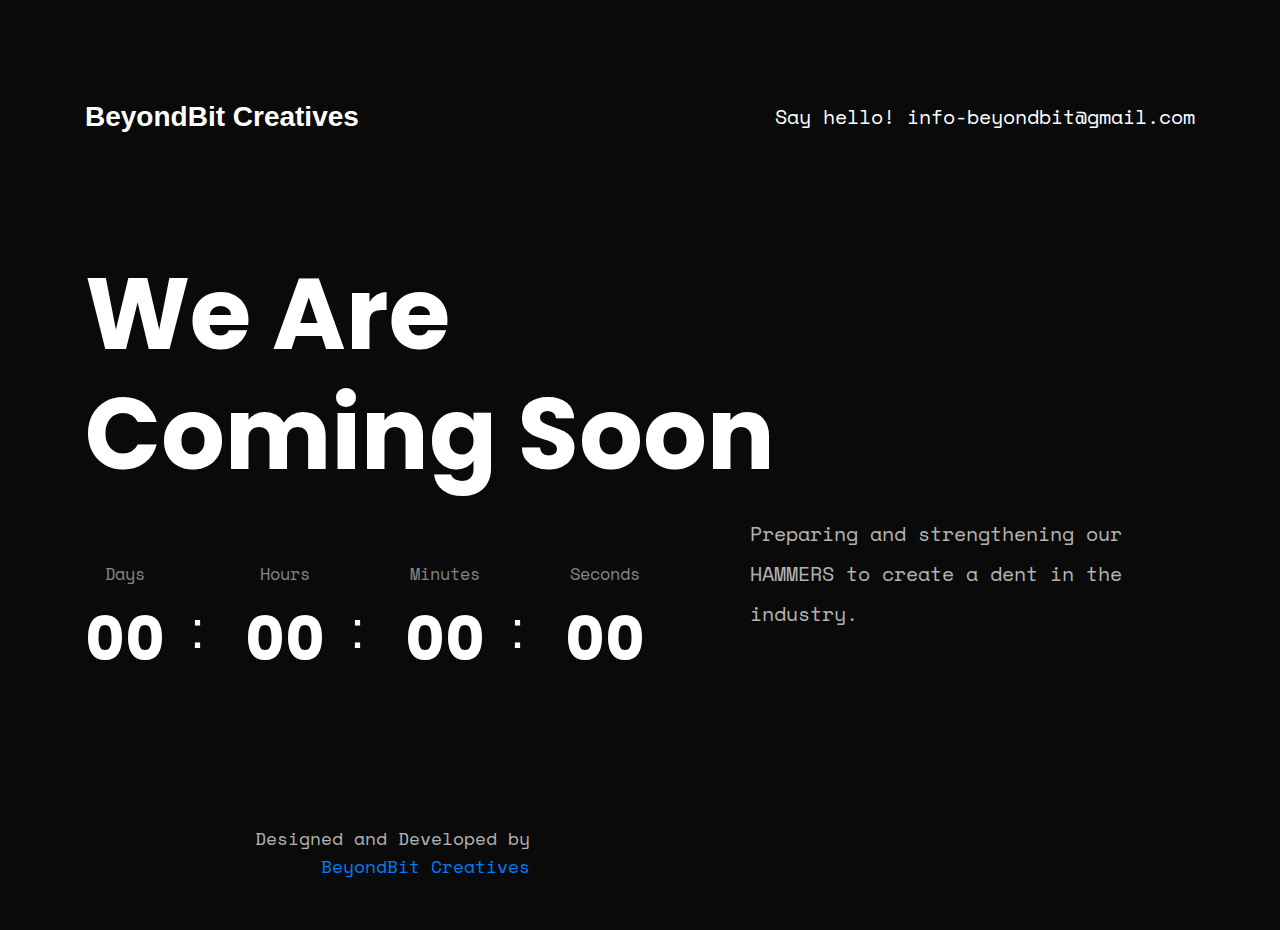
==== index.html @ ef39a060 "initial" ====
<!doctype html>
<html class="no-js" lang="">
    <head>
        <meta charset="utf-8">
        <meta http-equiv="x-ua-compatible" content="ie=edge">
        <title>BeyondBit Creatives</title>
        <meta name="description" content="">
        <meta name="viewport" content="width=device-width, initial-scale=1">

        <!-- Place favicon.ico in the root directory -->

		<!-- ========================= CSS here ========================= -->
		<link rel="stylesheet" href="assets/css/bootstrap-4.5.0.min.css">
        <link rel="stylesheet" href="assets/css/lineicons.css">
		<link rel="stylesheet" href="assets/css/animate.css">
		<link rel="stylesheet" href="assets/css/style.css">
    </head>
    <body>

        <!-- ========================= main start ========================= -->
        <main class="main-06">
            <!-- header start  -->
            <div class="header header-06">
                <div class="container">
                    <div class="row align-items-center">
                        <div class="col-md-4">
                            <a href="#" class="logo"><h3 class="text-white wow fadeInUp" data-wow-delay=".1s">BeyondBit Creatives</h1></a>
                        </div>
                        <div class="col-md-8">
                            <div class="header-right text-right">
                                <a href="#">Say hello! info-beyondbit@gmail.com</a>
                            </div>
                        </div>
                    </div>
                </div>
            </div>
            <!-- header end  -->
            <!-- ========================= main-wrapper start ========================= -->
            <div class="main-wrapper demo-06">
                <!-- hero-area start  -->
                <div class="hero-area">
                    <div class="container">
                        <div class="row">
                            <div class="col-xl-12">
                                <!-- heading start  -->
                                <div class="heading">
                                    <h1 class="text-white wow fadeInUp" data-wow-delay=".2s">We Are <br> Coming Soon</h1>
                                </div>
                                <!-- heading end  -->
                            </div>
                            <div class="col-xl-7 col-lg-7">
                                <!-- countdown start  -->
                                <div class="wow fadeInRight" data-wow-delay=".4s" data-countdown="2021/10/01"></div>
                                <!-- countdown end  -->
                            </div>
                            <div class="col-xl-5 col-lg-5">
                                <!-- desc strat  -->
                                <p class="wow fadeInLeft" data-wow-delay=".4s">Preparing and strengthening our HAMMERS to create a dent in the industry.</p>
                                <!-- desc end  -->
                            </div>
                        </div>
                    </div>
                </div>
                <!-- hero-area end  -->
            </div>
            <!-- ========================= main-wrapper end ========================= -->
            <!-- footer start  -->
            <div class="footer">
                <div class="container">
                    <div class="row">
                        
                        <div class="col-md-5">
                            <div class="credit wow fadeInRight" data-wow-delay=".4s">
                                <p>Designed and Developed by <a rel="nofollow" href="#">BeyondBit Creatives</a></p>
                            </div>
                        </div>
                    </div>
                </div>
            </div>
            <!-- footer end  -->
        </main>
        <!-- ========================= main end ========================= -->
        
		<!-- ========================= JS here ========================= -->
		<script src="assets/js/vendor/modernizr-3.5.0.min.js"></script>
		<script src="assets/js/vendor/jquery-3.5.1.min.js"></script>
		<script src="assets/js/popper.min.js"></script>
		<script src="assets/js/bootstrap-4.5.0.min.js"></script>
        <script src="assets/js/countdown.js"></script>
        <script src="assets/js/wow.min.js"></script>
		<script src="assets/js/main.js"></script>
    </body>
</html>
---- assets/css/style.css ----
/*===========================
    01. Common CSS
===========================*/
@import url("https://fonts.googleapis.com/css?family=Poppins:400,500,600,700|Space+Mono:400,700&display=swap");
body {
  font-weight: normal;
  font-style: normal;
  overflow-x: hidden;
}

* {
  margin: 0;
  padding: 0;
  -webkit-box-sizing: border-box;
  box-sizing: border-box;
}

a:focus,
input:focus,
textarea:focus,
button:focus {
  text-decoration: none;
  outline: none;
  -webkit-box-shadow: none;
  box-shadow: none;
}

a {
  -webkit-transition: all 0.3s;
  transition: all 0.3s;
}

button {
  cursor: pointer;
}

a:focus,
a:hover {
  text-decoration: none;
}

i,
span,
a {
  display: inline-block;
}

audio,
canvas,
iframe,
img,
svg,
video {
  vertical-align: middle;
}

h1,
h2,
h3,
h4,
h5,
h6 {
  font-weight: 600;
  margin: 0px;
}

h1 a,
h2 a,
h3 a,
h4 a,
h5 a,
h6 a {
  color: inherit;
}

h1 {
  font-size: 50px;
  margin-bottom: 20px;
}

h2 {
  font-size: 45px;
}

@media (max-width: 767px) {
  h2 {
    font-size: 36px;
  }
}

@media only screen and (min-width: 480px) and (max-width: 767px) {
  h2 {
    font-size: 40px;
  }
}

h3 {
  font-size: 28px;
}

h4 {
  font-size: 24px;
}

h5 {
  font-size: 20px;
}

h6 {
  font-size: 16px;
}

ul, ol {
  margin: 0px;
  padding: 0px;
  list-style-type: none;
}

p {
  font-size: 18px;
  font-weight: 400;
  line-height: 28px;
  margin: 0px;
}

.img-bg {
  background-position: center center;
  background-size: cover;
  background-repeat: no-repeat;
  width: 100%;
  height: 100%;
}

.shape {
  position: absolute;
  z-index: -1;
}

@media only screen and (min-width: 480px) and (max-width: 767px) {
  .container {
    width: 450px;
  }
}

.logo img {
  width: 50%;
}

@media only screen and (min-width: 768px) and (max-width: 991px) {
  .img-wrapper {
    display: none;
  }
}

@media (max-width: 767px) {
  .img-wrapper {
    display: none;
  }
}

@media (max-width: 767px) {
  .odd-col {
    -webkit-box-ordinal-group: 0;
        -ms-flex-order: -1;
            order: -1;
  }
}

.slick-slide:focus {
  outline: 0;
}

.common-btn {
  position: relative;
  overflow: hidden;
  z-index: 2;
}

.common-btn::after {
  content: '';
  position: absolute;
  width: 100%;
  height: 100%;
  top: 0;
  left: 0;
  background: rgba(255, 255, 255, 0.1);
  border-radius: inherit;
  -webkit-transition: all 0.3s;
  transition: all 0.3s;
}

.common-btn:hover::after {
  -webkit-transform: scale(0.5);
  transform: scale(0.5);
  opacity: 0;
}

.mt-5 {
  margin-top: 5px;
}

.mt-10 {
  margin-top: 10px;
}

.mt-15 {
  margin-top: 15px;
}

.mt-20 {
  margin-top: 20px;
}

.mt-25 {
  margin-top: 25px;
}

.mt-30 {
  margin-top: 30px;
}

.mt-35 {
  margin-top: 35px;
}

.mt-40 {
  margin-top: 40px;
}

.mt-45 {
  margin-top: 45px;
}

.mt-50 {
  margin-top: 50px;
}

.mt-55 {
  margin-top: 55px;
}

.mt-60 {
  margin-top: 60px;
}

.mt-65 {
  margin-top: 65px;
}

.mt-70 {
  margin-top: 70px;
}

.mt-75 {
  margin-top: 75px;
}

.mt-80 {
  margin-top: 80px;
}

.mt-85 {
  margin-top: 85px;
}

.mt-90 {
  margin-top: 90px;
}

.mt-95 {
  margin-top: 95px;
}

.mt-100 {
  margin-top: 100px;
}

.mt-105 {
  margin-top: 105px;
}

.mt-110 {
  margin-top: 110px;
}

.mt-115 {
  margin-top: 115px;
}

.mt-120 {
  margin-top: 120px;
}

.mt-125 {
  margin-top: 125px;
}

.mt-130 {
  margin-top: 130px;
}

.mt-135 {
  margin-top: 135px;
}

.mt-140 {
  margin-top: 140px;
}

.mt-145 {
  margin-top: 145px;
}

.mt-150 {
  margin-top: 150px;
}

.mt-155 {
  margin-top: 155px;
}

.mt-160 {
  margin-top: 160px;
}

.mt-165 {
  margin-top: 165px;
}

.mt-170 {
  margin-top: 170px;
}

.mt-175 {
  margin-top: 175px;
}

.mt-180 {
  margin-top: 180px;
}

.mt-185 {
  margin-top: 185px;
}

.mt-190 {
  margin-top: 190px;
}

.mt-195 {
  margin-top: 195px;
}

.mt-200 {
  margin-top: 200px;
}

.mt-205 {
  margin-top: 205px;
}

.mt-210 {
  margin-top: 210px;
}

.mt-215 {
  margin-top: 215px;
}

.mt-220 {
  margin-top: 220px;
}

.mt-225 {
  margin-top: 225px;
}

.mb-5 {
  margin-bottom: 5px;
}

.mb-10 {
  margin-bottom: 10px;
}

.mb-15 {
  margin-bottom: 15px;
}

.mb-20 {
  margin-bottom: 20px;
}

.mb-25 {
  margin-bottom: 25px;
}

.mb-30 {
  margin-bottom: 30px;
}

.mb-35 {
  margin-bottom: 35px;
}

.mb-40 {
  margin-bottom: 40px;
}

.mb-45 {
  margin-bottom: 45px;
}

.mb-50 {
  margin-bottom: 50px;
}

.mb-55 {
  margin-bottom: 55px;
}

.mb-60 {
  margin-bottom: 60px;
}

.mb-65 {
  margin-bottom: 65px;
}

.mb-70 {
  margin-bottom: 70px;
}

.mb-75 {
  margin-bottom: 75px;
}

.mb-80 {
  margin-bottom: 80px;
}

.mb-85 {
  margin-bottom: 85px;
}

.mb-90 {
  margin-bottom: 90px;
}

.mb-95 {
  margin-bottom: 95px;
}

.mb-100 {
  margin-bottom: 100px;
}

.mb-105 {
  margin-bottom: 105px;
}

.mb-110 {
  margin-bottom: 110px;
}

.mb-115 {
  margin-bottom: 115px;
}

.mb-120 {
  margin-bottom: 120px;
}

.mb-125 {
  margin-bottom: 125px;
}

.mb-130 {
  margin-bottom: 130px;
}

.mb-135 {
  margin-bottom: 135px;
}

.mb-140 {
  margin-bottom: 140px;
}

.mb-145 {
  margin-bottom: 145px;
}

.mb-150 {
  margin-bottom: 150px;
}

.mb-155 {
  margin-bottom: 155px;
}

.mb-160 {
  margin-bottom: 160px;
}

.mb-165 {
  margin-bottom: 165px;
}

.mb-170 {
  margin-bottom: 170px;
}

.mb-175 {
  margin-bottom: 175px;
}

.mb-180 {
  margin-bottom: 180px;
}

.mb-185 {
  margin-bottom: 185px;
}

.mb-190 {
  margin-bottom: 190px;
}

.mb-195 {
  margin-bottom: 195px;
}

.mb-200 {
  margin-bottom: 200px;
}

.mb-205 {
  margin-bottom: 205px;
}

.mb-210 {
  margin-bottom: 210px;
}

.mb-215 {
  margin-bottom: 215px;
}

.mb-220 {
  margin-bottom: 220px;
}

.mb-225 {
  margin-bottom: 225px;
}

.pt-5 {
  padding-top: 5px;
}

.pt-10 {
  padding-top: 10px;
}

.pt-15 {
  padding-top: 15px;
}

.pt-20 {
  padding-top: 20px;
}

.pt-25 {
  padding-top: 25px;
}

.pt-30 {
  padding-top: 30px;
}

.pt-35 {
  padding-top: 35px;
}

.pt-40 {
  padding-top: 40px;
}

.pt-45 {
  padding-top: 45px;
}

.pt-50 {
  padding-top: 50px;
}

.pt-55 {
  padding-top: 55px;
}

.pt-60 {
  padding-top: 60px;
}

.pt-65 {
  padding-top: 65px;
}

.pt-70 {
  padding-top: 70px;
}

.pt-75 {
  padding-top: 75px;
}

.pt-80 {
  padding-top: 80px;
}

.pt-85 {
  padding-top: 85px;
}

.pt-90 {
  padding-top: 90px;
}

.pt-95 {
  padding-top: 95px;
}

.pt-100 {
  padding-top: 100px;
}

.pt-105 {
  padding-top: 105px;
}

.pt-110 {
  padding-top: 110px;
}

.pt-115 {
  padding-top: 115px;
}

.pt-120 {
  padding-top: 120px;
}

.pt-125 {
  padding-top: 125px;
}

.pt-130 {
  padding-top: 130px;
}

.pt-135 {
  padding-top: 135px;
}

.pt-140 {
  padding-top: 140px;
}

.pt-145 {
  padding-top: 145px;
}

.pt-150 {
  padding-top: 150px;
}

.pt-155 {
  padding-top: 155px;
}

.pt-160 {
  padding-top: 160px;
}

.pt-165 {
  padding-top: 165px;
}

.pt-170 {
  padding-top: 170px;
}

.pt-175 {
  padding-top: 175px;
}

.pt-180 {
  padding-top: 180px;
}

.pt-185 {
  padding-top: 185px;
}

.pt-190 {
  padding-top: 190px;
}

.pt-195 {
  padding-top: 195px;
}

.pt-200 {
  padding-top: 200px;
}

.pt-205 {
  padding-top: 205px;
}

.pt-210 {
  padding-top: 210px;
}

.pt-215 {
  padding-top: 215px;
}

.pt-220 {
  padding-top: 220px;
}

.pt-225 {
  padding-top: 225px;
}

.pb-5 {
  padding-bottom: 5px;
}

.pb-10 {
  padding-bottom: 10px;
}

.pb-15 {
  padding-bottom: 15px;
}

.pb-20 {
  padding-bottom: 20px;
}

.pb-25 {
  padding-bottom: 25px;
}

.pb-30 {
  padding-bottom: 30px;
}

.pb-35 {
  padding-bottom: 35px;
}

.pb-40 {
  padding-bottom: 40px;
}

.pb-45 {
  padding-bottom: 45px;
}

.pb-50 {
  padding-bottom: 50px;
}

.pb-55 {
  padding-bottom: 55px;
}

.pb-60 {
  padding-bottom: 60px;
}

.pb-65 {
  padding-bottom: 65px;
}

.pb-70 {
  padding-bottom: 70px;
}

.pb-75 {
  padding-bottom: 75px;
}

.pb-80 {
  padding-bottom: 80px;
}

.pb-85 {
  padding-bottom: 85px;
}

.pb-90 {
  padding-bottom: 90px;
}

.pb-95 {
  padding-bottom: 95px;
}

.pb-100 {
  padding-bottom: 100px;
}

.pb-105 {
  padding-bottom: 105px;
}

.pb-110 {
  padding-bottom: 110px;
}

.pb-115 {
  padding-bottom: 115px;
}

.pb-120 {
  padding-bottom: 120px;
}

.pb-125 {
  padding-bottom: 125px;
}

.pb-130 {
  padding-bottom: 130px;
}

.pb-135 {
  padding-bottom: 135px;
}

.pb-140 {
  padding-bottom: 140px;
}

.pb-145 {
  padding-bottom: 145px;
}

.pb-150 {
  padding-bottom: 150px;
}

.pb-155 {
  padding-bottom: 155px;
}

.pb-160 {
  padding-bottom: 160px;
}

.pb-165 {
  padding-bottom: 165px;
}

.pb-170 {
  padding-bottom: 170px;
}

.pb-175 {
  padding-bottom: 175px;
}

.pb-180 {
  padding-bottom: 180px;
}

.pb-185 {
  padding-bottom: 185px;
}

.pb-190 {
  padding-bottom: 190px;
}

.pb-195 {
  padding-bottom: 195px;
}

.pb-200 {
  padding-bottom: 200px;
}

.pb-205 {
  padding-bottom: 205px;
}

.pb-210 {
  padding-bottom: 210px;
}

.pb-215 {
  padding-bottom: 215px;
}

.pb-220 {
  padding-bottom: 220px;
}

.pb-225 {
  padding-bottom: 225px;
}

.countdown {
  padding-top: 40px;
  padding-bottom: 40px;
}

.countdown .single-count-content {
  position: relative;
  padding: 0 40px;
  text-align: center;
}

@media only screen and (min-width: 992px) and (max-width: 1199px) {
  .countdown .single-count-content {
    padding: 0 30px;
  }
}

@media (max-width: 767px) {
  .countdown .single-count-content {
    padding: 0 10px;
  }
}

@media only screen and (min-width: 480px) and (max-width: 767px) {
  .countdown .single-count-content {
    padding: 0 20px;
  }
}

.countdown .single-count-content::after {
  position: absolute;
  right: 0;
  top: 0;
  font-size: 50px;
}

@media (max-width: 767px) {
  .countdown .single-count-content::after {
    top: -10px;
  }
}

@media only screen and (min-width: 480px) and (max-width: 767px) {
  .countdown .single-count-content::after {
    top: -5px;
  }
}

.countdown .single-count-content:first-child {
  padding-left: 0px;
}

.countdown .single-count-content:last-child {
  padding-right: 0px;
}

.countdown .single-count-content:last-child::after {
  display: none;
}

.countdown .single-count-content .count {
  font-size: 50px;
}

@media (max-width: 767px) {
  .countdown .single-count-content .count {
    font-size: 35px;
  }
}

@media only screen and (min-width: 480px) and (max-width: 767px) {
  .countdown .single-count-content .count {
    font-size: 45px;
  }
}

.countdown .single-count-content .text {
  margin-bottom: 0;
}

@media (max-width: 767px) {
  .countdown .single-count-content .text {
    font-size: 15px;
  }
}

.header {
  position: absolute;
  top: 40px;
  left: 0;
  width: 100%;
  z-index: 2;
}

main.main-06 {
  background: #0A0A0A;
  overflow: hidden;
}

main .header.header-06 {
  position: unset;
  padding-top: 100px;
  padding-bottom: 120px;
}

@media (max-width: 767px) {
  main .header.header-06 {
    padding-top: 50px;
    padding-bottom: 50px;
  }
}

@media (max-width: 767px) {
  main .header.header-06 .header-right {
    display: none;
  }
}

main .header.header-06 .header-right a {
  color: #fff;
  font-size: 20px;
  font-family: "Space Mono", sans-serif;
}

main .main-wrapper.demo-06 {
  -webkit-box-orient: vertical;
  -webkit-box-direction: normal;
      -ms-flex-direction: column;
          flex-direction: column;
  height: auto;
}

main .main-wrapper.demo-06 .hero-area {
  margin-bottom: 100px;
}

main .main-wrapper.demo-06 .hero-area h1 {
  font-size: 100px;
  font-weight: 700;
  color: #fff;
  font-family: "Poppins", sans-serif;
}

@media only screen and (min-width: 992px) and (max-width: 1199px) {
  main .main-wrapper.demo-06 .hero-area h1 {
    font-size: 80px;
  }
}

@media (max-width: 767px) {
  main .main-wrapper.demo-06 .hero-area h1 {
    font-size: 40px;
  }
}

@media only screen and (min-width: 480px) and (max-width: 767px) {
  main .main-wrapper.demo-06 .hero-area h1 {
    font-size: 50px;
  }
}

main .main-wrapper.demo-06 .hero-area p {
  font-family: "Space Mono", sans-serif;
  font-size: 20px;
  color: rgba(255, 255, 255, 0.7);
  line-height: 40px;
}

main .main-wrapper.demo-06 .hero-area .countdown .single-count-content {
  display: -webkit-box;
  display: -ms-flexbox;
  display: flex;
  -webkit-box-orient: vertical;
  -webkit-box-direction: reverse;
      -ms-flex-direction: column-reverse;
          flex-direction: column-reverse;
}

main .main-wrapper.demo-06 .hero-area .countdown .single-count-content::after {
  content: ':';
  font-size: 54px;
  color: #fff;
  top: 35px;
}

@media only screen and (min-width: 992px) and (max-width: 1199px) {
  main .main-wrapper.demo-06 .hero-area .countdown .single-count-content::after {
    top: 30px;
  }
}

@media (max-width: 767px) {
  main .main-wrapper.demo-06 .hero-area .countdown .single-count-content::after {
    top: 30px;
    font-size: 45px;
  }
}

main .main-wrapper.demo-06 .hero-area .countdown .single-count-content .count {
  font-family: "Poppins", sans-serif;
  color: #fff;
  font-size: 60px;
  font-weight: 700;
}

@media only screen and (min-width: 992px) and (max-width: 1199px) {
  main .main-wrapper.demo-06 .hero-area .countdown .single-count-content .count {
    font-size: 50px;
  }
}

@media (max-width: 767px) {
  main .main-wrapper.demo-06 .hero-area .countdown .single-count-content .count {
    font-size: 40px;
  }
}

main .main-wrapper.demo-06 .hero-area .countdown .single-count-content .text {
  font-family: "Space Mono", sans-serif;
  font-size: 17px;
  color: rgba(255, 255, 255, 0.5);
}

main .main-wrapper.demo-06 .team-area {
  margin-bottom: 100px;
}

@media (max-width: 767px) {
  main .main-wrapper.demo-06 .team-area {
    margin-bottom: 30px;
  }
}

main .main-wrapper.demo-06 .team-area .section-title h1 {
  font-size: 26px;
  font-weight: 600;
  font-family: "Poppins", sans-serif;
  color: #fff;
  padding-bottom: 7px;
  margin-bottom: 40px;
  position: relative;
}

@media (max-width: 767px) {
  main .main-wrapper.demo-06 .team-area .section-title h1 {
    font-size: 20px;
  }
}

@media only screen and (min-width: 480px) and (max-width: 767px) {
  main .main-wrapper.demo-06 .team-area .section-title h1 {
    font-size: 22px;
  }
}

main .main-wrapper.demo-06 .team-area .section-title h1::after {
  content: '';
  position: absolute;
  width: 30px;
  height: 1px;
  background: #fff;
  bottom: 0;
  left: 0;
}

main .main-wrapper.demo-06 .team-area .section-title h2 {
  font-family: "Poppins", sans-serif;
  font-size: 45px;
  line-height: 55px;
  font-weight: 45px;
  color: #fff;
  margin-bottom: 50px;
}

@media (max-width: 767px) {
  main .main-wrapper.demo-06 .team-area .section-title h2 {
    font-size: 28px;
    line-height: 40px;
  }
}

@media only screen and (min-width: 480px) and (max-width: 767px) {
  main .main-wrapper.demo-06 .team-area .section-title h2 {
    font-size: 32px;
    line-height: 42px;
  }
}

main .main-wrapper.demo-06 .team-area .team-wrapper {
  display: -webkit-box;
  display: -ms-flexbox;
  display: flex;
  -webkit-box-pack: justify;
      -ms-flex-pack: justify;
          justify-content: space-between;
  -ms-flex-wrap: wrap;
      flex-wrap: wrap;
  margin-left: -25px;
  margin-right: -25px;
}

main .main-wrapper.demo-06 .team-area .team-wrapper .team-item {
  width: calc(33.33% - 50px);
  margin: 0px 25px 50px;
}

@media only screen and (min-width: 992px) and (max-width: 1199px) {
  main .main-wrapper.demo-06 .team-area .team-wrapper .team-item {
    width: calc(33.33% - 30px);
    margin: 0px 15px 50px;
  }
}

@media only screen and (min-width: 768px) and (max-width: 991px) {
  main .main-wrapper.demo-06 .team-area .team-wrapper .team-item {
    width: calc(50% - 30px);
    margin: 0px 15px 50px;
  }
}

@media (max-width: 767px) {
  main .main-wrapper.demo-06 .team-area .team-wrapper .team-item {
    width: calc(100% - 50px);
    margin: 0px 25px 50px;
  }
}

main .main-wrapper.demo-06 .team-area .team-wrapper .team-item .team-img {
  position: relative;
  margin-bottom: 20px;
}

main .main-wrapper.demo-06 .team-area .team-wrapper .team-item .team-img img {
  width: 100%;
}

main .main-wrapper.demo-06 .team-area .team-wrapper .team-item .team-img .social-links {
  position: absolute;
  width: 185px;
  height: 0px;
  background: #fff;
  border-top-right-radius: 57px;
  left: 0;
  bottom: 0;
  display: -webkit-box;
  display: -ms-flexbox;
  display: flex;
  -webkit-box-pack: center;
      -ms-flex-pack: center;
          justify-content: center;
  -webkit-box-align: center;
      -ms-flex-align: center;
          align-items: center;
  opacity: 0;
  visibility: hidden;
  -webkit-transition: all 0.3s;
  transition: all 0.3s;
}

main .main-wrapper.demo-06 .team-area .team-wrapper .team-item .team-img .social-links li {
  display: inline-block;
  margin: 0 8px;
}

main .main-wrapper.demo-06 .team-area .team-wrapper .team-item .team-img .social-links li a {
  font-size: 18px;
  color: #0A0A0A;
}

main .main-wrapper.demo-06 .team-area .team-wrapper .team-item .team-img .social-links li a:hover {
  color: #D5081A;
}

main .main-wrapper.demo-06 .team-area .team-wrapper .team-item:hover .team-img .social-links {
  height: 57px;
  opacity: 1;
  visibility: visible;
}

main .main-wrapper.demo-06 .team-area .team-wrapper .team-item .team-info h4 {
  font-size: 24px;
  font-weight: 700;
  color: #fff;
  font-family: "Poppins", sans-serif;
}

main .main-wrapper.demo-06 .team-area .team-wrapper .team-item .team-info p {
  font-family: "Space Mono", sans-serif;
  font-size: 14px;
  color: rgba(255, 255, 255, 0.7);
}

main .footer {
  width: 100%;
  margin-bottom: 50px;
}

main .footer p {
  font-family: "Space Mono", sans-serif;
  color: rgba(255, 255, 255, 0.7);
}

@media (max-width: 767px) {
  main .footer p {
    text-align: center;
  }
}

main .footer .credit {
  text-align: right;
}

@media (max-width: 767px) {
  main .footer .credit {
    text-align: center;
  }
}
/*# sourceMappingURL=style.css.map */
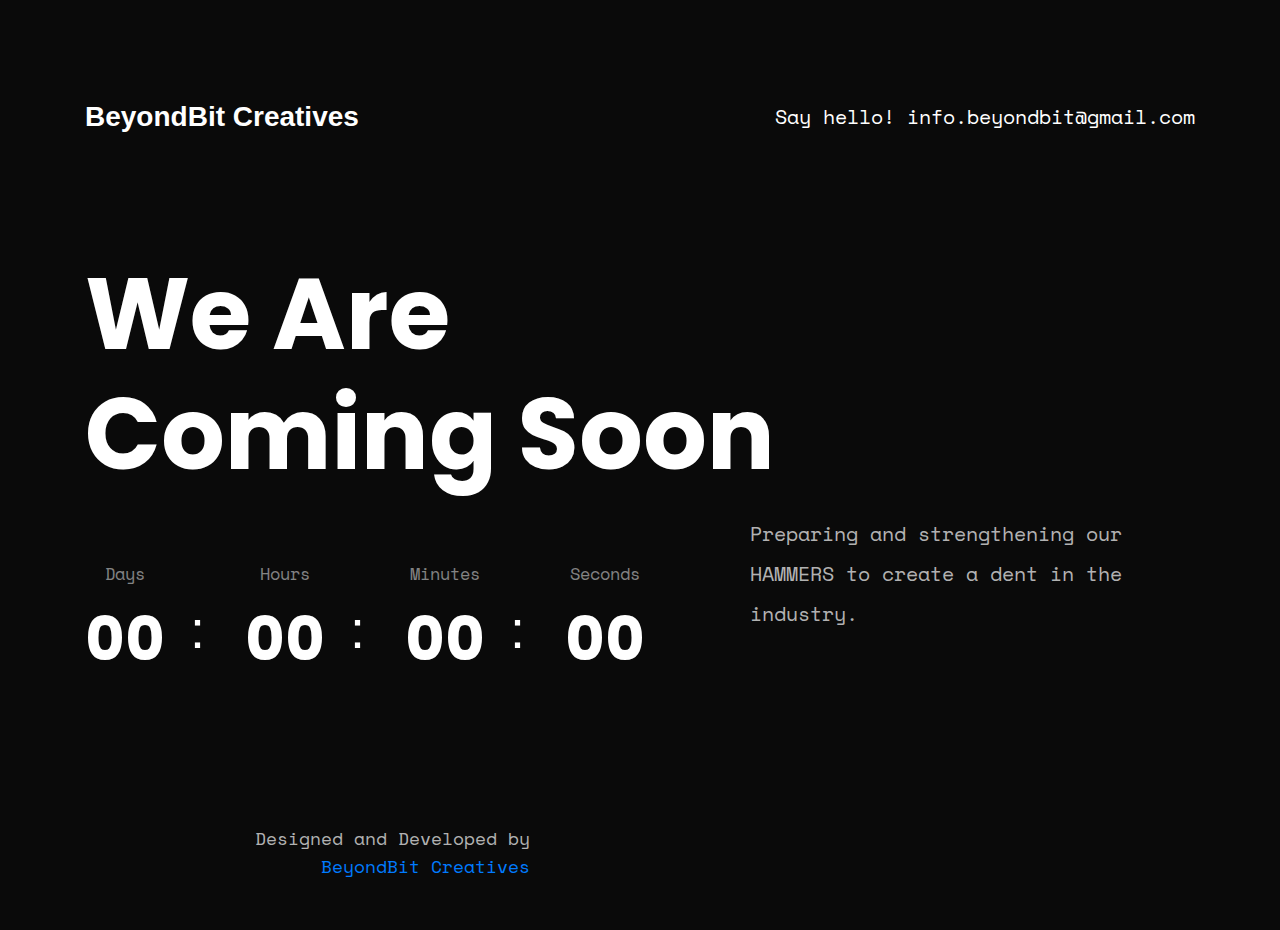
==== commit e8b08668: "Update email" ====
--- a/index.html
+++ b/index.html
@@ -28,7 +28,7 @@
                         </div>
                         <div class="col-md-8">
                             <div class="header-right text-right">
-                                <a href="#">Say hello! info-beyondbit@gmail.com</a>
+                                <a href="#">Say hello! info.beyondbit@gmail.com</a>
                             </div>
                         </div>
                     </div>
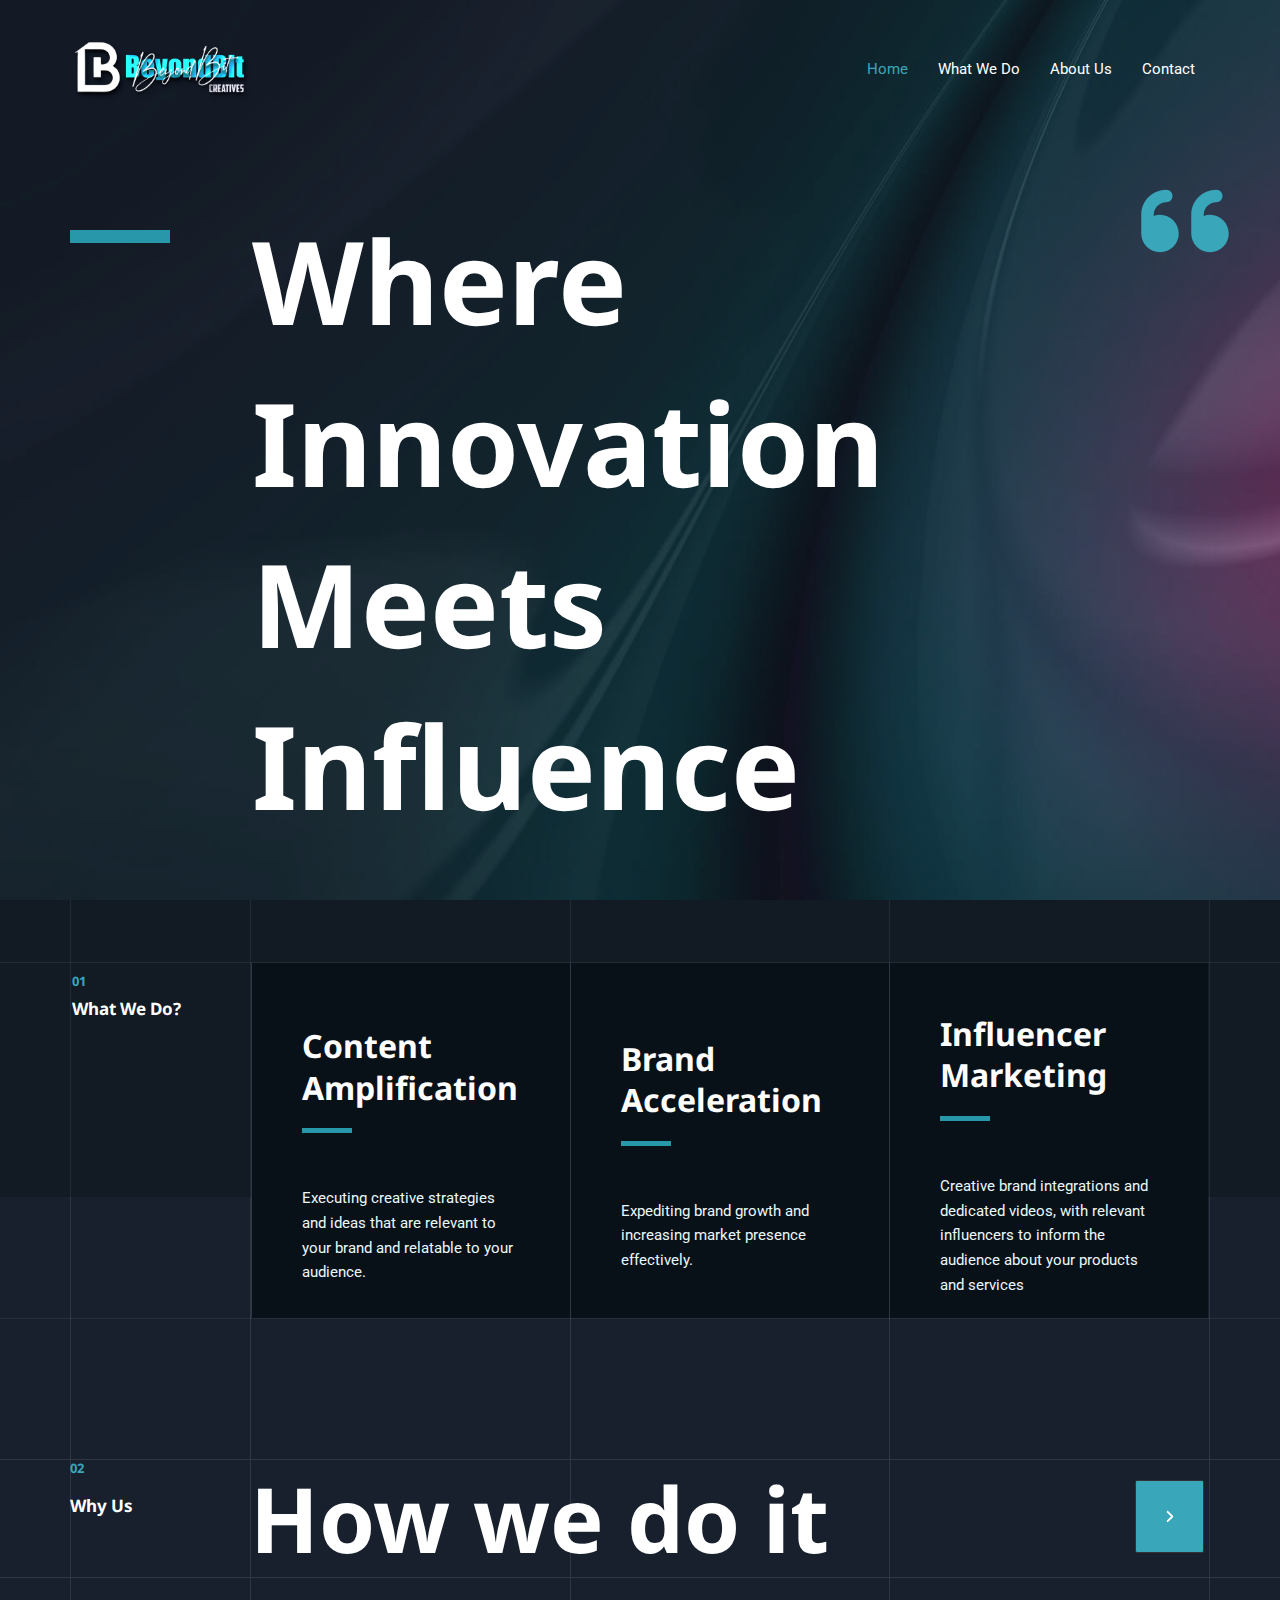
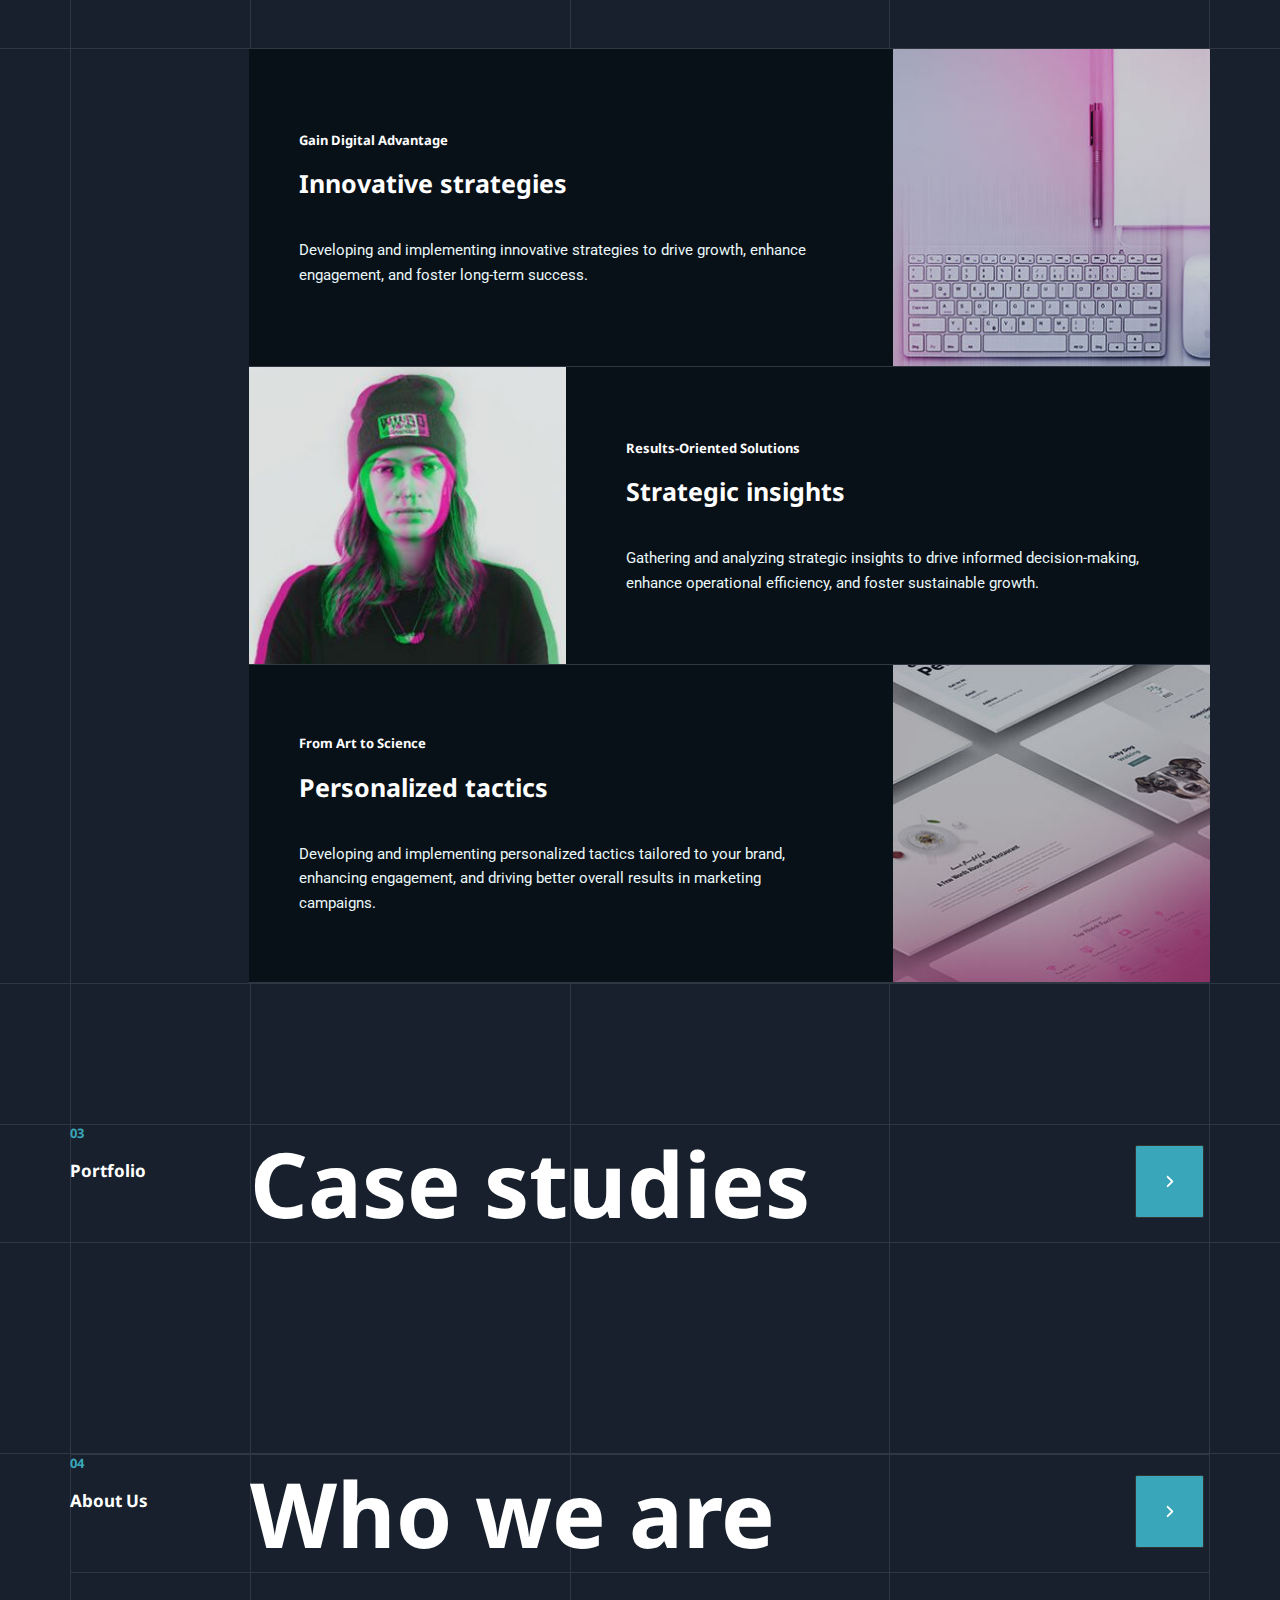
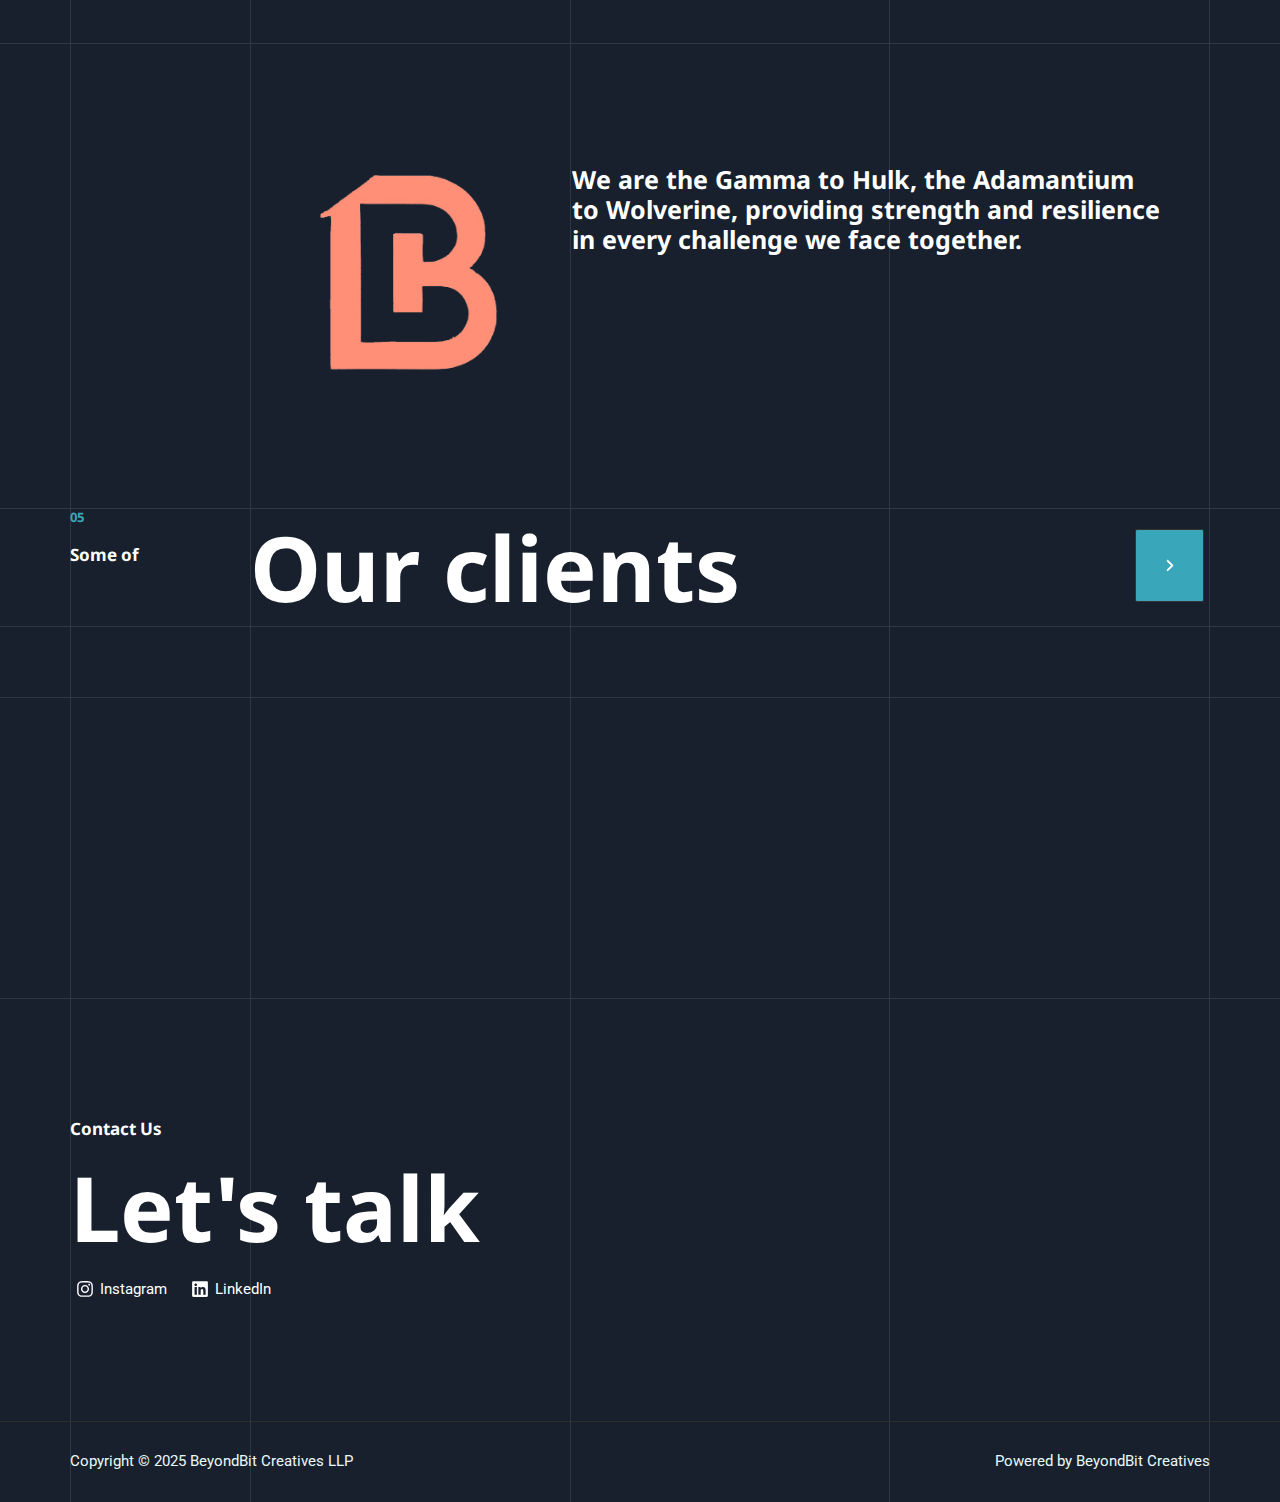
==== commit 6519e8eb: "title changed" ====
--- a/index.html
+++ b/index.html
@@ -1,93 +1,453 @@
-<!doctype html>
-<html class="no-js" lang="">
-    <head>
-        <meta charset="utf-8">
-        <meta http-equiv="x-ua-compatible" content="ie=edge">
-        <title>BeyondBit Creatives</title>
-        <meta name="description" content="">
-        <meta name="viewport" content="width=device-width, initial-scale=1">
-
-        <!-- Place favicon.ico in the root directory -->
-
-		<!-- ========================= CSS here ========================= -->
-		<link rel="stylesheet" href="assets/css/bootstrap-4.5.0.min.css">
-        <link rel="stylesheet" href="assets/css/lineicons.css">
-		<link rel="stylesheet" href="assets/css/animate.css">
-		<link rel="stylesheet" href="assets/css/style.css">
-    </head>
-    <body>
-
-        <!-- ========================= main start ========================= -->
-        <main class="main-06">
-            <!-- header start  -->
-            <div class="header header-06">
-                <div class="container">
-                    <div class="row align-items-center">
-                        <div class="col-md-4">
-                            <a href="#" class="logo"><h3 class="text-white wow fadeInUp" data-wow-delay=".1s">BeyondBit Creatives</h1></a>
-                        </div>
-                        <div class="col-md-8">
-                            <div class="header-right text-right">
-                                <a href="#">Say hello! info.beyondbit@gmail.com</a>
-                            </div>
-                        </div>
-                    </div>
-                </div>
-            </div>
-            <!-- header end  -->
-            <!-- ========================= main-wrapper start ========================= -->
-            <div class="main-wrapper demo-06">
-                <!-- hero-area start  -->
-                <div class="hero-area">
-                    <div class="container">
-                        <div class="row">
-                            <div class="col-xl-12">
-                                <!-- heading start  -->
-                                <div class="heading">
-                                    <h1 class="text-white wow fadeInUp" data-wow-delay=".2s">We Are <br> Coming Soon</h1>
-                                </div>
-                                <!-- heading end  -->
-                            </div>
-                            <div class="col-xl-7 col-lg-7">
-                                <!-- countdown start  -->
-                                <div class="wow fadeInRight" data-wow-delay=".4s" data-countdown="2021/10/01"></div>
-                                <!-- countdown end  -->
-                            </div>
-                            <div class="col-xl-5 col-lg-5">
-                                <!-- desc strat  -->
-                                <p class="wow fadeInLeft" data-wow-delay=".4s">Preparing and strengthening our HAMMERS to create a dent in the industry.</p>
-                                <!-- desc end  -->
-                            </div>
-                        </div>
-                    </div>
-                </div>
-                <!-- hero-area end  -->
-            </div>
-            <!-- ========================= main-wrapper end ========================= -->
-            <!-- footer start  -->
-            <div class="footer">
-                <div class="container">
-                    <div class="row">
-                        
-                        <div class="col-md-5">
-                            <div class="credit wow fadeInRight" data-wow-delay=".4s">
-                                <p>Designed and Developed by <a rel="nofollow" href="#">BeyondBit Creatives</a></p>
-                            </div>
-                        </div>
-                    </div>
-                </div>
-            </div>
-            <!-- footer end  -->
-        </main>
-        <!-- ========================= main end ========================= -->
-        
-		<!-- ========================= JS here ========================= -->
-		<script src="assets/js/vendor/modernizr-3.5.0.min.js"></script>
-		<script src="assets/js/vendor/jquery-3.5.1.min.js"></script>
-		<script src="assets/js/popper.min.js"></script>
-		<script src="assets/js/bootstrap-4.5.0.min.js"></script>
-        <script src="assets/js/countdown.js"></script>
-        <script src="assets/js/wow.min.js"></script>
-		<script src="assets/js/main.js"></script>
-    </body>
-</html>
+<!DOCTYPE html>
+<html lang="en-GB">
+<head>
+<meta charset="UTF-8">
+<meta name="viewport" content="width=device-width, initial-scale=1">
+	<link rel="profile" href="https://gmpg.org/xfn/11"> 
+	<title>BeyondBit Creatives</title>
+<meta name="robots" content="max-image-preview:large">
+	<style>img:is([sizes="auto" i], [sizes^="auto," i]) { contain-intrinsic-size: 3000px 1500px }</style>
+	<link rel="dns-prefetch" href="//fonts.googleapis.com">
+<link rel="alternate" type="application/rss+xml" title="BeyondBit Creatives &raquo; Feed" href="/feed/">
+<link rel="alternate" type="application/rss+xml" title="BeyondBit Creatives &raquo; Comments Feed" href="/comments/feed/">
+<script>
+window._wpemojiSettings = {"baseUrl":"https:\/\/s.w.org\/images\/core\/emoji\/15.0.3\/72x72\/","ext":".png","svgUrl":"https:\/\/s.w.org\/images\/core\/emoji\/15.0.3\/svg\/","svgExt":".svg","source":{"concatemoji":"\/wp-includes\/js\/wp-emoji-release.min.js?ver=6.7.2"}};
+/*! This file is auto-generated */
+!function(i,n){var o,s,e;function c(e){try{var t={supportTests:e,timestamp:(new Date).valueOf()};sessionStorage.setItem(o,JSON.stringify(t))}catch(e){}}function p(e,t,n){e.clearRect(0,0,e.canvas.width,e.canvas.height),e.fillText(t,0,0);var t=new Uint32Array(e.getImageData(0,0,e.canvas.width,e.canvas.height).data),r=(e.clearRect(0,0,e.canvas.width,e.canvas.height),e.fillText(n,0,0),new Uint32Array(e.getImageData(0,0,e.canvas.width,e.canvas.height).data));return t.every(function(e,t){return e===r[t]})}function u(e,t,n){switch(t){case"flag":return n(e,"🏳️‍⚧️","🏳️​⚧️")?!1:!n(e,"🇺🇳","🇺​🇳")&&!n(e,"🏴󠁧󠁢󠁥󠁮󠁧󠁿","🏴​󠁧​󠁢​󠁥​󠁮​󠁧​󠁿");case"emoji":return!n(e,"🐦‍⬛","🐦​⬛")}return!1}function f(e,t,n){var r="undefined"!=typeof WorkerGlobalScope&&self instanceof WorkerGlobalScope?new OffscreenCanvas(300,150):i.createElement("canvas"),a=r.getContext("2d",{willReadFrequently:!0}),o=(a.textBaseline="top",a.font="600 32px Arial",{});return e.forEach(function(e){o[e]=t(a,e,n)}),o}function t(e){var t=i.createElement("script");t.src=e,t.defer=!0,i.head.appendChild(t)}"undefined"!=typeof Promise&&(o="wpEmojiSettingsSupports",s=["flag","emoji"],n.supports={everything:!0,everythingExceptFlag:!0},e=new Promise(function(e){i.addEventListener("DOMContentLoaded",e,{once:!0})}),new Promise(function(t){var n=function(){try{var e=JSON.parse(sessionStorage.getItem(o));if("object"==typeof e&&"number"==typeof e.timestamp&&(new Date).valueOf()<e.timestamp+604800&&"object"==typeof e.supportTests)return e.supportTests}catch(e){}return null}();if(!n){if("undefined"!=typeof Worker&&"undefined"!=typeof OffscreenCanvas&&"undefined"!=typeof URL&&URL.createObjectURL&&"undefined"!=typeof Blob)try{var e="postMessage("+f.toString()+"("+[JSON.stringify(s),u.toString(),p.toString()].join(",")+"));",r=new Blob([e],{type:"text/javascript"}),a=new Worker(URL.createObjectURL(r),{name:"wpTestEmojiSupports"});return void(a.onmessage=function(e){c(n=e.data),a.terminate(),t(n)})}catch(e){}c(n=f(s,u,p))}t(n)}).then(function(e){for(var t in e)n.supports[t]=e[t],n.supports.everything=n.supports.everything&&n.supports[t],"flag"!==t&&(n.supports.everythingExceptFlag=n.supports.everythingExceptFlag&&n.supports[t]);n.supports.everythingExceptFlag=n.supports.everythingExceptFlag&&!n.supports.flag,n.DOMReady=!1,n.readyCallback=function(){n.DOMReady=!0}}).then(function(){return e}).then(function(){var e;n.supports.everything||(n.readyCallback(),(e=n.source||{}).concatemoji?t(e.concatemoji):e.wpemoji&&e.twemoji&&(t(e.twemoji),t(e.wpemoji)))}))}((window,document),window._wpemojiSettings);
+</script>
+<link rel="stylesheet" id="astra-theme-css-css" href="/wp-content/themes/astra/assets/css/minified/main.min.css?ver=4.8.12" media="all">
+<style id="astra-theme-css-inline-css">:root{--ast-post-nav-space:0;--ast-container-default-xlg-padding:3em;--ast-container-default-lg-padding:3em;--ast-container-default-slg-padding:2em;--ast-container-default-md-padding:3em;--ast-container-default-sm-padding:3em;--ast-container-default-xs-padding:2.4em;--ast-container-default-xxs-padding:1.8em;--ast-code-block-background:#EEEEEE;--ast-comment-inputs-background:#FAFAFA;--ast-normal-container-width:1140px;--ast-narrow-container-width:750px;--ast-blog-title-font-weight:normal;--ast-blog-meta-weight:inherit;--ast-global-color-primary:var(--ast-global-color-5);--ast-global-color-secondary:var(--ast-global-color-4);--ast-global-color-alternate-background:var(--ast-global-color-7);--ast-global-color-subtle-background:var(--ast-global-color-6);}html{font-size:93.75%;}a{color:var(--ast-global-color-0);}a:hover,a:focus{color:var(--ast-global-color-2);}body,button,input,select,textarea,.ast-button,.ast-custom-button{font-family:'Roboto',sans-serif;font-weight:400;font-size:15px;font-size:1rem;line-height:var(--ast-body-line-height,1.65em);}blockquote{color:var(--ast-global-color-3);}h1,.entry-content h1,h2,.entry-content h2,h3,.entry-content h3,h4,.entry-content h4,h5,.entry-content h5,h6,.entry-content h6,.site-title,.site-title a{font-family:'Noto Sans',sans-serif;font-weight:700;line-height:1.35em;}.site-title{font-size:35px;font-size:2.3333333333333rem;display:none;}header .custom-logo-link img{max-width:179px;width:179px;}.astra-logo-svg{width:179px;}.site-header .site-description{font-size:15px;font-size:1rem;display:none;}.entry-title{font-size:0px;font-size:0rem;}.archive .ast-article-post .ast-article-inner,.blog .ast-article-post .ast-article-inner,.archive .ast-article-post .ast-article-inner:hover,.blog .ast-article-post .ast-article-inner:hover{overflow:hidden;}h1,.entry-content h1{font-size:7.7em;font-weight:700;font-family:'Noto Sans',sans-serif;line-height:1.4em;}h2,.entry-content h2{font-size:90px;font-size:6rem;font-weight:700;font-family:'Noto Sans',sans-serif;line-height:1.3em;}h3,.entry-content h3{font-size:32px;font-size:2.1333333333333rem;font-weight:700;font-family:'Noto Sans',sans-serif;line-height:1.3em;}h4,.entry-content h4{font-size:25px;font-size:1.6666666666667rem;line-height:1.2em;font-weight:700;font-family:'Noto Sans',sans-serif;}h5,.entry-content h5{font-size:17px;font-size:1.1333333333333rem;line-height:1.2em;font-weight:700;font-family:'Noto Sans',sans-serif;}h6,.entry-content h6{font-size:13px;font-size:0.86666666666667rem;line-height:1.25em;font-weight:700;font-family:'Noto Sans',sans-serif;}::selection{background-color:var(--ast-global-color-0);color:#000000;}body,h1,.entry-title a,.entry-content h1,h2,.entry-content h2,h3,.entry-content h3,h4,.entry-content h4,h5,.entry-content h5,h6,.entry-content h6{color:var(--ast-global-color-3);}.tagcloud a:hover,.tagcloud a:focus,.tagcloud a.current-item{color:#000000;border-color:var(--ast-global-color-0);background-color:var(--ast-global-color-0);}input:focus,input[type="text"]:focus,input[type="email"]:focus,input[type="url"]:focus,input[type="password"]:focus,input[type="reset"]:focus,input[type="search"]:focus,textarea:focus{border-color:var(--ast-global-color-0);}input[type="radio"]:checked,input[type=reset],input[type="checkbox"]:checked,input[type="checkbox"]:hover:checked,input[type="checkbox"]:focus:checked,input[type=range]::-webkit-slider-thumb{border-color:var(--ast-global-color-0);background-color:var(--ast-global-color-0);box-shadow:none;}.site-footer a:hover + .post-count,.site-footer a:focus + .post-count{background:var(--ast-global-color-0);border-color:var(--ast-global-color-0);}.single .nav-links .nav-previous,.single .nav-links .nav-next{color:var(--ast-global-color-0);}.entry-meta,.entry-meta *{line-height:1.45;color:var(--ast-global-color-0);}.entry-meta a:not(.ast-button):hover,.entry-meta a:not(.ast-button):hover *,.entry-meta a:not(.ast-button):focus,.entry-meta a:not(.ast-button):focus *,.page-links > .page-link,.page-links .page-link:hover,.post-navigation a:hover{color:var(--ast-global-color-2);}#cat option,.secondary .calendar_wrap thead a,.secondary .calendar_wrap thead a:visited{color:var(--ast-global-color-0);}.secondary .calendar_wrap #today,.ast-progress-val span{background:var(--ast-global-color-0);}.secondary a:hover + .post-count,.secondary a:focus + .post-count{background:var(--ast-global-color-0);border-color:var(--ast-global-color-0);}.calendar_wrap #today > a{color:#000000;}.page-links .page-link,.single .post-navigation a{color:var(--ast-global-color-0);}.ast-search-menu-icon .search-form button.search-submit{padding:0 4px;}.ast-search-menu-icon form.search-form{padding-right:0;}.ast-search-menu-icon.slide-search input.search-field{width:0;}.ast-header-search .ast-search-menu-icon.ast-dropdown-active .search-form,.ast-header-search .ast-search-menu-icon.ast-dropdown-active .search-field:focus{transition:all 0.2s;}.search-form input.search-field:focus{outline:none;}.ast-archive-title{color:var(--ast-global-color-2);}.widget-title,.widget .wp-block-heading{font-size:21px;font-size:1.4rem;color:var(--ast-global-color-2);}.ast-search-menu-icon.slide-search a:focus-visible:focus-visible,.astra-search-icon:focus-visible,#close:focus-visible,a:focus-visible,.ast-menu-toggle:focus-visible,.site .skip-link:focus-visible,.wp-block-loginout input:focus-visible,.wp-block-search.wp-block-search__button-inside .wp-block-search__inside-wrapper,.ast-header-navigation-arrow:focus-visible,.woocommerce .wc-proceed-to-checkout > .checkout-button:focus-visible,.woocommerce .woocommerce-MyAccount-navigation ul li a:focus-visible,.ast-orders-table__row .ast-orders-table__cell:focus-visible,.woocommerce .woocommerce-order-details .order-again > .button:focus-visible,.woocommerce .woocommerce-message a.button.wc-forward:focus-visible,.woocommerce #minus_qty:focus-visible,.woocommerce #plus_qty:focus-visible,a#ast-apply-coupon:focus-visible,.woocommerce .woocommerce-info a:focus-visible,.woocommerce .astra-shop-summary-wrap a:focus-visible,.woocommerce a.wc-forward:focus-visible,#ast-apply-coupon:focus-visible,.woocommerce-js .woocommerce-mini-cart-item a.remove:focus-visible,#close:focus-visible,.button.search-submit:focus-visible,#search_submit:focus,.normal-search:focus-visible,.ast-header-account-wrap:focus-visible,.woocommerce .ast-on-card-button.ast-quick-view-trigger:focus{outline-style:dotted;outline-color:inherit;outline-width:thin;}input:focus,input[type="text"]:focus,input[type="email"]:focus,input[type="url"]:focus,input[type="password"]:focus,input[type="reset"]:focus,input[type="search"]:focus,input[type="number"]:focus,textarea:focus,.wp-block-search__input:focus,[data-section="section-header-mobile-trigger"] .ast-button-wrap .ast-mobile-menu-trigger-minimal:focus,.ast-mobile-popup-drawer.active .menu-toggle-close:focus,.woocommerce-ordering select.orderby:focus,#ast-scroll-top:focus,#coupon_code:focus,.woocommerce-page #comment:focus,.woocommerce #reviews #respond input#submit:focus,.woocommerce a.add_to_cart_button:focus,.woocommerce .button.single_add_to_cart_button:focus,.woocommerce .woocommerce-cart-form button:focus,.woocommerce .woocommerce-cart-form__cart-item .quantity .qty:focus,.woocommerce .woocommerce-billing-fields .woocommerce-billing-fields__field-wrapper .woocommerce-input-wrapper > .input-text:focus,.woocommerce #order_comments:focus,.woocommerce #place_order:focus,.woocommerce .woocommerce-address-fields .woocommerce-address-fields__field-wrapper .woocommerce-input-wrapper > .input-text:focus,.woocommerce .woocommerce-MyAccount-content form button:focus,.woocommerce .woocommerce-MyAccount-content .woocommerce-EditAccountForm .woocommerce-form-row .woocommerce-Input.input-text:focus,.woocommerce .ast-woocommerce-container .woocommerce-pagination ul.page-numbers li a:focus,body #content .woocommerce form .form-row .select2-container--default .select2-selection--single:focus,#ast-coupon-code:focus,.woocommerce.woocommerce-js .quantity input[type=number]:focus,.woocommerce-js .woocommerce-mini-cart-item .quantity input[type=number]:focus,.woocommerce p#ast-coupon-trigger:focus{border-style:dotted;border-color:inherit;border-width:thin;}input{outline:none;}.ast-logo-title-inline .site-logo-img{padding-right:1em;}.site-logo-img img{ transition:all 0.2s linear;}body .ast-oembed-container *{position:absolute;top:0;width:100%;height:100%;left:0;}body .wp-block-embed-pocket-casts .ast-oembed-container *{position:unset;}.ast-single-post-featured-section + article {margin-top: 2em;}.site-content .ast-single-post-featured-section img {width: 100%;overflow: hidden;object-fit: cover;}.site > .ast-single-related-posts-container {margin-top: 0;}@media (min-width: 922px) {.ast-desktop .ast-container--narrow {max-width: var(--ast-narrow-container-width);margin: 0 auto;}}@media (max-width:921.9px){#ast-desktop-header{display:none;}}@media (min-width:922px){#ast-mobile-header{display:none;}}.wp-block-buttons.aligncenter{justify-content:center;}@media (max-width:921px){.ast-theme-transparent-header #primary,.ast-theme-transparent-header #secondary{padding:0;}}@media (max-width:921px){.ast-plain-container.ast-no-sidebar #primary{padding:0;}}.ast-plain-container.ast-no-sidebar #primary{margin-top:0;margin-bottom:0;}.ast-separate-container.ast-single-post.ast-right-sidebar #primary,.ast-separate-container.ast-single-post.ast-left-sidebar #primary,.ast-separate-container.ast-single-post #primary,.ast-plain-container.ast-single-post #primary,.ast-narrow-container.ast-single-post #primary{margin-top:0px;margin-bottom:0px;}.ast-left-sidebar.ast-single-post #primary,.ast-right-sidebar.ast-single-post #primary,.ast-separate-container.ast-single-post.ast-right-sidebar #primary,.ast-separate-container.ast-single-post.ast-left-sidebar #primary,.ast-separate-container.ast-single-post #primary,.ast-narrow-container.ast-single-post #primary{padding-left:0px;padding-right:0px;}.ast-separate-container #primary,.ast-narrow-container #primary{padding-top:0px;}.ast-separate-container #primary,.ast-narrow-container #primary{padding-bottom:0px;}.wp-block-button.is-style-outline .wp-block-button__link{border-color:var(--ast-global-color-0);}div.wp-block-button.is-style-outline > .wp-block-button__link:not(.has-text-color),div.wp-block-button.wp-block-button__link.is-style-outline:not(.has-text-color){color:var(--ast-global-color-0);}.wp-block-button.is-style-outline .wp-block-button__link:hover,.wp-block-buttons .wp-block-button.is-style-outline .wp-block-button__link:focus,.wp-block-buttons .wp-block-button.is-style-outline > .wp-block-button__link:not(.has-text-color):hover,.wp-block-buttons .wp-block-button.wp-block-button__link.is-style-outline:not(.has-text-color):hover{color:var(--ast-global-color-5);background-color:var(--ast-global-color-3);border-color:var(--ast-global-color-3);}.post-page-numbers.current .page-link,.ast-pagination .page-numbers.current{color:#000000;border-color:var(--ast-global-color-0);background-color:var(--ast-global-color-0);}.wp-block-buttons .wp-block-button.is-style-outline .wp-block-button__link.wp-element-button,.ast-outline-button,.wp-block-uagb-buttons-child .uagb-buttons-repeater.ast-outline-button{border-color:var(--ast-global-color-0);border-top-width:1px;border-right-width:1px;border-bottom-width:1px;border-left-width:1px;font-family:inherit;font-weight:inherit;line-height:1em;padding-top:17px;padding-right:40px;padding-bottom:17px;padding-left:40px;border-top-left-radius:0px;border-top-right-radius:0px;border-bottom-right-radius:0px;border-bottom-left-radius:0px;}.wp-block-buttons .wp-block-button.is-style-outline > .wp-block-button__link:not(.has-text-color),.wp-block-buttons .wp-block-button.wp-block-button__link.is-style-outline:not(.has-text-color),.ast-outline-button{color:var(--ast-global-color-0);}.wp-block-button.is-style-outline .wp-block-button__link:hover,.wp-block-buttons .wp-block-button.is-style-outline .wp-block-button__link:focus,.wp-block-buttons .wp-block-button.is-style-outline > .wp-block-button__link:not(.has-text-color):hover,.wp-block-buttons .wp-block-button.wp-block-button__link.is-style-outline:not(.has-text-color):hover,.ast-outline-button:hover,.ast-outline-button:focus,.wp-block-uagb-buttons-child .uagb-buttons-repeater.ast-outline-button:hover,.wp-block-uagb-buttons-child .uagb-buttons-repeater.ast-outline-button:focus{color:var(--ast-global-color-4);background-color:var(--ast-global-color-1);border-color:var(--ast-global-color-1);}.wp-block-button .wp-block-button__link.wp-element-button.is-style-outline:not(.has-background),.wp-block-button.is-style-outline>.wp-block-button__link.wp-element-button:not(.has-background),.ast-outline-button{background-color:transparent;}@media (max-width:921px){.wp-block-buttons .wp-block-button.is-style-outline .wp-block-button__link.wp-element-button,.ast-outline-button,.wp-block-uagb-buttons-child .uagb-buttons-repeater.ast-outline-button{padding-top:17px;padding-right:40px;padding-bottom:17px;padding-left:40px;border-top-left-radius:0px;border-top-right-radius:0px;border-bottom-right-radius:0px;border-bottom-left-radius:0px;}}@media (max-width:544px){.wp-block-buttons .wp-block-button.is-style-outline .wp-block-button__link.wp-element-button,.ast-outline-button,.wp-block-uagb-buttons-child .uagb-buttons-repeater.ast-outline-button{padding-top:17px;padding-right:40px;padding-bottom:17px;padding-left:40px;border-top-left-radius:0px;border-top-right-radius:0px;border-bottom-right-radius:0px;border-bottom-left-radius:0px;}}.entry-content[data-ast-blocks-layout] > figure{margin-bottom:1em;}h1.widget-title{font-weight:700;}h2.widget-title{font-weight:700;}h3.widget-title{font-weight:700;}#page{display:flex;flex-direction:column;min-height:100vh;}.ast-404-layout-1 h1.page-title{color:var(--ast-global-color-2);}.single .post-navigation a{line-height:1em;height:inherit;}.error-404 .page-sub-title{font-size:1.5rem;font-weight:inherit;}.search .site-content .content-area .search-form{margin-bottom:0;}#page .site-content{flex-grow:1;}.widget{margin-bottom:1.25em;}#secondary li{line-height:1.5em;}#secondary .wp-block-group h2{margin-bottom:0.7em;}#secondary h2{font-size:1.7rem;}.ast-separate-container .ast-article-post,.ast-separate-container .ast-article-single,.ast-separate-container .comment-respond{padding:3em;}.ast-separate-container .ast-article-single .ast-article-single{padding:0;}.ast-article-single .wp-block-post-template-is-layout-grid{padding-left:0;}.ast-separate-container .comments-title,.ast-narrow-container .comments-title{padding:1.5em 2em;}.ast-page-builder-template .comment-form-textarea,.ast-comment-formwrap .ast-grid-common-col{padding:0;}.ast-comment-formwrap{padding:0;display:inline-flex;column-gap:20px;width:100%;margin-left:0;margin-right:0;}.comments-area textarea#comment:focus,.comments-area textarea#comment:active,.comments-area .ast-comment-formwrap input[type="text"]:focus,.comments-area .ast-comment-formwrap input[type="text"]:active {box-shadow:none;outline:none;}.archive.ast-page-builder-template .entry-header{margin-top:2em;}.ast-page-builder-template .ast-comment-formwrap{width:100%;}.entry-title{margin-bottom:0.5em;}.ast-archive-description p{font-size:inherit;font-weight:inherit;line-height:inherit;}.ast-separate-container .ast-comment-list li.depth-1,.hentry{margin-bottom:2em;}@media (min-width:921px){.ast-left-sidebar.ast-page-builder-template #secondary,.archive.ast-right-sidebar.ast-page-builder-template .site-main{padding-left:20px;padding-right:20px;}}@media (max-width:544px){.ast-comment-formwrap.ast-row{column-gap:10px;display:inline-block;}#ast-commentform .ast-grid-common-col{position:relative;width:100%;}}@media (min-width:1201px){.ast-separate-container .ast-article-post,.ast-separate-container .ast-article-single,.ast-separate-container .ast-author-box,.ast-separate-container .ast-404-layout-1,.ast-separate-container .no-results{padding:3em;}}@media (max-width:921px){.ast-separate-container #primary,.ast-separate-container #secondary{padding:1.5em 0;}#primary,#secondary{padding:1.5em 0;margin:0;}.ast-left-sidebar #content > .ast-container{display:flex;flex-direction:column-reverse;width:100%;}}@media (min-width:922px){.ast-separate-container.ast-right-sidebar #primary,.ast-separate-container.ast-left-sidebar #primary{border:0;}.search-no-results.ast-separate-container #primary{margin-bottom:4em;}}.wp-block-button .wp-block-button__link{color:#ffffff;}.wp-block-button .wp-block-button__link:hover,.wp-block-button .wp-block-button__link:focus{color:var(--ast-global-color-5);background-color:var(--ast-global-color-3);border-color:var(--ast-global-color-3);}.wp-block-button .wp-block-button__link,.wp-block-search .wp-block-search__button,body .wp-block-file .wp-block-file__button{border-style:solid;border-top-width:0px;border-right-width:0px;border-left-width:0px;border-bottom-width:0px;border-color:var(--ast-global-color-0);background-color:var(--ast-global-color-0);color:#ffffff;font-family:inherit;font-weight:inherit;line-height:1em;border-top-left-radius:0px;border-top-right-radius:0px;border-bottom-right-radius:0px;border-bottom-left-radius:0px;padding-top:17px;padding-right:40px;padding-bottom:17px;padding-left:40px;}@media (max-width:921px){.wp-block-button .wp-block-button__link,.wp-block-search .wp-block-search__button,body .wp-block-file .wp-block-file__button{padding-top:17px;padding-right:40px;padding-bottom:17px;padding-left:40px;border-top-left-radius:0px;border-top-right-radius:0px;border-bottom-right-radius:0px;border-bottom-left-radius:0px;}}@media (max-width:544px){.wp-block-button .wp-block-button__link,.wp-block-search .wp-block-search__button,body .wp-block-file .wp-block-file__button{padding-top:12px;padding-right:24px;padding-bottom:12px;padding-left:24px;border-top-left-radius:0px;border-top-right-radius:0px;border-bottom-right-radius:0px;border-bottom-left-radius:0px;}}.menu-toggle,button,.ast-button,.ast-custom-button,.button,input#submit,input[type="button"],input[type="submit"],input[type="reset"],form[CLASS*="wp-block-search__"].wp-block-search .wp-block-search__inside-wrapper .wp-block-search__button,body .wp-block-file .wp-block-file__button,.search .search-submit,.woocommerce-js a.button,.woocommerce button.button,.woocommerce .woocommerce-message a.button,.woocommerce #respond input#submit.alt,.woocommerce input.button.alt,.woocommerce input.button,.woocommerce input.button:disabled,.woocommerce input.button:disabled[disabled],.woocommerce input.button:disabled:hover,.woocommerce input.button:disabled[disabled]:hover,.woocommerce #respond input#submit,.woocommerce button.button.alt.disabled,.wc-block-grid__products .wc-block-grid__product .wp-block-button__link,.wc-block-grid__product-onsale,[CLASS*="wc-block"] button,.woocommerce-js .astra-cart-drawer .astra-cart-drawer-content .woocommerce-mini-cart__buttons .button:not(.checkout):not(.ast-continue-shopping),.woocommerce-js .astra-cart-drawer .astra-cart-drawer-content .woocommerce-mini-cart__buttons a.checkout,.woocommerce button.button.alt.disabled.wc-variation-selection-needed,[CLASS*="wc-block"] .wc-block-components-button{border-style:solid;border-top-width:0px;border-right-width:0px;border-left-width:0px;border-bottom-width:0px;color:#ffffff;border-color:var(--ast-global-color-0);background-color:var(--ast-global-color-0);padding-top:17px;padding-right:40px;padding-bottom:17px;padding-left:40px;font-family:inherit;font-weight:inherit;line-height:1em;border-top-left-radius:0px;border-top-right-radius:0px;border-bottom-right-radius:0px;border-bottom-left-radius:0px;}button:focus,.menu-toggle:hover,button:hover,.ast-button:hover,.ast-custom-button:hover .button:hover,.ast-custom-button:hover ,input[type=reset]:hover,input[type=reset]:focus,input#submit:hover,input#submit:focus,input[type="button"]:hover,input[type="button"]:focus,input[type="submit"]:hover,input[type="submit"]:focus,form[CLASS*="wp-block-search__"].wp-block-search .wp-block-search__inside-wrapper .wp-block-search__button:hover,form[CLASS*="wp-block-search__"].wp-block-search .wp-block-search__inside-wrapper .wp-block-search__button:focus,body .wp-block-file .wp-block-file__button:hover,body .wp-block-file .wp-block-file__button:focus,.woocommerce-js a.button:hover,.woocommerce button.button:hover,.woocommerce .woocommerce-message a.button:hover,.woocommerce #respond input#submit:hover,.woocommerce #respond input#submit.alt:hover,.woocommerce input.button.alt:hover,.woocommerce input.button:hover,.woocommerce button.button.alt.disabled:hover,.wc-block-grid__products .wc-block-grid__product .wp-block-button__link:hover,[CLASS*="wc-block"] button:hover,.woocommerce-js .astra-cart-drawer .astra-cart-drawer-content .woocommerce-mini-cart__buttons .button:not(.checkout):not(.ast-continue-shopping):hover,.woocommerce-js .astra-cart-drawer .astra-cart-drawer-content .woocommerce-mini-cart__buttons a.checkout:hover,.woocommerce button.button.alt.disabled.wc-variation-selection-needed:hover,[CLASS*="wc-block"] .wc-block-components-button:hover,[CLASS*="wc-block"] .wc-block-components-button:focus{color:var(--ast-global-color-5);background-color:var(--ast-global-color-3);border-color:var(--ast-global-color-3);}form[CLASS*="wp-block-search__"].wp-block-search .wp-block-search__inside-wrapper .wp-block-search__button.has-icon{padding-top:calc(17px - 3px);padding-right:calc(40px - 3px);padding-bottom:calc(17px - 3px);padding-left:calc(40px - 3px);}@media (max-width:921px){.menu-toggle,button,.ast-button,.ast-custom-button,.button,input#submit,input[type="button"],input[type="submit"],input[type="reset"],form[CLASS*="wp-block-search__"].wp-block-search .wp-block-search__inside-wrapper .wp-block-search__button,body .wp-block-file .wp-block-file__button,.search .search-submit,.woocommerce-js a.button,.woocommerce button.button,.woocommerce .woocommerce-message a.button,.woocommerce #respond input#submit.alt,.woocommerce input.button.alt,.woocommerce input.button,.woocommerce input.button:disabled,.woocommerce input.button:disabled[disabled],.woocommerce input.button:disabled:hover,.woocommerce input.button:disabled[disabled]:hover,.woocommerce #respond input#submit,.woocommerce button.button.alt.disabled,.wc-block-grid__products .wc-block-grid__product .wp-block-button__link,.wc-block-grid__product-onsale,[CLASS*="wc-block"] button,.woocommerce-js .astra-cart-drawer .astra-cart-drawer-content .woocommerce-mini-cart__buttons .button:not(.checkout):not(.ast-continue-shopping),.woocommerce-js .astra-cart-drawer .astra-cart-drawer-content .woocommerce-mini-cart__buttons a.checkout,.woocommerce button.button.alt.disabled.wc-variation-selection-needed,[CLASS*="wc-block"] .wc-block-components-button{padding-top:17px;padding-right:40px;padding-bottom:17px;padding-left:40px;border-top-left-radius:0px;border-top-right-radius:0px;border-bottom-right-radius:0px;border-bottom-left-radius:0px;}}@media (max-width:544px){.menu-toggle,button,.ast-button,.ast-custom-button,.button,input#submit,input[type="button"],input[type="submit"],input[type="reset"],form[CLASS*="wp-block-search__"].wp-block-search .wp-block-search__inside-wrapper .wp-block-search__button,body .wp-block-file .wp-block-file__button,.search .search-submit,.woocommerce-js a.button,.woocommerce button.button,.woocommerce .woocommerce-message a.button,.woocommerce #respond input#submit.alt,.woocommerce input.button.alt,.woocommerce input.button,.woocommerce input.button:disabled,.woocommerce input.button:disabled[disabled],.woocommerce input.button:disabled:hover,.woocommerce input.button:disabled[disabled]:hover,.woocommerce #respond input#submit,.woocommerce button.button.alt.disabled,.wc-block-grid__products .wc-block-grid__product .wp-block-button__link,.wc-block-grid__product-onsale,[CLASS*="wc-block"] button,.woocommerce-js .astra-cart-drawer .astra-cart-drawer-content .woocommerce-mini-cart__buttons .button:not(.checkout):not(.ast-continue-shopping),.woocommerce-js .astra-cart-drawer .astra-cart-drawer-content .woocommerce-mini-cart__buttons a.checkout,.woocommerce button.button.alt.disabled.wc-variation-selection-needed,[CLASS*="wc-block"] .wc-block-components-button{padding-top:12px;padding-right:24px;padding-bottom:12px;padding-left:24px;border-top-left-radius:0px;border-top-right-radius:0px;border-bottom-right-radius:0px;border-bottom-left-radius:0px;}}@media (max-width:921px){.ast-mobile-header-stack .main-header-bar .ast-search-menu-icon{display:inline-block;}.ast-header-break-point.ast-header-custom-item-outside .ast-mobile-header-stack .main-header-bar .ast-search-icon{margin:0;}.ast-comment-avatar-wrap img{max-width:2.5em;}.ast-comment-meta{padding:0 1.8888em 1.3333em;}.ast-separate-container .ast-comment-list li.depth-1{padding:1.5em 2.14em;}.ast-separate-container .comment-respond{padding:2em 2.14em;}}@media (min-width:544px){.ast-container{max-width:100%;}}@media (max-width:544px){.ast-separate-container .ast-article-post,.ast-separate-container .ast-article-single,.ast-separate-container .comments-title,.ast-separate-container .ast-archive-description{padding:1.5em 1em;}.ast-separate-container #content .ast-container{padding-left:0.54em;padding-right:0.54em;}.ast-separate-container .ast-comment-list .bypostauthor{padding:.5em;}.ast-search-menu-icon.ast-dropdown-active .search-field{width:170px;}} #ast-mobile-header .ast-site-header-cart-li a{pointer-events:none;}.ast-separate-container{background-image:linear-gradient(to right,var(--ast-global-color-5),var(--ast-global-color-5)),url(/wp-content/uploads/2022/12/bg-001-free-img.png);background-repeat:no-repeat;background-position:center center;background-size:auto;background-attachment:fixed;}@media (max-width:921px){.site-title{display:none;}.site-header .site-description{display:none;}h1,.entry-content h1{font-size:76px;}h2,.entry-content h2{font-size:74px;}h3,.entry-content h3{font-size:28px;}h4,.entry-content h4{font-size:26px;font-size:1.7333333333333rem;}body,.ast-separate-container{background-image:linear-gradient(to right,var(--ast-global-color-5),var(--ast-global-color-5)),url(/wp-content/uploads/2022/12/bg-001-free-img.png);}}@media (max-width:544px){.site-title{display:none;}.site-header .site-description{display:none;}h1,.entry-content h1{font-size:50px;}h2,.entry-content h2{font-size:30px;}h3,.entry-content h3{font-size:25px;}body,.ast-separate-container{background-image:linear-gradient(to right,var(--ast-global-color-5),var(--ast-global-color-5)),url(/wp-content/uploads/2022/12/bg-001-free-img.png);}}@media (max-width:921px){html{font-size:85.5%;}}@media (max-width:544px){html{font-size:85.5%;}}@media (min-width:922px){.ast-container{max-width:1180px;}}@media (min-width:922px){.site-content .ast-container{display:flex;}}@media (max-width:921px){.site-content .ast-container{flex-direction:column;}}@media (min-width:922px){.main-header-menu .sub-menu .menu-item.ast-left-align-sub-menu:hover > .sub-menu,.main-header-menu .sub-menu .menu-item.ast-left-align-sub-menu.focus > .sub-menu{margin-left:-0px;}}.ast-theme-transparent-header [data-section="section-header-mobile-trigger"] .ast-button-wrap .ast-mobile-menu-trigger-minimal{background:transparent;}.site .comments-area{padding-bottom:3em;}.footer-widget-area[data-section^="section-fb-html-"] .ast-builder-html-element{text-align:center;}.wp-block-file {display: flex;align-items: center;flex-wrap: wrap;justify-content: space-between;}.wp-block-pullquote {border: none;}.wp-block-pullquote blockquote::before {content: "\201D";font-family: "Helvetica",sans-serif;display: flex;transform: rotate( 180deg );font-size: 6rem;font-style: normal;line-height: 1;font-weight: bold;align-items: center;justify-content: center;}.has-text-align-right > blockquote::before {justify-content: flex-start;}.has-text-align-left > blockquote::before {justify-content: flex-end;}figure.wp-block-pullquote.is-style-solid-color blockquote {max-width: 100%;text-align: inherit;}:root {--wp--custom--ast-default-block-top-padding: 3em;--wp--custom--ast-default-block-right-padding: 3em;--wp--custom--ast-default-block-bottom-padding: 3em;--wp--custom--ast-default-block-left-padding: 3em;--wp--custom--ast-container-width: 1140px;--wp--custom--ast-content-width-size: 1140px;--wp--custom--ast-wide-width-size: calc(1140px + var(--wp--custom--ast-default-block-left-padding) + var(--wp--custom--ast-default-block-right-padding));}.ast-narrow-container {--wp--custom--ast-content-width-size: 750px;--wp--custom--ast-wide-width-size: 750px;}@media(max-width: 921px) {:root {--wp--custom--ast-default-block-top-padding: 3em;--wp--custom--ast-default-block-right-padding: 2em;--wp--custom--ast-default-block-bottom-padding: 3em;--wp--custom--ast-default-block-left-padding: 2em;}}@media(max-width: 544px) {:root {--wp--custom--ast-default-block-top-padding: 3em;--wp--custom--ast-default-block-right-padding: 1.5em;--wp--custom--ast-default-block-bottom-padding: 3em;--wp--custom--ast-default-block-left-padding: 1.5em;}}.entry-content > .wp-block-group,.entry-content > .wp-block-cover,.entry-content > .wp-block-columns {padding-top: var(--wp--custom--ast-default-block-top-padding);padding-right: var(--wp--custom--ast-default-block-right-padding);padding-bottom: var(--wp--custom--ast-default-block-bottom-padding);padding-left: var(--wp--custom--ast-default-block-left-padding);}.ast-plain-container.ast-no-sidebar .entry-content > .alignfull,.ast-page-builder-template .ast-no-sidebar .entry-content > .alignfull {margin-left: calc( -50vw + 50%);margin-right: calc( -50vw + 50%);max-width: 100vw;width: 100vw;}.ast-plain-container.ast-no-sidebar .entry-content .alignfull .alignfull,.ast-page-builder-template.ast-no-sidebar .entry-content .alignfull .alignfull,.ast-plain-container.ast-no-sidebar .entry-content .alignfull .alignwide,.ast-page-builder-template.ast-no-sidebar .entry-content .alignfull .alignwide,.ast-plain-container.ast-no-sidebar .entry-content .alignwide .alignfull,.ast-page-builder-template.ast-no-sidebar .entry-content .alignwide .alignfull,.ast-plain-container.ast-no-sidebar .entry-content .alignwide .alignwide,.ast-page-builder-template.ast-no-sidebar .entry-content .alignwide .alignwide,.ast-plain-container.ast-no-sidebar .entry-content .wp-block-column .alignfull,.ast-page-builder-template.ast-no-sidebar .entry-content .wp-block-column .alignfull,.ast-plain-container.ast-no-sidebar .entry-content .wp-block-column .alignwide,.ast-page-builder-template.ast-no-sidebar .entry-content .wp-block-column .alignwide {margin-left: auto;margin-right: auto;width: 100%;}[data-ast-blocks-layout] .wp-block-separator:not(.is-style-dots) {height: 0;}[data-ast-blocks-layout] .wp-block-separator {margin: 20px auto;}[data-ast-blocks-layout] .wp-block-separator:not(.is-style-wide):not(.is-style-dots) {max-width: 100px;}[data-ast-blocks-layout] .wp-block-separator.has-background {padding: 0;}.entry-content[data-ast-blocks-layout] > * {max-width: var(--wp--custom--ast-content-width-size);margin-left: auto;margin-right: auto;}.entry-content[data-ast-blocks-layout] > .alignwide {max-width: var(--wp--custom--ast-wide-width-size);}.entry-content[data-ast-blocks-layout] .alignfull {max-width: none;}.entry-content .wp-block-columns {margin-bottom: 0;}blockquote {margin: 1.5em;border-color: rgba(0,0,0,0.05);}.wp-block-quote:not(.has-text-align-right):not(.has-text-align-center) {border-left: 5px solid rgba(0,0,0,0.05);}.has-text-align-right > blockquote,blockquote.has-text-align-right {border-right: 5px solid rgba(0,0,0,0.05);}.has-text-align-left > blockquote,blockquote.has-text-align-left {border-left: 5px solid rgba(0,0,0,0.05);}.wp-block-site-tagline,.wp-block-latest-posts .read-more {margin-top: 15px;}.wp-block-loginout p label {display: block;}.wp-block-loginout p:not(.login-remember):not(.login-submit) input {width: 100%;}.wp-block-loginout input:focus {border-color: transparent;}.wp-block-loginout input:focus {outline: thin dotted;}.entry-content .wp-block-media-text .wp-block-media-text__content {padding: 0 0 0 8%;}.entry-content .wp-block-media-text.has-media-on-the-right .wp-block-media-text__content {padding: 0 8% 0 0;}.entry-content .wp-block-media-text.has-background .wp-block-media-text__content {padding: 8%;}.entry-content .wp-block-cover:not([class*="background-color"]):not(.has-text-color.has-link-color) .wp-block-cover__inner-container,.entry-content .wp-block-cover:not([class*="background-color"]) .wp-block-cover-image-text,.entry-content .wp-block-cover:not([class*="background-color"]) .wp-block-cover-text,.entry-content .wp-block-cover-image:not([class*="background-color"]) .wp-block-cover__inner-container,.entry-content .wp-block-cover-image:not([class*="background-color"]) .wp-block-cover-image-text,.entry-content .wp-block-cover-image:not([class*="background-color"]) .wp-block-cover-text {color: var(--ast-global-color-primary,var(--ast-global-color-5));}.wp-block-loginout .login-remember input {width: 1.1rem;height: 1.1rem;margin: 0 5px 4px 0;vertical-align: middle;}.wp-block-latest-posts > li > *:first-child,.wp-block-latest-posts:not(.is-grid) > li:first-child {margin-top: 0;}.entry-content > .wp-block-buttons,.entry-content > .wp-block-uagb-buttons {margin-bottom: 1.5em;}.wp-block-search__inside-wrapper .wp-block-search__input {padding: 0 10px;color: var(--ast-global-color-3);background: var(--ast-global-color-primary,var(--ast-global-color-5));border-color: var(--ast-border-color);}.wp-block-latest-posts .read-more {margin-bottom: 1.5em;}.wp-block-search__no-button .wp-block-search__inside-wrapper .wp-block-search__input {padding-top: 5px;padding-bottom: 5px;}.wp-block-latest-posts .wp-block-latest-posts__post-date,.wp-block-latest-posts .wp-block-latest-posts__post-author {font-size: 1rem;}.wp-block-latest-posts > li > *,.wp-block-latest-posts:not(.is-grid) > li {margin-top: 12px;margin-bottom: 12px;}.ast-page-builder-template .entry-content[data-ast-blocks-layout] > *,.ast-page-builder-template .entry-content[data-ast-blocks-layout] > .alignfull:not(.wp-block-group):not(.uagb-is-root-container) > * {max-width: none;}.ast-page-builder-template .entry-content[data-ast-blocks-layout] > .alignwide:not(.uagb-is-root-container) > * {max-width: var(--wp--custom--ast-wide-width-size);}.ast-page-builder-template .entry-content[data-ast-blocks-layout] > .inherit-container-width > *,.ast-page-builder-template .entry-content[data-ast-blocks-layout] > *:not(.wp-block-group):not(.uagb-is-root-container) > *,.entry-content[data-ast-blocks-layout] > .wp-block-cover .wp-block-cover__inner-container {max-width: var(--wp--custom--ast-content-width-size) ;margin-left: auto;margin-right: auto;}.entry-content[data-ast-blocks-layout] .wp-block-cover:not(.alignleft):not(.alignright) {width: auto;}@media(max-width: 1200px) {.ast-separate-container .entry-content > .alignfull,.ast-separate-container .entry-content[data-ast-blocks-layout] > .alignwide,.ast-plain-container .entry-content[data-ast-blocks-layout] > .alignwide,.ast-plain-container .entry-content .alignfull {margin-left: calc(-1 * min(var(--ast-container-default-xlg-padding),20px)) ;margin-right: calc(-1 * min(var(--ast-container-default-xlg-padding),20px));}}@media(min-width: 1201px) {.ast-separate-container .entry-content > .alignfull {margin-left: calc(-1 * var(--ast-container-default-xlg-padding) );margin-right: calc(-1 * var(--ast-container-default-xlg-padding) );}.ast-separate-container .entry-content[data-ast-blocks-layout] > .alignwide,.ast-plain-container .entry-content[data-ast-blocks-layout] > .alignwide {margin-left: calc(-1 * var(--wp--custom--ast-default-block-left-padding) );margin-right: calc(-1 * var(--wp--custom--ast-default-block-right-padding) );}}@media(min-width: 921px) {.ast-separate-container .entry-content .wp-block-group.alignwide:not(.inherit-container-width) > :where(:not(.alignleft):not(.alignright)),.ast-plain-container .entry-content .wp-block-group.alignwide:not(.inherit-container-width) > :where(:not(.alignleft):not(.alignright)) {max-width: calc( var(--wp--custom--ast-content-width-size) + 80px );}.ast-plain-container.ast-right-sidebar .entry-content[data-ast-blocks-layout] .alignfull,.ast-plain-container.ast-left-sidebar .entry-content[data-ast-blocks-layout] .alignfull {margin-left: -60px;margin-right: -60px;}}@media(min-width: 544px) {.entry-content > .alignleft {margin-right: 20px;}.entry-content > .alignright {margin-left: 20px;}}@media (max-width:544px){.wp-block-columns .wp-block-column:not(:last-child){margin-bottom:20px;}.wp-block-latest-posts{margin:0;}}@media( max-width: 600px ) {.entry-content .wp-block-media-text .wp-block-media-text__content,.entry-content .wp-block-media-text.has-media-on-the-right .wp-block-media-text__content {padding: 8% 0 0;}.entry-content .wp-block-media-text.has-background .wp-block-media-text__content {padding: 8%;}}.ast-page-builder-template .entry-header {padding-left: 0;}.ast-narrow-container .site-content .wp-block-uagb-image--align-full .wp-block-uagb-image__figure {max-width: 100%;margin-left: auto;margin-right: auto;}:root .has-ast-global-color-0-color{color:var(--ast-global-color-0);}:root .has-ast-global-color-0-background-color{background-color:var(--ast-global-color-0);}:root .wp-block-button .has-ast-global-color-0-color{color:var(--ast-global-color-0);}:root .wp-block-button .has-ast-global-color-0-background-color{background-color:var(--ast-global-color-0);}:root .has-ast-global-color-1-color{color:var(--ast-global-color-1);}:root .has-ast-global-color-1-background-color{background-color:var(--ast-global-color-1);}:root .wp-block-button .has-ast-global-color-1-color{color:var(--ast-global-color-1);}:root .wp-block-button .has-ast-global-color-1-background-color{background-color:var(--ast-global-color-1);}:root .has-ast-global-color-2-color{color:var(--ast-global-color-2);}:root .has-ast-global-color-2-background-color{background-color:var(--ast-global-color-2);}:root .wp-block-button .has-ast-global-color-2-color{color:var(--ast-global-color-2);}:root .wp-block-button .has-ast-global-color-2-background-color{background-color:var(--ast-global-color-2);}:root .has-ast-global-color-3-color{color:var(--ast-global-color-3);}:root .has-ast-global-color-3-background-color{background-color:var(--ast-global-color-3);}:root .wp-block-button .has-ast-global-color-3-color{color:var(--ast-global-color-3);}:root .wp-block-button .has-ast-global-color-3-background-color{background-color:var(--ast-global-color-3);}:root .has-ast-global-color-4-color{color:var(--ast-global-color-4);}:root .has-ast-global-color-4-background-color{background-color:var(--ast-global-color-4);}:root .wp-block-button .has-ast-global-color-4-color{color:var(--ast-global-color-4);}:root .wp-block-button .has-ast-global-color-4-background-color{background-color:var(--ast-global-color-4);}:root .has-ast-global-color-5-color{color:var(--ast-global-color-5);}:root .has-ast-global-color-5-background-color{background-color:var(--ast-global-color-5);}:root .wp-block-button .has-ast-global-color-5-color{color:var(--ast-global-color-5);}:root .wp-block-button .has-ast-global-color-5-background-color{background-color:var(--ast-global-color-5);}:root .has-ast-global-color-6-color{color:var(--ast-global-color-6);}:root .has-ast-global-color-6-background-color{background-color:var(--ast-global-color-6);}:root .wp-block-button .has-ast-global-color-6-color{color:var(--ast-global-color-6);}:root .wp-block-button .has-ast-global-color-6-background-color{background-color:var(--ast-global-color-6);}:root .has-ast-global-color-7-color{color:var(--ast-global-color-7);}:root .has-ast-global-color-7-background-color{background-color:var(--ast-global-color-7);}:root .wp-block-button .has-ast-global-color-7-color{color:var(--ast-global-color-7);}:root .wp-block-button .has-ast-global-color-7-background-color{background-color:var(--ast-global-color-7);}:root .has-ast-global-color-8-color{color:var(--ast-global-color-8);}:root .has-ast-global-color-8-background-color{background-color:var(--ast-global-color-8);}:root .wp-block-button .has-ast-global-color-8-color{color:var(--ast-global-color-8);}:root .wp-block-button .has-ast-global-color-8-background-color{background-color:var(--ast-global-color-8);}:root{--ast-global-color-0:#3AA6B9;--ast-global-color-1:#2997AA;--ast-global-color-2:#FFFFFF;--ast-global-color-3:#E9F8F9;--ast-global-color-4:#1C2125;--ast-global-color-5:#091118;--ast-global-color-6:#2E2D2A;--ast-global-color-7:#061114;--ast-global-color-8:#222222;}:root {--ast-border-color : rgba(242,245,247,0);}.ast-single-entry-banner {-js-display: flex;display: flex;flex-direction: column;justify-content: center;text-align: center;position: relative;background: #eeeeee;}.ast-single-entry-banner[data-banner-layout="layout-1"] {max-width: 1140px;background: inherit;padding: 20px 0;}.ast-single-entry-banner[data-banner-width-type="custom"] {margin: 0 auto;width: 100%;}.ast-single-entry-banner + .site-content .entry-header {margin-bottom: 0;}.site .ast-author-avatar {--ast-author-avatar-size: ;}a.ast-underline-text {text-decoration: underline;}.ast-container > .ast-terms-link {position: relative;display: block;}a.ast-button.ast-badge-tax {padding: 4px 8px;border-radius: 3px;font-size: inherit;}header.entry-header .entry-title{font-size:0px;font-size:0rem;}header.entry-header > *:not(:last-child){margin-bottom:10px;}.ast-archive-entry-banner {-js-display: flex;display: flex;flex-direction: column;justify-content: center;text-align: center;position: relative;background: #eeeeee;}.ast-archive-entry-banner[data-banner-width-type="custom"] {margin: 0 auto;width: 100%;}.ast-archive-entry-banner[data-banner-layout="layout-1"] {background: inherit;padding: 20px 0;text-align: left;}body.archive .ast-archive-description{max-width:1140px;width:100%;text-align:left;padding-top:3em;padding-right:3em;padding-bottom:3em;padding-left:3em;}body.archive .ast-archive-description .ast-archive-title,body.archive .ast-archive-description .ast-archive-title *{font-size:0px;font-size:0rem;}body.archive .ast-archive-description > *:not(:last-child){margin-bottom:10px;}@media (max-width:921px){body.archive .ast-archive-description{text-align:left;}}@media (max-width:544px){body.archive .ast-archive-description{text-align:left;}}.ast-theme-transparent-header #masthead .site-logo-img .transparent-custom-logo .astra-logo-svg{width:150px;}.ast-theme-transparent-header #masthead .site-logo-img .transparent-custom-logo img{ max-width:150px; width:150px;}@media (max-width:921px){.ast-theme-transparent-header #masthead .site-logo-img .transparent-custom-logo .astra-logo-svg{width:120px;}.ast-theme-transparent-header #masthead .site-logo-img .transparent-custom-logo img{ max-width:120px; width:120px;}}@media (max-width:543px){.ast-theme-transparent-header #masthead .site-logo-img .transparent-custom-logo .astra-logo-svg{width:100px;}.ast-theme-transparent-header #masthead .site-logo-img .transparent-custom-logo img{ max-width:100px; width:100px;}}@media (min-width:921px){.ast-theme-transparent-header #masthead{position:absolute;left:0;right:0;}.ast-theme-transparent-header .main-header-bar,.ast-theme-transparent-header.ast-header-break-point .main-header-bar{background:none;}body.elementor-editor-active.ast-theme-transparent-header #masthead,.fl-builder-edit .ast-theme-transparent-header #masthead,body.vc_editor.ast-theme-transparent-header #masthead,body.brz-ed.ast-theme-transparent-header #masthead{z-index:0;}.ast-header-break-point.ast-replace-site-logo-transparent.ast-theme-transparent-header .custom-mobile-logo-link{display:none;}.ast-header-break-point.ast-replace-site-logo-transparent.ast-theme-transparent-header .transparent-custom-logo{display:inline-block;}.ast-theme-transparent-header .ast-above-header,.ast-theme-transparent-header .ast-above-header.ast-above-header-bar{background-image:none;background-color:transparent;}.ast-theme-transparent-header .ast-below-header,.ast-theme-transparent-header .ast-below-header.ast-below-header-bar{background-image:none;background-color:transparent;}}.ast-theme-transparent-header .main-header-bar,.ast-theme-transparent-header.ast-header-break-point .main-header-bar-wrap .main-header-menu,.ast-theme-transparent-header.ast-header-break-point .main-header-bar-wrap .main-header-bar,.ast-theme-transparent-header.ast-header-break-point .ast-mobile-header-wrap .main-header-bar{background-color:rgba(0,0,0,0);}.ast-theme-transparent-header .main-header-bar .ast-search-menu-icon form{background-color:rgba(0,0,0,0);}.ast-theme-transparent-header .ast-above-header,.ast-theme-transparent-header .ast-above-header.ast-above-header-bar{background-color:rgba(0,0,0,0);}.ast-theme-transparent-header .ast-below-header,.ast-theme-transparent-header .ast-below-header.ast-below-header-bar{background-color:rgba(0,0,0,0);}.ast-theme-transparent-header .ast-builder-menu .main-header-menu,.ast-theme-transparent-header .ast-builder-menu .main-header-menu .menu-link,.ast-theme-transparent-header [CLASS*="ast-builder-menu-"] .main-header-menu .menu-item > .menu-link,.ast-theme-transparent-header .ast-masthead-custom-menu-items,.ast-theme-transparent-header .ast-masthead-custom-menu-items a,.ast-theme-transparent-header .ast-builder-menu .main-header-menu .menu-item > .ast-menu-toggle,.ast-theme-transparent-header .ast-builder-menu .main-header-menu .menu-item > .ast-menu-toggle,.ast-theme-transparent-header .ast-above-header-navigation a,.ast-header-break-point.ast-theme-transparent-header .ast-above-header-navigation a,.ast-header-break-point.ast-theme-transparent-header .ast-above-header-navigation > ul.ast-above-header-menu > .menu-item-has-children:not(.current-menu-item) > .ast-menu-toggle,.ast-theme-transparent-header .ast-below-header-menu,.ast-theme-transparent-header .ast-below-header-menu a,.ast-header-break-point.ast-theme-transparent-header .ast-below-header-menu a,.ast-header-break-point.ast-theme-transparent-header .ast-below-header-menu,.ast-theme-transparent-header .main-header-menu .menu-link{color:var(--ast-global-color-2);}.ast-theme-transparent-header .ast-builder-menu .main-header-menu .menu-item:hover > .menu-link,.ast-theme-transparent-header .ast-builder-menu .main-header-menu .menu-item:hover > .ast-menu-toggle,.ast-theme-transparent-header .ast-builder-menu .main-header-menu .ast-masthead-custom-menu-items a:hover,.ast-theme-transparent-header .ast-builder-menu .main-header-menu .focus > .menu-link,.ast-theme-transparent-header .ast-builder-menu .main-header-menu .focus > .ast-menu-toggle,.ast-theme-transparent-header .ast-builder-menu .main-header-menu .current-menu-item > .menu-link,.ast-theme-transparent-header .ast-builder-menu .main-header-menu .current-menu-ancestor > .menu-link,.ast-theme-transparent-header .ast-builder-menu .main-header-menu .current-menu-item > .ast-menu-toggle,.ast-theme-transparent-header .ast-builder-menu .main-header-menu .current-menu-ancestor > .ast-menu-toggle,.ast-theme-transparent-header [CLASS*="ast-builder-menu-"] .main-header-menu .current-menu-item > .menu-link,.ast-theme-transparent-header [CLASS*="ast-builder-menu-"] .main-header-menu .current-menu-ancestor > .menu-link,.ast-theme-transparent-header [CLASS*="ast-builder-menu-"] .main-header-menu .current-menu-item > .ast-menu-toggle,.ast-theme-transparent-header [CLASS*="ast-builder-menu-"] .main-header-menu .current-menu-ancestor > .ast-menu-toggle,.ast-theme-transparent-header .main-header-menu .menu-item:hover > .menu-link,.ast-theme-transparent-header .main-header-menu .current-menu-item > .menu-link,.ast-theme-transparent-header .main-header-menu .current-menu-ancestor > .menu-link{color:var(--ast-global-color-0);}.ast-theme-transparent-header .ast-builder-menu .main-header-menu .menu-item .sub-menu .menu-link,.ast-theme-transparent-header .main-header-menu .menu-item .sub-menu .menu-link{background-color:transparent;}@media (max-width:921px){.ast-theme-transparent-header #masthead{position:absolute;left:0;right:0;}.ast-theme-transparent-header .main-header-bar,.ast-theme-transparent-header.ast-header-break-point .main-header-bar{background:none;}body.elementor-editor-active.ast-theme-transparent-header #masthead,.fl-builder-edit .ast-theme-transparent-header #masthead,body.vc_editor.ast-theme-transparent-header #masthead,body.brz-ed.ast-theme-transparent-header #masthead{z-index:0;}.ast-header-break-point.ast-replace-site-logo-transparent.ast-theme-transparent-header .custom-mobile-logo-link{display:none;}.ast-header-break-point.ast-replace-site-logo-transparent.ast-theme-transparent-header .transparent-custom-logo{display:inline-block;}.ast-theme-transparent-header .ast-above-header,.ast-theme-transparent-header .ast-above-header.ast-above-header-bar{background-image:none;background-color:transparent;}.ast-theme-transparent-header .ast-below-header,.ast-theme-transparent-header .ast-below-header.ast-below-header-bar{background-image:none;background-color:transparent;}}@media (max-width:921px){.ast-theme-transparent-header .main-header-bar,.ast-theme-transparent-header.ast-header-break-point .main-header-bar-wrap .main-header-menu,.ast-theme-transparent-header.ast-header-break-point .main-header-bar-wrap .main-header-bar,.ast-theme-transparent-header.ast-header-break-point .ast-mobile-header-wrap .main-header-bar{background-color:rgba(0,0,0,0);}.ast-theme-transparent-header .main-header-bar .ast-search-menu-icon form{background-color:rgba(0,0,0,0);}.ast-theme-transparent-header.ast-header-break-point .ast-above-header,.ast-theme-transparent-header.ast-header-break-point .ast-above-header-bar .main-header-menu{background-color:rgba(0,0,0,0);}.ast-theme-transparent-header.ast-header-break-point .ast-below-header,.ast-theme-transparent-header.ast-header-break-point .ast-below-header-bar .main-header-menu{background-color:rgba(0,0,0,0);}.ast-theme-transparent-header .ast-builder-menu .main-header-menu,.ast-theme-transparent-header .ast-builder-menu .main-header-menu .menu-link,.ast-theme-transparent-header [CLASS*="ast-builder-menu-"] .main-header-menu .menu-item > .menu-link,.ast-theme-transparent-header .ast-masthead-custom-menu-items,.ast-theme-transparent-header .ast-masthead-custom-menu-items a,.ast-theme-transparent-header .ast-builder-menu .main-header-menu .menu-item > .ast-menu-toggle,.ast-theme-transparent-header .ast-builder-menu .main-header-menu .menu-item > .ast-menu-toggle,.ast-theme-transparent-header .main-header-menu .menu-link{color:var(--ast-global-color-5);}.ast-theme-transparent-header .ast-builder-menu .main-header-menu .menu-item:hover > .menu-link,.ast-theme-transparent-header .ast-builder-menu .main-header-menu .menu-item:hover > .ast-menu-toggle,.ast-theme-transparent-header .ast-builder-menu .main-header-menu .ast-masthead-custom-menu-items a:hover,.ast-theme-transparent-header .ast-builder-menu .main-header-menu .focus > .menu-link,.ast-theme-transparent-header .ast-builder-menu .main-header-menu .focus > .ast-menu-toggle,.ast-theme-transparent-header .ast-builder-menu .main-header-menu .current-menu-item > .menu-link,.ast-theme-transparent-header .ast-builder-menu .main-header-menu .current-menu-ancestor > .menu-link,.ast-theme-transparent-header .ast-builder-menu .main-header-menu .current-menu-item > .ast-menu-toggle,.ast-theme-transparent-header .ast-builder-menu .main-header-menu .current-menu-ancestor > .ast-menu-toggle,.ast-theme-transparent-header [CLASS*="ast-builder-menu-"] .main-header-menu .current-menu-item > .menu-link,.ast-theme-transparent-header [CLASS*="ast-builder-menu-"] .main-header-menu .current-menu-ancestor > .menu-link,.ast-theme-transparent-header [CLASS*="ast-builder-menu-"] .main-header-menu .current-menu-item > .ast-menu-toggle,.ast-theme-transparent-header [CLASS*="ast-builder-menu-"] .main-header-menu .current-menu-ancestor > .ast-menu-toggle,.ast-theme-transparent-header .main-header-menu .menu-item:hover > .menu-link,.ast-theme-transparent-header .main-header-menu .current-menu-item > .menu-link,.ast-theme-transparent-header .main-header-menu .current-menu-ancestor > .menu-link{color:var(--ast-global-color-0);}}@media (max-width:544px){.ast-theme-transparent-header .main-header-bar,.ast-theme-transparent-header.ast-header-break-point .main-header-bar-wrap .main-header-menu,.ast-theme-transparent-header.ast-header-break-point .main-header-bar-wrap .main-header-bar,.ast-theme-transparent-header.ast-header-break-point .ast-mobile-header-wrap .main-header-bar{background-color:rgba(0,0,0,0);}.ast-theme-transparent-header .main-header-bar .ast-search-menu-icon form{background-color:rgba(0,0,0,0);}.ast-theme-transparent-header.ast-header-break-point .ast-above-header,.ast-theme-transparent-header.ast-header-break-point .ast-above-header-bar .main-header-menu{background-color:rgba(0,0,0,0);}.ast-theme-transparent-header.ast-header-break-point .ast-below-header,.ast-theme-transparent-header.ast-header-break-point .ast-below-header-bar .main-header-menu{background-color:rgba(0,0,0,0);}}.ast-theme-transparent-header #ast-desktop-header > .ast-main-header-wrap > .main-header-bar,.ast-theme-transparent-header.ast-header-break-point #ast-mobile-header > .ast-main-header-wrap > .main-header-bar{border-bottom-width:0px;border-bottom-style:solid;}.ast-breadcrumbs .trail-browse,.ast-breadcrumbs .trail-items,.ast-breadcrumbs .trail-items li{display:inline-block;margin:0;padding:0;border:none;background:inherit;text-indent:0;text-decoration:none;}.ast-breadcrumbs .trail-browse{font-size:inherit;font-style:inherit;font-weight:inherit;color:inherit;}.ast-breadcrumbs .trail-items{list-style:none;}.trail-items li::after{padding:0 0.3em;content:"\00bb";}.trail-items li:last-of-type::after{display:none;}h1,.entry-content h1,h2,.entry-content h2,h3,.entry-content h3,h4,.entry-content h4,h5,.entry-content h5,h6,.entry-content h6{color:var(--ast-global-color-2);}.entry-title a{color:var(--ast-global-color-2);}@media (max-width:921px){.ast-builder-grid-row-container.ast-builder-grid-row-tablet-3-firstrow .ast-builder-grid-row > *:first-child,.ast-builder-grid-row-container.ast-builder-grid-row-tablet-3-lastrow .ast-builder-grid-row > *:last-child{grid-column:1 / -1;}}@media (max-width:544px){.ast-builder-grid-row-container.ast-builder-grid-row-mobile-3-firstrow .ast-builder-grid-row > *:first-child,.ast-builder-grid-row-container.ast-builder-grid-row-mobile-3-lastrow .ast-builder-grid-row > *:last-child{grid-column:1 / -1;}}.ast-builder-layout-element[data-section="title_tagline"]{display:flex;}@media (max-width:921px){.ast-header-break-point .ast-builder-layout-element[data-section="title_tagline"]{display:flex;}}@media (max-width:544px){.ast-header-break-point .ast-builder-layout-element[data-section="title_tagline"]{display:flex;}}.ast-builder-menu-1{font-family:inherit;font-weight:inherit;}.ast-builder-menu-1 .menu-item > .menu-link{color:var(--ast-global-color-3);}.ast-builder-menu-1 .menu-item > .ast-menu-toggle{color:var(--ast-global-color-3);}.ast-builder-menu-1 .menu-item:hover > .menu-link,.ast-builder-menu-1 .inline-on-mobile .menu-item:hover > .ast-menu-toggle{color:var(--ast-global-color-0);}.ast-builder-menu-1 .menu-item:hover > .ast-menu-toggle{color:var(--ast-global-color-0);}.ast-builder-menu-1 .menu-item.current-menu-item > .menu-link,.ast-builder-menu-1 .inline-on-mobile .menu-item.current-menu-item > .ast-menu-toggle,.ast-builder-menu-1 .current-menu-ancestor > .menu-link{color:var(--ast-global-color-0);}.ast-builder-menu-1 .menu-item.current-menu-item > .ast-menu-toggle{color:var(--ast-global-color-0);}.ast-builder-menu-1 .sub-menu,.ast-builder-menu-1 .inline-on-mobile .sub-menu{border-top-width:2px;border-bottom-width:0px;border-right-width:0px;border-left-width:0px;border-color:var(--ast-global-color-0);border-style:solid;}.ast-builder-menu-1 .sub-menu .sub-menu{top:-2px;}.ast-builder-menu-1 .main-header-menu > .menu-item > .sub-menu,.ast-builder-menu-1 .main-header-menu > .menu-item > .astra-full-megamenu-wrapper{margin-top:0px;}.ast-desktop .ast-builder-menu-1 .main-header-menu > .menu-item > .sub-menu:before,.ast-desktop .ast-builder-menu-1 .main-header-menu > .menu-item > .astra-full-megamenu-wrapper:before{height:calc( 0px + 2px + 5px );}.ast-desktop .ast-builder-menu-1 .menu-item .sub-menu .menu-link{border-style:none;}@media (max-width:921px){.ast-header-break-point .ast-builder-menu-1 .menu-item.menu-item-has-children > .ast-menu-toggle{top:0;}.ast-builder-menu-1 .inline-on-mobile .menu-item.menu-item-has-children > .ast-menu-toggle{right:-15px;}.ast-builder-menu-1 .menu-item-has-children > .menu-link:after{content:unset;}.ast-builder-menu-1 .main-header-menu > .menu-item > .sub-menu,.ast-builder-menu-1 .main-header-menu > .menu-item > .astra-full-megamenu-wrapper{margin-top:0;}}@media (max-width:544px){.ast-header-break-point .ast-builder-menu-1 .menu-item.menu-item-has-children > .ast-menu-toggle{top:0;}.ast-builder-menu-1 .main-header-menu > .menu-item > .sub-menu,.ast-builder-menu-1 .main-header-menu > .menu-item > .astra-full-megamenu-wrapper{margin-top:0;}}.ast-builder-menu-1{display:flex;}@media (max-width:921px){.ast-header-break-point .ast-builder-menu-1{display:flex;}}@media (max-width:544px){.ast-header-break-point .ast-builder-menu-1{display:flex;}}.site-below-footer-wrap{padding-top:20px;padding-bottom:20px;}.site-below-footer-wrap[data-section="section-below-footer-builder"]{background-image:linear-gradient(to right,rgba(237,237,237,0),rgba(237,237,237,0)),url(/wp-content/uploads/2022/12/bg-001-free-img.png);background-repeat:no-repeat;background-position:center center;background-size:auto;background-attachment:fixed;min-height:40px;border-style:solid;border-width:0px;border-top-width:1px;border-top-color:#2e2e2e;}.site-below-footer-wrap[data-section="section-below-footer-builder"] .ast-builder-grid-row{grid-column-gap:0px;max-width:1140px;min-height:40px;margin-left:auto;margin-right:auto;}.site-below-footer-wrap[data-section="section-below-footer-builder"] .ast-builder-grid-row,.site-below-footer-wrap[data-section="section-below-footer-builder"] .site-footer-section{align-items:center;}.site-below-footer-wrap[data-section="section-below-footer-builder"].ast-footer-row-inline .site-footer-section{display:flex;margin-bottom:0;}.ast-builder-grid-row-2-equal .ast-builder-grid-row{grid-template-columns:repeat( 2,1fr );}@media (max-width:921px){.site-below-footer-wrap[data-section="section-below-footer-builder"]{background-image:url(/wp-content/uploads/2022/12/bg-001-free-img.png);background-repeat:repeat;background-position:center center;background-size:auto;background-attachment:scroll;}.site-below-footer-wrap[data-section="section-below-footer-builder"].ast-footer-row-tablet-inline .site-footer-section{display:flex;margin-bottom:0;}.site-below-footer-wrap[data-section="section-below-footer-builder"].ast-footer-row-tablet-stack .site-footer-section{display:block;margin-bottom:10px;}.ast-builder-grid-row-container.ast-builder-grid-row-tablet-2-equal .ast-builder-grid-row{grid-template-columns:repeat( 2,1fr );}}@media (max-width:544px){.site-below-footer-wrap[data-section="section-below-footer-builder"].ast-footer-row-mobile-inline .site-footer-section{display:flex;margin-bottom:0;}.site-below-footer-wrap[data-section="section-below-footer-builder"].ast-footer-row-mobile-stack .site-footer-section{display:block;margin-bottom:10px;}.ast-builder-grid-row-container.ast-builder-grid-row-mobile-full .ast-builder-grid-row{grid-template-columns:1fr;}}.site-below-footer-wrap[data-section="section-below-footer-builder"]{padding-top:20px;padding-bottom:20px;padding-left:0px;padding-right:0px;}.site-below-footer-wrap[data-section="section-below-footer-builder"]{display:grid;}@media (max-width:921px){.ast-header-break-point .site-below-footer-wrap[data-section="section-below-footer-builder"]{display:grid;}}@media (max-width:544px){.ast-header-break-point .site-below-footer-wrap[data-section="section-below-footer-builder"]{display:grid;}}.ast-builder-html-element img.alignnone{display:inline-block;}.ast-builder-html-element p:first-child{margin-top:0;}.ast-builder-html-element p:last-child{margin-bottom:0;}.ast-header-break-point .main-header-bar .ast-builder-html-element{line-height:1.85714285714286;}.footer-widget-area[data-section="section-fb-html-1"]{display:block;}@media (max-width:921px){.ast-header-break-point .footer-widget-area[data-section="section-fb-html-1"]{display:block;}}@media (max-width:544px){.ast-header-break-point .footer-widget-area[data-section="section-fb-html-1"]{display:block;}}.footer-widget-area[data-section="section-fb-html-1"] .ast-builder-html-element{text-align:right;}@media (max-width:921px){.footer-widget-area[data-section="section-fb-html-1"] .ast-builder-html-element{text-align:right;}}@media (max-width:544px){.footer-widget-area[data-section="section-fb-html-1"] .ast-builder-html-element{text-align:center;}}.ast-footer-copyright{text-align:left;}.ast-footer-copyright {color:var(--ast-global-color-3);}@media (max-width:921px){.ast-footer-copyright{text-align:left;}}@media (max-width:544px){.ast-footer-copyright{text-align:center;}}.ast-footer-copyright.ast-builder-layout-element{display:flex;}@media (max-width:921px){.ast-header-break-point .ast-footer-copyright.ast-builder-layout-element{display:flex;}}@media (max-width:544px){.ast-header-break-point .ast-footer-copyright.ast-builder-layout-element{display:flex;}}.ast-social-stack-desktop .ast-builder-social-element,.ast-social-stack-tablet .ast-builder-social-element,.ast-social-stack-mobile .ast-builder-social-element {margin-top: 6px;margin-bottom: 6px;}.social-show-label-true .ast-builder-social-element {width: auto;padding: 0 0.4em;}[data-section^="section-fb-social-icons-"] .footer-social-inner-wrap {text-align: center;}.ast-footer-social-wrap {width: 100%;}.ast-footer-social-wrap .ast-builder-social-element:first-child {margin-left: 0;}.ast-footer-social-wrap .ast-builder-social-element:last-child {margin-right: 0;}.ast-header-social-wrap .ast-builder-social-element:first-child {margin-left: 0;}.ast-header-social-wrap .ast-builder-social-element:last-child {margin-right: 0;}.ast-builder-social-element {line-height: 1;color: #3a3a3a;background: transparent;vertical-align: middle;transition: all 0.01s;margin-left: 6px;margin-right: 6px;justify-content: center;align-items: center;}.ast-builder-social-element {line-height: 1;color: #3a3a3a;background: transparent;vertical-align: middle;transition: all 0.01s;margin-left: 6px;margin-right: 6px;justify-content: center;align-items: center;}.ast-builder-social-element .social-item-label {padding-left: 6px;}.ast-footer-social-1-wrap .ast-builder-social-element svg{width:18px;height:18px;}.ast-footer-social-1-wrap .ast-social-color-type-custom svg{fill:var(--ast-global-color-2);}.ast-footer-social-1-wrap .ast-social-color-type-custom .ast-builder-social-element:hover{color:var(--ast-global-color-0);}.ast-footer-social-1-wrap .ast-social-color-type-custom .ast-builder-social-element:hover svg{fill:var(--ast-global-color-0);}.ast-footer-social-1-wrap .ast-social-color-type-custom .social-item-label{color:var(--ast-global-color-2);}.ast-footer-social-1-wrap .ast-builder-social-element:hover .social-item-label{color:var(--ast-global-color-0);}[data-section="section-fb-social-icons-1"] .footer-social-inner-wrap{text-align:left;}@media (max-width:921px){[data-section="section-fb-social-icons-1"] .footer-social-inner-wrap{text-align:left;}}@media (max-width:544px){[data-section="section-fb-social-icons-1"] .footer-social-inner-wrap{text-align:left;}}.ast-builder-layout-element[data-section="section-fb-social-icons-1"]{display:flex;}@media (max-width:921px){.ast-header-break-point .ast-builder-layout-element[data-section="section-fb-social-icons-1"]{display:flex;}}@media (max-width:544px){.ast-header-break-point .ast-builder-layout-element[data-section="section-fb-social-icons-1"]{display:flex;}}@media (max-width:921px){.ast-hfb-header .site-footer{padding-top:0px;padding-bottom:0px;padding-left:0px;padding-right:0px;}}.site-primary-footer-wrap{padding-top:45px;padding-bottom:45px;}.site-primary-footer-wrap[data-section="section-primary-footer-builder"]{background-image:linear-gradient(to right,rgba(250,250,250,0),rgba(250,250,250,0)),url(/wp-content/uploads/2022/12/bg-001-free-img.png);background-repeat:no-repeat;background-position:center center;background-size:auto;background-attachment:fixed;}.site-primary-footer-wrap[data-section="section-primary-footer-builder"] .ast-builder-grid-row{max-width:1140px;margin-left:auto;margin-right:auto;}.site-primary-footer-wrap[data-section="section-primary-footer-builder"] .ast-builder-grid-row,.site-primary-footer-wrap[data-section="section-primary-footer-builder"] .site-footer-section{align-items:flex-start;}.site-primary-footer-wrap[data-section="section-primary-footer-builder"].ast-footer-row-inline .site-footer-section{display:flex;margin-bottom:0;}.ast-builder-grid-row-2-lheavy .ast-builder-grid-row{grid-template-columns:2fr 1fr;}@media (max-width:921px){.site-primary-footer-wrap[data-section="section-primary-footer-builder"].ast-footer-row-tablet-inline .site-footer-section{display:flex;margin-bottom:0;}.site-primary-footer-wrap[data-section="section-primary-footer-builder"].ast-footer-row-tablet-stack .site-footer-section{display:block;margin-bottom:10px;}.ast-builder-grid-row-container.ast-builder-grid-row-tablet-2-equal .ast-builder-grid-row{grid-template-columns:repeat( 2,1fr );}}@media (max-width:544px){.site-primary-footer-wrap[data-section="section-primary-footer-builder"].ast-footer-row-mobile-inline .site-footer-section{display:flex;margin-bottom:0;}.site-primary-footer-wrap[data-section="section-primary-footer-builder"].ast-footer-row-mobile-stack .site-footer-section{display:block;margin-bottom:10px;}.ast-builder-grid-row-container.ast-builder-grid-row-mobile-full .ast-builder-grid-row{grid-template-columns:1fr;}}.site-primary-footer-wrap[data-section="section-primary-footer-builder"]{padding-top:120px;padding-bottom:120px;padding-left:30px;padding-right:30px;}@media (max-width:921px){.site-primary-footer-wrap[data-section="section-primary-footer-builder"]{padding-top:90px;padding-bottom:90px;padding-left:25px;padding-right:25px;}}@media (max-width:544px){.site-primary-footer-wrap[data-section="section-primary-footer-builder"]{padding-top:50px;padding-bottom:30px;padding-left:20px;padding-right:20px;}}.site-primary-footer-wrap[data-section="section-primary-footer-builder"]{display:grid;}@media (max-width:921px){.ast-header-break-point .site-primary-footer-wrap[data-section="section-primary-footer-builder"]{display:grid;}}@media (max-width:544px){.ast-header-break-point .site-primary-footer-wrap[data-section="section-primary-footer-builder"]{display:grid;}}.footer-widget-area[data-section="sidebar-widgets-footer-widget-1"].footer-widget-area-inner{text-align:left;}@media (max-width:921px){.footer-widget-area[data-section="sidebar-widgets-footer-widget-1"].footer-widget-area-inner{text-align:left;}}@media (max-width:544px){.footer-widget-area[data-section="sidebar-widgets-footer-widget-1"].footer-widget-area-inner{text-align:left;}}.footer-widget-area[data-section="sidebar-widgets-footer-widget-2"].footer-widget-area-inner{text-align:left;}@media (max-width:921px){.footer-widget-area[data-section="sidebar-widgets-footer-widget-2"].footer-widget-area-inner{text-align:left;}}@media (max-width:544px){.footer-widget-area[data-section="sidebar-widgets-footer-widget-2"].footer-widget-area-inner{text-align:left;}}.footer-widget-area.widget-area.site-footer-focus-item{width:auto;}.ast-footer-row-inline .footer-widget-area.widget-area.site-footer-focus-item{width:100%;}.footer-widget-area[data-section="sidebar-widgets-footer-widget-1"]{display:block;}@media (max-width:921px){.ast-header-break-point .footer-widget-area[data-section="sidebar-widgets-footer-widget-1"]{display:block;}}@media (max-width:544px){.ast-header-break-point .footer-widget-area[data-section="sidebar-widgets-footer-widget-1"]{display:block;}}.footer-widget-area[data-section="sidebar-widgets-footer-widget-2"]{display:block;}@media (max-width:921px){.ast-header-break-point .footer-widget-area[data-section="sidebar-widgets-footer-widget-2"]{display:block;}}@media (max-width:544px){.ast-header-break-point .footer-widget-area[data-section="sidebar-widgets-footer-widget-2"]{display:block;}}.ast-header-break-point .main-header-bar{border-bottom-width:1px;}@media (min-width:922px){.main-header-bar{border-bottom-width:1px;}}.main-header-menu .menu-item, #astra-footer-menu .menu-item, .main-header-bar .ast-masthead-custom-menu-items{-js-display:flex;display:flex;-webkit-box-pack:center;-webkit-justify-content:center;-moz-box-pack:center;-ms-flex-pack:center;justify-content:center;-webkit-box-orient:vertical;-webkit-box-direction:normal;-webkit-flex-direction:column;-moz-box-orient:vertical;-moz-box-direction:normal;-ms-flex-direction:column;flex-direction:column;}.main-header-menu > .menu-item > .menu-link, #astra-footer-menu > .menu-item > .menu-link{height:100%;-webkit-box-align:center;-webkit-align-items:center;-moz-box-align:center;-ms-flex-align:center;align-items:center;-js-display:flex;display:flex;}.ast-header-break-point .main-navigation ul .menu-item .menu-link .icon-arrow:first-of-type svg{top:.2em;margin-top:0px;margin-left:0px;width:.65em;transform:translate(0, -2px) rotateZ(270deg);}.ast-mobile-popup-content .ast-submenu-expanded > .ast-menu-toggle{transform:rotateX(180deg);overflow-y:auto;}@media (min-width:922px){.ast-builder-menu .main-navigation > ul > li:last-child a{margin-right:0;}}.ast-separate-container .ast-article-inner{background-color:transparent;background-image:none;}.ast-separate-container .ast-article-post{background-image:linear-gradient(to right, rgba(0,0,0,0), rgba(0,0,0,0)), url(/wp-content/uploads/2022/12/bg-001-free-img.png);background-repeat:repeat;background-position:center center;background-size:auto;background-attachment:scroll;}@media (max-width:921px){.ast-separate-container .ast-article-post{background-image:url(/wp-content/uploads/2022/12/bg-003-free-img.png);background-repeat:repeat;background-position:center center;background-size:auto;background-attachment:scroll;}}@media (max-width:544px){.ast-separate-container .ast-article-post{background-image:url(/wp-content/uploads/2022/12/bg-04-free-img.png);background-repeat:repeat;background-position:center center;background-size:auto;background-attachment:scroll;}}.ast-separate-container .ast-article-single:not(.ast-related-post), .woocommerce.ast-separate-container .ast-woocommerce-container, .ast-separate-container .error-404, .ast-separate-container .no-results, .single.ast-separate-container .site-main .ast-author-meta, .ast-separate-container .related-posts-title-wrapper,.ast-separate-container .comments-count-wrapper, .ast-box-layout.ast-plain-container .site-content,.ast-padded-layout.ast-plain-container .site-content, .ast-separate-container .ast-archive-description, .ast-separate-container .comments-area .comment-respond, .ast-separate-container .comments-area .ast-comment-list li, .ast-separate-container .comments-area .comments-title{background-image:linear-gradient(to right, rgba(0,0,0,0), rgba(0,0,0,0)), url(/wp-content/uploads/2022/12/bg-001-free-img.png);background-repeat:repeat;background-position:center center;background-size:auto;background-attachment:scroll;}@media (max-width:921px){.ast-separate-container .ast-article-single:not(.ast-related-post), .woocommerce.ast-separate-container .ast-woocommerce-container, .ast-separate-container .error-404, .ast-separate-container .no-results, .single.ast-separate-container .site-main .ast-author-meta, .ast-separate-container .related-posts-title-wrapper,.ast-separate-container .comments-count-wrapper, .ast-box-layout.ast-plain-container .site-content,.ast-padded-layout.ast-plain-container .site-content, .ast-separate-container .ast-archive-description{background-image:url(/wp-content/uploads/2022/12/bg-003-free-img.png);background-repeat:repeat;background-position:center center;background-size:auto;background-attachment:scroll;}}@media (max-width:544px){.ast-separate-container .ast-article-single:not(.ast-related-post), .woocommerce.ast-separate-container .ast-woocommerce-container, .ast-separate-container .error-404, .ast-separate-container .no-results, .single.ast-separate-container .site-main .ast-author-meta, .ast-separate-container .related-posts-title-wrapper,.ast-separate-container .comments-count-wrapper, .ast-box-layout.ast-plain-container .site-content,.ast-padded-layout.ast-plain-container .site-content, .ast-separate-container .ast-archive-description{background-image:url(/wp-content/uploads/2022/12/bg-04-free-img.png);background-repeat:repeat;background-position:center center;background-size:auto;background-attachment:scroll;}}.ast-separate-container.ast-two-container #secondary .widget{background-image:linear-gradient(to right, rgba(0,0,0,0), rgba(0,0,0,0)), url(/wp-content/uploads/2022/12/bg-001-free-img.png);background-repeat:repeat;background-position:center center;background-size:auto;background-attachment:scroll;}@media (max-width:921px){.ast-separate-container.ast-two-container #secondary .widget{background-image:url(/wp-content/uploads/2022/12/bg-003-free-img.png);background-repeat:repeat;background-position:center center;background-size:auto;background-attachment:scroll;}}@media (max-width:544px){.ast-separate-container.ast-two-container #secondary .widget{background-image:url(/wp-content/uploads/2022/12/bg-04-free-img.png);background-repeat:repeat;background-position:center center;background-size:auto;background-attachment:scroll;}}.ast-plain-container, .ast-page-builder-template{background-image:linear-gradient(to right, rgba(0,0,0,0), rgba(0,0,0,0)), url(/wp-content/uploads/2022/12/bg-001-free-img.png);background-repeat:repeat;background-position:center center;background-size:auto;background-attachment:scroll;}@media (max-width:921px){.ast-plain-container, .ast-page-builder-template{background-image:url(/wp-content/uploads/2022/12/bg-003-free-img.png);background-repeat:repeat;background-position:center center;background-size:auto;background-attachment:scroll;}}@media (max-width:544px){.ast-plain-container, .ast-page-builder-template{background-image:url(/wp-content/uploads/2022/12/bg-04-free-img.png);background-repeat:repeat;background-position:center center;background-size:auto;background-attachment:scroll;}}.ast-mobile-header-content > *,.ast-desktop-header-content > * {padding: 10px 0;height: auto;}.ast-mobile-header-content > *:first-child,.ast-desktop-header-content > *:first-child {padding-top: 10px;}.ast-mobile-header-content > .ast-builder-menu,.ast-desktop-header-content > .ast-builder-menu {padding-top: 0;}.ast-mobile-header-content > *:last-child,.ast-desktop-header-content > *:last-child {padding-bottom: 0;}.ast-mobile-header-content .ast-search-menu-icon.ast-inline-search label,.ast-desktop-header-content .ast-search-menu-icon.ast-inline-search label {width: 100%;}.ast-desktop-header-content .main-header-bar-navigation .ast-submenu-expanded > .ast-menu-toggle::before {transform: rotateX(180deg);}#ast-desktop-header .ast-desktop-header-content,.ast-mobile-header-content .ast-search-icon,.ast-desktop-header-content .ast-search-icon,.ast-mobile-header-wrap .ast-mobile-header-content,.ast-main-header-nav-open.ast-popup-nav-open .ast-mobile-header-wrap .ast-mobile-header-content,.ast-main-header-nav-open.ast-popup-nav-open .ast-desktop-header-content {display: none;}.ast-main-header-nav-open.ast-header-break-point #ast-desktop-header .ast-desktop-header-content,.ast-main-header-nav-open.ast-header-break-point .ast-mobile-header-wrap .ast-mobile-header-content {display: block;}.ast-desktop .ast-desktop-header-content .astra-menu-animation-slide-up > .menu-item > .sub-menu,.ast-desktop .ast-desktop-header-content .astra-menu-animation-slide-up > .menu-item .menu-item > .sub-menu,.ast-desktop .ast-desktop-header-content .astra-menu-animation-slide-down > .menu-item > .sub-menu,.ast-desktop .ast-desktop-header-content .astra-menu-animation-slide-down > .menu-item .menu-item > .sub-menu,.ast-desktop .ast-desktop-header-content .astra-menu-animation-fade > .menu-item > .sub-menu,.ast-desktop .ast-desktop-header-content .astra-menu-animation-fade > .menu-item .menu-item > .sub-menu {opacity: 1;visibility: visible;}.ast-hfb-header.ast-default-menu-enable.ast-header-break-point .ast-mobile-header-wrap .ast-mobile-header-content .main-header-bar-navigation {width: unset;margin: unset;}.ast-mobile-header-content.content-align-flex-end .main-header-bar-navigation .menu-item-has-children > .ast-menu-toggle,.ast-desktop-header-content.content-align-flex-end .main-header-bar-navigation .menu-item-has-children > .ast-menu-toggle {left: calc( 20px - 0.907em);right: auto;}.ast-mobile-header-content .ast-search-menu-icon,.ast-mobile-header-content .ast-search-menu-icon.slide-search,.ast-desktop-header-content .ast-search-menu-icon,.ast-desktop-header-content .ast-search-menu-icon.slide-search {width: 100%;position: relative;display: block;right: auto;transform: none;}.ast-mobile-header-content .ast-search-menu-icon.slide-search .search-form,.ast-mobile-header-content .ast-search-menu-icon .search-form,.ast-desktop-header-content .ast-search-menu-icon.slide-search .search-form,.ast-desktop-header-content .ast-search-menu-icon .search-form {right: 0;visibility: visible;opacity: 1;position: relative;top: auto;transform: none;padding: 0;display: block;overflow: hidden;}.ast-mobile-header-content .ast-search-menu-icon.ast-inline-search .search-field,.ast-mobile-header-content .ast-search-menu-icon .search-field,.ast-desktop-header-content .ast-search-menu-icon.ast-inline-search .search-field,.ast-desktop-header-content .ast-search-menu-icon .search-field {width: 100%;padding-right: 5.5em;}.ast-mobile-header-content .ast-search-menu-icon .search-submit,.ast-desktop-header-content .ast-search-menu-icon .search-submit {display: block;position: absolute;height: 100%;top: 0;right: 0;padding: 0 1em;border-radius: 0;}.ast-hfb-header.ast-default-menu-enable.ast-header-break-point .ast-mobile-header-wrap .ast-mobile-header-content .main-header-bar-navigation ul .sub-menu .menu-link {padding-left: 30px;}.ast-hfb-header.ast-default-menu-enable.ast-header-break-point .ast-mobile-header-wrap .ast-mobile-header-content .main-header-bar-navigation .sub-menu .menu-item .menu-item .menu-link {padding-left: 40px;}.ast-mobile-popup-drawer.active .ast-mobile-popup-inner{background-color:#ffffff;;}.ast-mobile-header-wrap .ast-mobile-header-content, .ast-desktop-header-content{background-color:#ffffff;;}.ast-mobile-popup-content > *, .ast-mobile-header-content > *, .ast-desktop-popup-content > *, .ast-desktop-header-content > *{padding-top:0px;padding-bottom:0px;}.content-align-flex-start .ast-builder-layout-element{justify-content:flex-start;}.content-align-flex-start .main-header-menu{text-align:left;}.ast-mobile-popup-drawer.active .menu-toggle-close{color:#3a3a3a;}.ast-mobile-header-wrap .ast-primary-header-bar,.ast-primary-header-bar .site-primary-header-wrap{min-height:70px;}.ast-desktop .ast-primary-header-bar .main-header-menu > .menu-item{line-height:70px;}.ast-header-break-point #masthead .ast-mobile-header-wrap .ast-primary-header-bar,.ast-header-break-point #masthead .ast-mobile-header-wrap .ast-below-header-bar,.ast-header-break-point #masthead .ast-mobile-header-wrap .ast-above-header-bar{padding-left:20px;padding-right:20px;}.ast-header-break-point .ast-primary-header-bar{border-bottom-width:0px;border-bottom-color:#eaeaea;border-bottom-style:solid;}@media (min-width:922px){.ast-primary-header-bar{border-bottom-width:0px;border-bottom-color:#eaeaea;border-bottom-style:solid;}}.ast-primary-header-bar{background-color:rgba(0,0,0,0);background-image:none;}.ast-desktop .ast-primary-header-bar.main-header-bar, .ast-header-break-point #masthead .ast-primary-header-bar.main-header-bar{padding-top:9px;margin-top:0px;margin-bottom:0px;margin-left:0px;margin-right:0px;}.ast-primary-header-bar{display:block;}@media (max-width:921px){.ast-header-break-point .ast-primary-header-bar{display:grid;}}@media (max-width:544px){.ast-header-break-point .ast-primary-header-bar{display:grid;}}.ast-hfb-header .site-header{margin-top:0px;margin-bottom:0px;margin-left:0px;margin-right:0px;}[data-section="section-header-mobile-trigger"] .ast-button-wrap .ast-mobile-menu-trigger-minimal{color:var(--ast-global-color-3);border:none;background:transparent;}[data-section="section-header-mobile-trigger"] .ast-button-wrap .mobile-menu-toggle-icon .ast-mobile-svg{width:20px;height:20px;fill:var(--ast-global-color-3);}[data-section="section-header-mobile-trigger"] .ast-button-wrap .mobile-menu-wrap .mobile-menu{color:var(--ast-global-color-3);}.ast-builder-menu-mobile .main-navigation .menu-item.menu-item-has-children > .ast-menu-toggle{top:0;}.ast-builder-menu-mobile .main-navigation .menu-item-has-children > .menu-link:after{content:unset;}.ast-hfb-header .ast-builder-menu-mobile .main-header-menu, .ast-hfb-header .ast-builder-menu-mobile .main-navigation .menu-item .menu-link, .ast-hfb-header .ast-builder-menu-mobile .main-navigation .menu-item .sub-menu .menu-link{border-style:none;}.ast-builder-menu-mobile .main-navigation .menu-item.menu-item-has-children > .ast-menu-toggle{top:0;}@media (max-width:921px){.ast-builder-menu-mobile .main-navigation .main-header-menu .menu-item > .menu-link{color:var(--ast-global-color-4);}.ast-builder-menu-mobile .main-navigation .main-header-menu .menu-item > .ast-menu-toggle{color:var(--ast-global-color-4);}.ast-builder-menu-mobile .main-navigation .main-header-menu .menu-item:hover > .menu-link, .ast-builder-menu-mobile .main-navigation .inline-on-mobile .menu-item:hover > .ast-menu-toggle{color:var(--ast-global-color-4);}.ast-builder-menu-mobile .main-navigation .menu-item:hover > .ast-menu-toggle{color:var(--ast-global-color-4);}.ast-builder-menu-mobile .main-navigation .menu-item.current-menu-item > .menu-link, .ast-builder-menu-mobile .main-navigation .inline-on-mobile .menu-item.current-menu-item > .ast-menu-toggle, .ast-builder-menu-mobile .main-navigation .menu-item.current-menu-ancestor > .menu-link, .ast-builder-menu-mobile .main-navigation .menu-item.current-menu-ancestor > .ast-menu-toggle{color:var(--ast-global-color-0);}.ast-builder-menu-mobile .main-navigation .menu-item.current-menu-item > .ast-menu-toggle{color:var(--ast-global-color-0);}.ast-builder-menu-mobile .main-navigation .menu-item.menu-item-has-children > .ast-menu-toggle{top:0;}.ast-builder-menu-mobile .main-navigation .menu-item-has-children > .menu-link:after{content:unset;}}@media (max-width:544px){.ast-builder-menu-mobile .main-navigation .menu-item.menu-item-has-children > .ast-menu-toggle{top:0;}}.ast-builder-menu-mobile .main-navigation{display:block;}@media (max-width:921px){.ast-header-break-point .ast-builder-menu-mobile .main-navigation{display:block;}}@media (max-width:544px){.ast-header-break-point .ast-builder-menu-mobile .main-navigation{display:block;}}</style>
+<link rel="stylesheet" id="astra-google-fonts-css" href="https://fonts.googleapis.com/css?family=Roboto%3A400%2C%7CNoto+Sans%3A700%2C&#038;display=fallback&#038;ver=4.8.12" media="all">
+<style id="wp-emoji-styles-inline-css">img.wp-smiley, img.emoji {
+		display: inline !important;
+		border: none !important;
+		box-shadow: none !important;
+		height: 1em !important;
+		width: 1em !important;
+		margin: 0 0.07em !important;
+		vertical-align: -0.1em !important;
+		background: none !important;
+		padding: 0 !important;
+	}</style>
+<link rel="stylesheet" id="wp-block-library-css" href="/wp-includes/css/dist/block-library/style.min.css?ver=6.7.2" media="all">
+<style id="global-styles-inline-css">:root{--wp--preset--aspect-ratio--square: 1;--wp--preset--aspect-ratio--4-3: 4/3;--wp--preset--aspect-ratio--3-4: 3/4;--wp--preset--aspect-ratio--3-2: 3/2;--wp--preset--aspect-ratio--2-3: 2/3;--wp--preset--aspect-ratio--16-9: 16/9;--wp--preset--aspect-ratio--9-16: 9/16;--wp--preset--color--black: #000000;--wp--preset--color--cyan-bluish-gray: #abb8c3;--wp--preset--color--white: #ffffff;--wp--preset--color--pale-pink: #f78da7;--wp--preset--color--vivid-red: #cf2e2e;--wp--preset--color--luminous-vivid-orange: #ff6900;--wp--preset--color--luminous-vivid-amber: #fcb900;--wp--preset--color--light-green-cyan: #7bdcb5;--wp--preset--color--vivid-green-cyan: #00d084;--wp--preset--color--pale-cyan-blue: #8ed1fc;--wp--preset--color--vivid-cyan-blue: #0693e3;--wp--preset--color--vivid-purple: #9b51e0;--wp--preset--color--ast-global-color-0: var(--ast-global-color-0);--wp--preset--color--ast-global-color-1: var(--ast-global-color-1);--wp--preset--color--ast-global-color-2: var(--ast-global-color-2);--wp--preset--color--ast-global-color-3: var(--ast-global-color-3);--wp--preset--color--ast-global-color-4: var(--ast-global-color-4);--wp--preset--color--ast-global-color-5: var(--ast-global-color-5);--wp--preset--color--ast-global-color-6: var(--ast-global-color-6);--wp--preset--color--ast-global-color-7: var(--ast-global-color-7);--wp--preset--color--ast-global-color-8: var(--ast-global-color-8);--wp--preset--gradient--vivid-cyan-blue-to-vivid-purple: linear-gradient(135deg,rgba(6,147,227,1) 0%,rgb(155,81,224) 100%);--wp--preset--gradient--light-green-cyan-to-vivid-green-cyan: linear-gradient(135deg,rgb(122,220,180) 0%,rgb(0,208,130) 100%);--wp--preset--gradient--luminous-vivid-amber-to-luminous-vivid-orange: linear-gradient(135deg,rgba(252,185,0,1) 0%,rgba(255,105,0,1) 100%);--wp--preset--gradient--luminous-vivid-orange-to-vivid-red: linear-gradient(135deg,rgba(255,105,0,1) 0%,rgb(207,46,46) 100%);--wp--preset--gradient--very-light-gray-to-cyan-bluish-gray: linear-gradient(135deg,rgb(238,238,238) 0%,rgb(169,184,195) 100%);--wp--preset--gradient--cool-to-warm-spectrum: linear-gradient(135deg,rgb(74,234,220) 0%,rgb(151,120,209) 20%,rgb(207,42,186) 40%,rgb(238,44,130) 60%,rgb(251,105,98) 80%,rgb(254,248,76) 100%);--wp--preset--gradient--blush-light-purple: linear-gradient(135deg,rgb(255,206,236) 0%,rgb(152,150,240) 100%);--wp--preset--gradient--blush-bordeaux: linear-gradient(135deg,rgb(254,205,165) 0%,rgb(254,45,45) 50%,rgb(107,0,62) 100%);--wp--preset--gradient--luminous-dusk: linear-gradient(135deg,rgb(255,203,112) 0%,rgb(199,81,192) 50%,rgb(65,88,208) 100%);--wp--preset--gradient--pale-ocean: linear-gradient(135deg,rgb(255,245,203) 0%,rgb(182,227,212) 50%,rgb(51,167,181) 100%);--wp--preset--gradient--electric-grass: linear-gradient(135deg,rgb(202,248,128) 0%,rgb(113,206,126) 100%);--wp--preset--gradient--midnight: linear-gradient(135deg,rgb(2,3,129) 0%,rgb(40,116,252) 100%);--wp--preset--font-size--small: 13px;--wp--preset--font-size--medium: 20px;--wp--preset--font-size--large: 36px;--wp--preset--font-size--x-large: 42px;--wp--preset--spacing--20: 0.44rem;--wp--preset--spacing--30: 0.67rem;--wp--preset--spacing--40: 1rem;--wp--preset--spacing--50: 1.5rem;--wp--preset--spacing--60: 2.25rem;--wp--preset--spacing--70: 3.38rem;--wp--preset--spacing--80: 5.06rem;--wp--preset--shadow--natural: 6px 6px 9px rgba(0, 0, 0, 0.2);--wp--preset--shadow--deep: 12px 12px 50px rgba(0, 0, 0, 0.4);--wp--preset--shadow--sharp: 6px 6px 0px rgba(0, 0, 0, 0.2);--wp--preset--shadow--outlined: 6px 6px 0px -3px rgba(255, 255, 255, 1), 6px 6px rgba(0, 0, 0, 1);--wp--preset--shadow--crisp: 6px 6px 0px rgba(0, 0, 0, 1);}:root { --wp--style--global--content-size: var(--wp--custom--ast-content-width-size);--wp--style--global--wide-size: var(--wp--custom--ast-wide-width-size); }:where(body) { margin: 0; }.wp-site-blocks > .alignleft { float: left; margin-right: 2em; }.wp-site-blocks > .alignright { float: right; margin-left: 2em; }.wp-site-blocks > .aligncenter { justify-content: center; margin-left: auto; margin-right: auto; }:where(.wp-site-blocks) > * { margin-block-start: 24px; margin-block-end: 0; }:where(.wp-site-blocks) > :first-child { margin-block-start: 0; }:where(.wp-site-blocks) > :last-child { margin-block-end: 0; }:root { --wp--style--block-gap: 24px; }:root :where(.is-layout-flow) > :first-child{margin-block-start: 0;}:root :where(.is-layout-flow) > :last-child{margin-block-end: 0;}:root :where(.is-layout-flow) > *{margin-block-start: 24px;margin-block-end: 0;}:root :where(.is-layout-constrained) > :first-child{margin-block-start: 0;}:root :where(.is-layout-constrained) > :last-child{margin-block-end: 0;}:root :where(.is-layout-constrained) > *{margin-block-start: 24px;margin-block-end: 0;}:root :where(.is-layout-flex){gap: 24px;}:root :where(.is-layout-grid){gap: 24px;}.is-layout-flow > .alignleft{float: left;margin-inline-start: 0;margin-inline-end: 2em;}.is-layout-flow > .alignright{float: right;margin-inline-start: 2em;margin-inline-end: 0;}.is-layout-flow > .aligncenter{margin-left: auto !important;margin-right: auto !important;}.is-layout-constrained > .alignleft{float: left;margin-inline-start: 0;margin-inline-end: 2em;}.is-layout-constrained > .alignright{float: right;margin-inline-start: 2em;margin-inline-end: 0;}.is-layout-constrained > .aligncenter{margin-left: auto !important;margin-right: auto !important;}.is-layout-constrained > :where(:not(.alignleft):not(.alignright):not(.alignfull)){max-width: var(--wp--style--global--content-size);margin-left: auto !important;margin-right: auto !important;}.is-layout-constrained > .alignwide{max-width: var(--wp--style--global--wide-size);}body .is-layout-flex{display: flex;}.is-layout-flex{flex-wrap: wrap;align-items: center;}.is-layout-flex > :is(*, div){margin: 0;}body .is-layout-grid{display: grid;}.is-layout-grid > :is(*, div){margin: 0;}body{padding-top: 0px;padding-right: 0px;padding-bottom: 0px;padding-left: 0px;}a:where(:not(.wp-element-button)){text-decoration: none;}:root :where(.wp-element-button, .wp-block-button__link){background-color: #32373c;border-width: 0;color: #fff;font-family: inherit;font-size: inherit;line-height: inherit;padding: calc(0.667em + 2px) calc(1.333em + 2px);text-decoration: none;}.has-black-color{color: var(--wp--preset--color--black) !important;}.has-cyan-bluish-gray-color{color: var(--wp--preset--color--cyan-bluish-gray) !important;}.has-white-color{color: var(--wp--preset--color--white) !important;}.has-pale-pink-color{color: var(--wp--preset--color--pale-pink) !important;}.has-vivid-red-color{color: var(--wp--preset--color--vivid-red) !important;}.has-luminous-vivid-orange-color{color: var(--wp--preset--color--luminous-vivid-orange) !important;}.has-luminous-vivid-amber-color{color: var(--wp--preset--color--luminous-vivid-amber) !important;}.has-light-green-cyan-color{color: var(--wp--preset--color--light-green-cyan) !important;}.has-vivid-green-cyan-color{color: var(--wp--preset--color--vivid-green-cyan) !important;}.has-pale-cyan-blue-color{color: var(--wp--preset--color--pale-cyan-blue) !important;}.has-vivid-cyan-blue-color{color: var(--wp--preset--color--vivid-cyan-blue) !important;}.has-vivid-purple-color{color: var(--wp--preset--color--vivid-purple) !important;}.has-ast-global-color-0-color{color: var(--wp--preset--color--ast-global-color-0) !important;}.has-ast-global-color-1-color{color: var(--wp--preset--color--ast-global-color-1) !important;}.has-ast-global-color-2-color{color: var(--wp--preset--color--ast-global-color-2) !important;}.has-ast-global-color-3-color{color: var(--wp--preset--color--ast-global-color-3) !important;}.has-ast-global-color-4-color{color: var(--wp--preset--color--ast-global-color-4) !important;}.has-ast-global-color-5-color{color: var(--wp--preset--color--ast-global-color-5) !important;}.has-ast-global-color-6-color{color: var(--wp--preset--color--ast-global-color-6) !important;}.has-ast-global-color-7-color{color: var(--wp--preset--color--ast-global-color-7) !important;}.has-ast-global-color-8-color{color: var(--wp--preset--color--ast-global-color-8) !important;}.has-black-background-color{background-color: var(--wp--preset--color--black) !important;}.has-cyan-bluish-gray-background-color{background-color: var(--wp--preset--color--cyan-bluish-gray) !important;}.has-white-background-color{background-color: var(--wp--preset--color--white) !important;}.has-pale-pink-background-color{background-color: var(--wp--preset--color--pale-pink) !important;}.has-vivid-red-background-color{background-color: var(--wp--preset--color--vivid-red) !important;}.has-luminous-vivid-orange-background-color{background-color: var(--wp--preset--color--luminous-vivid-orange) !important;}.has-luminous-vivid-amber-background-color{background-color: var(--wp--preset--color--luminous-vivid-amber) !important;}.has-light-green-cyan-background-color{background-color: var(--wp--preset--color--light-green-cyan) !important;}.has-vivid-green-cyan-background-color{background-color: var(--wp--preset--color--vivid-green-cyan) !important;}.has-pale-cyan-blue-background-color{background-color: var(--wp--preset--color--pale-cyan-blue) !important;}.has-vivid-cyan-blue-background-color{background-color: var(--wp--preset--color--vivid-cyan-blue) !important;}.has-vivid-purple-background-color{background-color: var(--wp--preset--color--vivid-purple) !important;}.has-ast-global-color-0-background-color{background-color: var(--wp--preset--color--ast-global-color-0) !important;}.has-ast-global-color-1-background-color{background-color: var(--wp--preset--color--ast-global-color-1) !important;}.has-ast-global-color-2-background-color{background-color: var(--wp--preset--color--ast-global-color-2) !important;}.has-ast-global-color-3-background-color{background-color: var(--wp--preset--color--ast-global-color-3) !important;}.has-ast-global-color-4-background-color{background-color: var(--wp--preset--color--ast-global-color-4) !important;}.has-ast-global-color-5-background-color{background-color: var(--wp--preset--color--ast-global-color-5) !important;}.has-ast-global-color-6-background-color{background-color: var(--wp--preset--color--ast-global-color-6) !important;}.has-ast-global-color-7-background-color{background-color: var(--wp--preset--color--ast-global-color-7) !important;}.has-ast-global-color-8-background-color{background-color: var(--wp--preset--color--ast-global-color-8) !important;}.has-black-border-color{border-color: var(--wp--preset--color--black) !important;}.has-cyan-bluish-gray-border-color{border-color: var(--wp--preset--color--cyan-bluish-gray) !important;}.has-white-border-color{border-color: var(--wp--preset--color--white) !important;}.has-pale-pink-border-color{border-color: var(--wp--preset--color--pale-pink) !important;}.has-vivid-red-border-color{border-color: var(--wp--preset--color--vivid-red) !important;}.has-luminous-vivid-orange-border-color{border-color: var(--wp--preset--color--luminous-vivid-orange) !important;}.has-luminous-vivid-amber-border-color{border-color: var(--wp--preset--color--luminous-vivid-amber) !important;}.has-light-green-cyan-border-color{border-color: var(--wp--preset--color--light-green-cyan) !important;}.has-vivid-green-cyan-border-color{border-color: var(--wp--preset--color--vivid-green-cyan) !important;}.has-pale-cyan-blue-border-color{border-color: var(--wp--preset--color--pale-cyan-blue) !important;}.has-vivid-cyan-blue-border-color{border-color: var(--wp--preset--color--vivid-cyan-blue) !important;}.has-vivid-purple-border-color{border-color: var(--wp--preset--color--vivid-purple) !important;}.has-ast-global-color-0-border-color{border-color: var(--wp--preset--color--ast-global-color-0) !important;}.has-ast-global-color-1-border-color{border-color: var(--wp--preset--color--ast-global-color-1) !important;}.has-ast-global-color-2-border-color{border-color: var(--wp--preset--color--ast-global-color-2) !important;}.has-ast-global-color-3-border-color{border-color: var(--wp--preset--color--ast-global-color-3) !important;}.has-ast-global-color-4-border-color{border-color: var(--wp--preset--color--ast-global-color-4) !important;}.has-ast-global-color-5-border-color{border-color: var(--wp--preset--color--ast-global-color-5) !important;}.has-ast-global-color-6-border-color{border-color: var(--wp--preset--color--ast-global-color-6) !important;}.has-ast-global-color-7-border-color{border-color: var(--wp--preset--color--ast-global-color-7) !important;}.has-ast-global-color-8-border-color{border-color: var(--wp--preset--color--ast-global-color-8) !important;}.has-vivid-cyan-blue-to-vivid-purple-gradient-background{background: var(--wp--preset--gradient--vivid-cyan-blue-to-vivid-purple) !important;}.has-light-green-cyan-to-vivid-green-cyan-gradient-background{background: var(--wp--preset--gradient--light-green-cyan-to-vivid-green-cyan) !important;}.has-luminous-vivid-amber-to-luminous-vivid-orange-gradient-background{background: var(--wp--preset--gradient--luminous-vivid-amber-to-luminous-vivid-orange) !important;}.has-luminous-vivid-orange-to-vivid-red-gradient-background{background: var(--wp--preset--gradient--luminous-vivid-orange-to-vivid-red) !important;}.has-very-light-gray-to-cyan-bluish-gray-gradient-background{background: var(--wp--preset--gradient--very-light-gray-to-cyan-bluish-gray) !important;}.has-cool-to-warm-spectrum-gradient-background{background: var(--wp--preset--gradient--cool-to-warm-spectrum) !important;}.has-blush-light-purple-gradient-background{background: var(--wp--preset--gradient--blush-light-purple) !important;}.has-blush-bordeaux-gradient-background{background: var(--wp--preset--gradient--blush-bordeaux) !important;}.has-luminous-dusk-gradient-background{background: var(--wp--preset--gradient--luminous-dusk) !important;}.has-pale-ocean-gradient-background{background: var(--wp--preset--gradient--pale-ocean) !important;}.has-electric-grass-gradient-background{background: var(--wp--preset--gradient--electric-grass) !important;}.has-midnight-gradient-background{background: var(--wp--preset--gradient--midnight) !important;}.has-small-font-size{font-size: var(--wp--preset--font-size--small) !important;}.has-medium-font-size{font-size: var(--wp--preset--font-size--medium) !important;}.has-large-font-size{font-size: var(--wp--preset--font-size--large) !important;}.has-x-large-font-size{font-size: var(--wp--preset--font-size--x-large) !important;}
+:root :where(.wp-block-pullquote){font-size: 1.5em;line-height: 1.6;}</style>
+<link rel="stylesheet" id="uagb-block-positioning-css-css" href="/wp-content/plugins/ultimate-addons-for-gutenberg/assets/css/spectra-block-positioning.min.css?ver=2.19.0" media="all">
+<link rel="stylesheet" id="uag-style-263-css" href="/wp-content/uploads/uag-plugin/assets/0/uag-css-263.css?ver=1739873850" media="all">
+<!--[if IE]>
+<script src="/wp-content/themes/astra/assets/js/minified/flexibility.min.js?ver=4.8.12" id="astra-flexibility-js"></script>
+<script id="astra-flexibility-js-after">
+flexibility(document.documentElement);
+</script>
+<![endif]-->
+<link rel="https://api.w.org/" href="/wp-json/">
+<link rel="alternate" title="JSON" type="application/json" href="/wp-json/wp/v2/pages/263">
+<link rel="EditURI" type="application/rsd+xml" title="RSD" href="/xmlrpc.php?rsd">
+<meta name="generator" content="WordPress 6.7.2">
+<link rel="canonical" href="/">
+<link rel="shortlink" href="/">
+<link rel="alternate" title="oEmbed (JSON)" type="application/json+oembed" href="/wp-json/oembed/1.0/embed?url=%2F">
+<link rel="alternate" title="oEmbed (XML)" type="text/xml+oembed" href="/wp-json/oembed/1.0/embed?url=%2F#038;format=xml">
+<style id="uagb-style-conditional-extension">@media (min-width: 1025px){body .uag-hide-desktop.uagb-google-map__wrap,body .uag-hide-desktop{display:none !important}}@media (min-width: 768px) and (max-width: 1024px){body .uag-hide-tab.uagb-google-map__wrap,body .uag-hide-tab{display:none !important}}@media (max-width: 767px){body .uag-hide-mob.uagb-google-map__wrap,body .uag-hide-mob{display:none !important}}</style>
+</head>
+
+<body itemtype="https://schema.org/WebPage" itemscope="itemscope" class="home page-template-default page page-id-263 wp-custom-logo ast-desktop ast-plain-container ast-no-sidebar astra-4.8.12 ast-single-post ast-inherit-site-logo-transparent ast-theme-transparent-header ast-hfb-header">
+
+<a class="skip-link screen-reader-text" href="#content" title="Skip to content">
+		Skip to content</a>
+
+<div class="hfeed site" id="page">
+			<header class="site-header header-main-layout-1 ast-primary-menu-enabled ast-logo-title-inline ast-hide-custom-menu-mobile ast-builder-menu-toggle-icon ast-mobile-header-inline" id="masthead" itemtype="https://schema.org/WPHeader" itemscope="itemscope" itemid="#masthead">
+			<div id="ast-desktop-header" data-toggle-type="dropdown">
+		<div class="ast-main-header-wrap main-header-bar-wrap ">
+		<div class="ast-primary-header-bar ast-primary-header main-header-bar site-header-focus-item" data-section="section-primary-header-builder">
+						<div class="site-primary-header-wrap ast-builder-grid-row-container site-header-focus-item ast-container" data-section="section-primary-header-builder">
+				<div class="ast-builder-grid-row ast-builder-grid-row-has-sides ast-builder-grid-row-no-center">
+											<div class="site-header-primary-section-left site-header-section ast-flex site-header-section-left">
+									<div class="ast-builder-layout-element ast-flex site-header-focus-item" data-section="title_tagline">
+							<div class="site-branding ast-site-identity" itemtype="https://schema.org/Organization" itemscope="itemscope">
+					<span class="site-logo-img"><a href="/" class="custom-logo-link" rel="home" aria-current="page"><img width="2048" height="1024" src="/wp-content/uploads/2025/02/beyond.png" class="custom-logo" alt="BeyondBit Creatives" decoding="async" fetchpriority="high" srcset="/wp-content/uploads/2025/02/beyond.png 1x, /wp-content/uploads/2025/02/beyond.png 2x"></a></span>				</div>
+			<!-- .site-branding -->
+					</div>
+								</div>
+																									<div class="site-header-primary-section-right site-header-section ast-flex ast-grid-right-section">
+										<div class="ast-builder-menu-1 ast-builder-menu ast-flex ast-builder-menu-1-focus-item ast-builder-layout-element site-header-focus-item" data-section="section-hb-menu-1">
+			<div class="ast-main-header-bar-alignment"><div class="main-header-bar-navigation"><nav class="site-navigation ast-flex-grow-1 navigation-accessibility site-header-focus-item" id="primary-site-navigation-desktop" aria-label="Site Navigation: Navigation" itemtype="https://schema.org/SiteNavigationElement" itemscope="itemscope"><div class="main-navigation ast-inline-flex"><ul id="ast-hf-menu-1" class="main-header-menu ast-menu-shadow ast-nav-menu ast-flex  submenu-with-border stack-on-mobile">
+<li id="menu-item-1780" class="menu-item menu-item-type-post_type menu-item-object-page menu-item-home current-menu-item page_item page-item-263 current_page_item menu-item-1780"><a href="/" aria-current="page" class="menu-link">Home</a></li>
+<li id="menu-item-67" class="menu-item menu-item-type-post_type menu-item-object-page menu-item-67"><a href="/what-we-do/" class="menu-link">What We Do</a></li>
+<li id="menu-item-69" class="menu-item menu-item-type-post_type menu-item-object-page menu-item-69"><a href="/about-us/" class="menu-link">About Us</a></li>
+<li id="menu-item-70" class="menu-item menu-item-type-post_type menu-item-object-page menu-item-70"><a href="/contact/" class="menu-link">Contact</a></li>
+</ul></div></nav></div></div>		</div>
+									</div>
+												</div>
+					</div>
+								</div>
+			</div>
+	</div> <!-- Main Header Bar Wrap -->
+<div id="ast-mobile-header" class="ast-mobile-header-wrap " data-type="dropdown">
+		<div class="ast-main-header-wrap main-header-bar-wrap">
+		<div class="ast-primary-header-bar ast-primary-header main-header-bar site-primary-header-wrap site-header-focus-item ast-builder-grid-row-layout-default ast-builder-grid-row-tablet-layout-default ast-builder-grid-row-mobile-layout-default" data-section="section-primary-header-builder">
+									<div class="ast-builder-grid-row ast-builder-grid-row-has-sides ast-builder-grid-row-no-center">
+													<div class="site-header-primary-section-left site-header-section ast-flex site-header-section-left">
+										<div class="ast-builder-layout-element ast-flex site-header-focus-item" data-section="title_tagline">
+							<div class="site-branding ast-site-identity" itemtype="https://schema.org/Organization" itemscope="itemscope">
+					<span class="site-logo-img"><a href="/" class="custom-logo-link" rel="home" aria-current="page"><img width="2048" height="1024" src="/wp-content/uploads/2025/02/beyond.png" class="custom-logo" alt="BeyondBit Creatives" decoding="async" srcset="/wp-content/uploads/2025/02/beyond.png 1x, /wp-content/uploads/2025/02/beyond.png 2x"></a></span>				</div>
+			<!-- .site-branding -->
+					</div>
+									</div>
+																									<div class="site-header-primary-section-right site-header-section ast-flex ast-grid-right-section">
+										<div class="ast-builder-layout-element ast-flex site-header-focus-item" data-section="section-header-mobile-trigger">
+						<div class="ast-button-wrap">
+				<button type="button" class="menu-toggle main-header-menu-toggle ast-mobile-menu-trigger-minimal" aria-expanded="false">
+					<span class="screen-reader-text">Main Menu</span>
+					<span class="mobile-menu-toggle-icon">
+						<span aria-hidden="true" class="ahfb-svg-iconset ast-inline-flex svg-baseline"><svg class="ast-mobile-svg ast-menu2-svg" fill="currentColor" version="1.1" xmlns="http://www.w3.org/2000/svg" width="24" height="28" viewbox="0 0 24 28"><path d="M24 21v2c0 0.547-0.453 1-1 1h-22c-0.547 0-1-0.453-1-1v-2c0-0.547 0.453-1 1-1h22c0.547 0 1 0.453 1 1zM24 13v2c0 0.547-0.453 1-1 1h-22c-0.547 0-1-0.453-1-1v-2c0-0.547 0.453-1 1-1h22c0.547 0 1 0.453 1 1zM24 5v2c0 0.547-0.453 1-1 1h-22c-0.547 0-1-0.453-1-1v-2c0-0.547 0.453-1 1-1h22c0.547 0 1 0.453 1 1z"></path></svg></span><span aria-hidden="true" class="ahfb-svg-iconset ast-inline-flex svg-baseline"><svg class="ast-mobile-svg ast-close-svg" fill="currentColor" version="1.1" xmlns="http://www.w3.org/2000/svg" width="24" height="24" viewbox="0 0 24 24"><path d="M5.293 6.707l5.293 5.293-5.293 5.293c-0.391 0.391-0.391 1.024 0 1.414s1.024 0.391 1.414 0l5.293-5.293 5.293 5.293c0.391 0.391 1.024 0.391 1.414 0s0.391-1.024 0-1.414l-5.293-5.293 5.293-5.293c0.391-0.391 0.391-1.024 0-1.414s-1.024-0.391-1.414 0l-5.293 5.293-5.293-5.293c-0.391-0.391-1.024-0.391-1.414 0s-0.391 1.024 0 1.414z"></path></svg></span>					</span>
+									</button>
+			</div>
+					</div>
+									</div>
+											</div>
+						</div>
+	</div>
+				<div class="ast-mobile-header-content content-align-flex-start ">
+						<div class="ast-builder-menu-mobile ast-builder-menu ast-builder-menu-mobile-focus-item ast-builder-layout-element site-header-focus-item" data-section="section-header-mobile-menu">
+			<div class="ast-main-header-bar-alignment"><div class="main-header-bar-navigation"><nav class="site-navigation ast-flex-grow-1 navigation-accessibility site-header-focus-item" id="ast-mobile-site-navigation" aria-label="Site Navigation: Navigation" itemtype="https://schema.org/SiteNavigationElement" itemscope="itemscope"><div class="main-navigation"><ul id="ast-hf-mobile-menu" class="main-header-menu ast-nav-menu ast-flex  submenu-with-border astra-menu-animation-fade  stack-on-mobile">
+<li class="menu-item menu-item-type-post_type menu-item-object-page menu-item-home current-menu-item page_item page-item-263 current_page_item menu-item-1780"><a href="/" aria-current="page" class="menu-link">Home</a></li>
+<li class="menu-item menu-item-type-post_type menu-item-object-page menu-item-67"><a href="/what-we-do/" class="menu-link">What We Do</a></li>
+<li class="menu-item menu-item-type-post_type menu-item-object-page menu-item-69"><a href="/about-us/" class="menu-link">About Us</a></li>
+<li class="menu-item menu-item-type-post_type menu-item-object-page menu-item-70"><a href="/contact/" class="menu-link">Contact</a></li>
+</ul></div></nav></div></div>		</div>
+					</div>
+			</div>
+		</header><!-- #masthead -->
+			<div id="content" class="site-content">
+		<div class="ast-container">
+		
+
+	<div id="primary" class="content-area primary">
+
+		
+					<main id="main" class="site-main">
+				<article class="post-263 page type-page status-publish ast-article-single" id="post-263" itemtype="https://schema.org/CreativeWork" itemscope="itemscope">
+	
+				<header class="entry-header ast-no-title ast-header-without-markup">
+							</header> <!-- .entry-header -->
+		
+<div class="entry-content clear" data-ast-blocks-layout="true" itemprop="text">
+
+	
+	
+<div class="wp-block-uagb-container uagb-block-eb258599 alignfull uagb-is-root-container"><div class="uagb-container-inner-blocks-wrap">
+<div class="wp-block-uagb-container uagb-block-68c1938e">
+<div class="wp-block-uagb-advanced-heading uagb-block-dc596ad0">
+<div class="uagb-separator"></div>
+<h6 class="uagb-heading-text">Your Attractive Heading</h6>
+</div>
+</div>
+
+
+
+<div class="wp-block-uagb-container uagb-block-34cf57b7">
+<div class="wp-block-uagb-advanced-heading uagb-block-a35c568f"><h1 class="uagb-heading-text">Where Innovation Meets Influence</h1></div>
+</div>
+
+
+
+<div class="wp-block-uagb-container uagb-block-176a9750">
+<div class="wp-block-uagb-icon-list uagb-block-8711dfc2"><div class="uagb-icon-list__wrap">
+<div class="wp-block-uagb-icon-list-child uagb-block-a8c1a13a"><span class="uagb-icon-list__source-wrap"><svg xmlns="https://www.w3.org/2000/svg" viewbox="0 0 448 512"><path d="M96 224C84.72 224 74.05 226.3 64 229.9V224c0-35.3 28.7-64 64-64c17.67 0 32-14.33 32-32S145.7 96 128 96C57.42 96 0 153.4 0 224v96c0 53.02 42.98 96 96 96s96-42.98 96-96S149 224 96 224zM352 224c-11.28 0-21.95 2.305-32 5.879V224c0-35.3 28.7-64 64-64c17.67 0 32-14.33 32-32s-14.33-32-32-32c-70.58 0-128 57.42-128 128v96c0 53.02 42.98 96 96 96s96-42.98 96-96S405 224 352 224z"></path></svg></span></div>
+</div></div>
+</div>
+</div></div>
+
+
+
+<div class="wp-block-uagb-container uagb-block-f1becc27 alignfull uagb-is-root-container"><div class="uagb-container-inner-blocks-wrap">
+<div class="wp-block-uagb-container uagb-block-fb00a1ea">
+<div class="wp-block-uagb-info-box uagb-block-12209763 uagb-infobox__content-wrap  uagb-infobox-icon-above-title uagb-infobox-image-valign-top wp-block-uagb-info-box--has-margin"><div class="uagb-infobox-margin-wrapper"><div class="uagb-ifb-content"><div class="uagb-ifb-title-wrap">
+<h6 class="uagb-ifb-title-prefix">01</h6>
+<h5 class="uagb-ifb-title">What We Do?</h5>
+</div></div></div></div>
+</div>
+
+
+
+<div class="wp-block-uagb-container uagb-block-67eb694d">
+<div class="wp-block-uagb-info-box uagb-block-dcd989b1 uagb-infobox__content-wrap  uagb-infobox-icon-above-title uagb-infobox-image-valign-top"><div class="uagb-ifb-content">
+<div class="uagb-ifb-title-wrap"><h3 class="uagb-ifb-title-prefix">Content Amplification</h3></div>
+<div class="uagb-ifb-separator"></div>
+<p class="uagb-ifb-desc">Executing creative strategies and ideas that are relevant to your brand and relatable to your audience.</p>
+</div></div>
+</div>
+
+
+
+<div class="wp-block-uagb-container uagb-block-b6264681">
+<div class="wp-block-uagb-info-box uagb-block-e29f5317 uagb-infobox__content-wrap  uagb-infobox-icon-above-title uagb-infobox-image-valign-top"><div class="uagb-ifb-content">
+<div class="uagb-ifb-title-wrap"><h3 class="uagb-ifb-title-prefix">Brand Acceleration</h3></div>
+<div class="uagb-ifb-separator"></div>
+<p class="uagb-ifb-desc">Expediting brand growth and increasing market presence effectively.</p>
+</div></div>
+</div>
+
+
+
+<div class="wp-block-uagb-container uagb-block-5c793090">
+<div class="wp-block-uagb-info-box uagb-block-09a9edd4 uagb-infobox__content-wrap  uagb-infobox-icon-above-title uagb-infobox-image-valign-top"><div class="uagb-ifb-content">
+<div class="uagb-ifb-title-wrap"><h3 class="uagb-ifb-title-prefix">Influencer Marketing</h3></div>
+<div class="uagb-ifb-separator"></div>
+<p class="uagb-ifb-desc">Creative brand integrations and dedicated videos, with relevant influencers to inform the audience about your products and services</p>
+</div></div>
+</div>
+</div></div>
+
+
+
+<div class="wp-block-uagb-container uagb-layout-grid uagb-block-48138d5d alignfull uagb-is-root-container"><div class="uagb-container-inner-blocks-wrap">
+<div class="wp-block-uagb-info-box uagb-block-50850c90 uagb-infobox__content-wrap  uagb-infobox-icon-above-title uagb-infobox-image-valign-top wp-block-uagb-info-box--has-margin"><div class="uagb-infobox-margin-wrapper"><div class="uagb-ifb-content"><div class="uagb-ifb-title-wrap">
+<h6 class="uagb-ifb-title-prefix">02</h6>
+<h5 class="uagb-ifb-title">Why Us</h5>
+</div></div></div></div>
+
+
+
+<div class="wp-block-uagb-advanced-heading uagb-block-d904d867"><h2 class="uagb-heading-text">How we do it</h2></div>
+
+
+
+<div class="wp-block-uagb-buttons uagb-buttons__outer-wrap uagb-btn__default-btn uagb-btn-tablet__default-btn uagb-btn-mobile__default-btn uagb-block-6e3eaecc"><div class="uagb-buttons__wrap uagb-buttons-layout-wrap ">
+<div class="wp-block-uagb-buttons-child uagb-buttons__outer-wrap uagb-block-c2d0f92e wp-block-button is-style-outline"><div class="uagb-button__wrapper"><a class="uagb-buttons-repeater wp-block-button__link" aria-label="Click Here" href="#" rel="follow noopener" target="_self" role="button"><span class="uagb-button__icon uagb-button__icon-position-after"><svg xmlns="https://www.w3.org/2000/svg" viewbox="0 0 256 512" aria-hidden="true" focussable="false"><path d="M64 448c-8.188 0-16.38-3.125-22.62-9.375c-12.5-12.5-12.5-32.75 0-45.25L178.8 256L41.38 118.6c-12.5-12.5-12.5-32.75 0-45.25s32.75-12.5 45.25 0l160 160c12.5 12.5 12.5 32.75 0 45.25l-160 160C80.38 444.9 72.19 448 64 448z"></path></svg></span></a></div></div>
+</div></div>
+</div></div>
+
+
+
+<div class="wp-block-uagb-container uagb-block-40e6ea10 alignfull uagb-is-root-container"><div class="uagb-container-inner-blocks-wrap">
+<div class="wp-block-uagb-container uagb-block-41c8183d">
+<div class="wp-block-uagb-container uagb-layout-grid uagb-block-c393edda">
+<div class="wp-block-uagb-container uagb-block-a19a9e03">
+<div class="wp-block-uagb-info-box uagb-block-e2aaf0e4 uagb-infobox__content-wrap  uagb-infobox-icon-above-title uagb-infobox-image-valign-top"><div class="uagb-ifb-content">
+<div class="uagb-ifb-title-wrap">
+<h6 class="uagb-ifb-title-prefix">Gain Digital Advantage</h6>
+<h4 class="uagb-ifb-title">Innovative strategies</h4>
+</div>
+<p class="uagb-ifb-desc">Developing and implementing innovative strategies to drive growth, enhance engagement, and foster long-term success.</p>
+</div></div>
+</div>
+
+
+
+<div class="wp-block-uagb-image uagb-block-203910ae wp-block-uagb-image--layout-default wp-block-uagb-image--effect-static wp-block-uagb-image--align-none"><figure class="wp-block-uagb-image__figure"><img decoding="async" srcset="/wp-content/uploads/2022/12/pic-03-free-img.jpeg ,/wp-content/uploads/2022/12/pic-03-free-img.jpeg 780w, /wp-content/uploads/2022/12/pic-03-free-img.jpeg 360w" sizes="auto, (max-width: 480px) 150px" src="/wp-content/uploads/2022/12/pic-03-free-img.jpeg" alt="" class="uag-image-155" width="320" height="320" title="" loading="lazy" role="img"></figure></div>
+</div>
+
+
+
+<div class="wp-block-uagb-container uagb-layout-flex uagb-block-c5ac057e">
+<div class="wp-block-uagb-image uagb-block-873c94a4 wp-block-uagb-image--layout-default wp-block-uagb-image--effect-static wp-block-uagb-image--align-none"><figure class="wp-block-uagb-image__figure"><img decoding="async" srcset="/wp-content/uploads/2022/12/AG-team4.jpeg , /wp-content/uploads/2022/12/AG-team4.jpeg 360w" sizes="auto, (max-width: 480px) 150px" src="/wp-content/uploads/2022/12/AG-team4.jpeg" alt="" class="uag-image-12" width="320" height="300" title="" loading="lazy" role="img"></figure></div>
+
+
+
+<div class="wp-block-uagb-container uagb-block-128f17ef">
+<div class="wp-block-uagb-info-box uagb-block-6506ca71 uagb-infobox__content-wrap  uagb-infobox-icon-above-title uagb-infobox-image-valign-top"><div class="uagb-ifb-content">
+<div class="uagb-ifb-title-wrap">
+<h6 class="uagb-ifb-title-prefix"><strong>Results-Oriented Solutions</strong></h6>
+<h4 class="uagb-ifb-title">Strategic insights</h4>
+</div>
+<p class="uagb-ifb-desc">Gathering and analyzing strategic insights to drive informed decision-making, enhance operational efficiency, and foster sustainable growth.</p>
+</div></div>
+</div>
+</div>
+
+
+
+<div class="wp-block-uagb-container uagb-layout-grid uagb-block-6334e776">
+<div class="wp-block-uagb-container uagb-block-7f50b689">
+<div class="wp-block-uagb-info-box uagb-block-7b978b7c uagb-infobox__content-wrap  uagb-infobox-icon-above-title uagb-infobox-image-valign-top"><div class="uagb-ifb-content">
+<div class="uagb-ifb-title-wrap">
+<h6 class="uagb-ifb-title-prefix"><strong>From Art to Science</strong></h6>
+<h4 class="uagb-ifb-title">Personalized tactics</h4>
+</div>
+<p class="uagb-ifb-desc">Developing and implementing personalized tactics tailored to your brand, enhancing engagement, and driving better overall results in marketing campaigns.</p>
+</div></div>
+</div>
+
+
+
+<div class="wp-block-uagb-image uagb-block-3da7cde0 wp-block-uagb-image--layout-default wp-block-uagb-image--effect-static wp-block-uagb-image--align-none"><figure class="wp-block-uagb-image__figure"><img decoding="async" srcset="/wp-content/uploads/2022/12/pic-001-free-img.jpg " sizes="auto, (max-width: 480px) 150px" src="/wp-content/uploads/2022/12/pic-001-free-img.jpg" alt="" class="uag-image-1047" width="320" height="320" title="" loading="lazy" role="img"></figure></div>
+</div>
+</div>
+</div></div>
+
+
+
+<div class="wp-block-uagb-container uagb-layout-grid uagb-block-bf8a2273 alignfull uagb-is-root-container"><div class="uagb-container-inner-blocks-wrap">
+<div class="wp-block-uagb-info-box uagb-block-d731edac uagb-infobox__content-wrap  uagb-infobox-icon-above-title uagb-infobox-image-valign-top wp-block-uagb-info-box--has-margin"><div class="uagb-infobox-margin-wrapper"><div class="uagb-ifb-content"><div class="uagb-ifb-title-wrap">
+<h6 class="uagb-ifb-title-prefix">03</h6>
+<h5 class="uagb-ifb-title">Portfolio</h5>
+</div></div></div></div>
+
+
+
+<div class="wp-block-uagb-advanced-heading uagb-block-50c0b619"><h2 class="uagb-heading-text">Case studies</h2></div>
+
+
+
+<div class="wp-block-uagb-buttons uagb-buttons__outer-wrap uagb-btn__default-btn uagb-btn-tablet__default-btn uagb-btn-mobile__default-btn uagb-block-4d714a05"><div class="uagb-buttons__wrap uagb-buttons-layout-wrap ">
+<div class="wp-block-uagb-buttons-child uagb-buttons__outer-wrap uagb-block-e5591b98 wp-block-button is-style-outline"><div class="uagb-button__wrapper"><a class="uagb-buttons-repeater wp-block-button__link" aria-label="Click Here" href="#" rel="follow noopener" target="_self" role="button"><span class="uagb-button__icon uagb-button__icon-position-after"><svg xmlns="https://www.w3.org/2000/svg" viewbox="0 0 256 512" aria-hidden="true" focussable="false"><path d="M64 448c-8.188 0-16.38-3.125-22.62-9.375c-12.5-12.5-12.5-32.75 0-45.25L178.8 256L41.38 118.6c-12.5-12.5-12.5-32.75 0-45.25s32.75-12.5 45.25 0l160 160c12.5 12.5 12.5 32.75 0 45.25l-160 160C80.38 444.9 72.19 448 64 448z"></path></svg></span></a></div></div>
+</div></div>
+</div></div>
+
+
+
+<div class="wp-block-uagb-container uagb-block-9f21699e alignfull uagb-is-root-container">
+<div class="wp-block-uagb-container uagb-block-50740039"></div>
+
+
+
+<div class="wp-block-uagb-container uagb-block-f1cfae8d"></div>
+</div>
+
+
+
+<div class="wp-block-uagb-container uagb-block-611a69b7 alignfull uagb-is-root-container"><div class="uagb-container-inner-blocks-wrap">
+<div class="wp-block-uagb-container uagb-layout-grid uagb-block-23736215 alignfull uagb-is-root-container"><div class="uagb-container-inner-blocks-wrap">
+<div class="wp-block-uagb-info-box uagb-block-fbe7153b uagb-infobox__content-wrap  uagb-infobox-icon-above-title uagb-infobox-image-valign-top wp-block-uagb-info-box--has-margin"><div class="uagb-infobox-margin-wrapper"><div class="uagb-ifb-content"><div class="uagb-ifb-title-wrap">
+<h6 class="uagb-ifb-title-prefix">04</h6>
+<h5 class="uagb-ifb-title">About  Us</h5>
+</div></div></div></div>
+
+
+
+<div class="wp-block-uagb-advanced-heading uagb-block-3cc0ab6f"><h2 class="uagb-heading-text">Who we are</h2></div>
+
+
+
+<div class="wp-block-uagb-buttons uagb-buttons__outer-wrap uagb-btn__default-btn uagb-btn-tablet__default-btn uagb-btn-mobile__default-btn uagb-block-a04e7ff2"><div class="uagb-buttons__wrap uagb-buttons-layout-wrap ">
+<div class="wp-block-uagb-buttons-child uagb-buttons__outer-wrap uagb-block-391e6dcc wp-block-button is-style-outline"><div class="uagb-button__wrapper"><a class="uagb-buttons-repeater wp-block-button__link" aria-label="Click Here" href="#" rel="follow noopener" target="_self" role="button"><span class="uagb-button__icon uagb-button__icon-position-after"><svg xmlns="https://www.w3.org/2000/svg" viewbox="0 0 256 512" aria-hidden="true" focussable="false"><path d="M64 448c-8.188 0-16.38-3.125-22.62-9.375c-12.5-12.5-12.5-32.75 0-45.25L178.8 256L41.38 118.6c-12.5-12.5-12.5-32.75 0-45.25s32.75-12.5 45.25 0l160 160c12.5 12.5 12.5 32.75 0 45.25l-160 160C80.38 444.9 72.19 448 64 448z"></path></svg></span></a></div></div>
+</div></div>
+</div></div>
+</div></div>
+
+
+
+<div class="wp-block-uagb-container uagb-block-1b47610a alignfull uagb-is-root-container"><div class="uagb-container-inner-blocks-wrap">
+<div class="wp-block-uagb-container uagb-block-486cbca5">
+<div class="wp-block-uagb-container uagb-layout-grid uagb-block-264b9815">
+<div class="wp-block-uagb-image aligncenter uagb-block-67bf09a4 wp-block-uagb-image--layout-default wp-block-uagb-image--effect-static wp-block-uagb-image--align-center"><figure class="wp-block-uagb-image__figure"><img decoding="async" srcset="/wp-content/uploads/2025/02/beyondbit_b-removebg-preview.png ,/wp-content/uploads/2025/02/beyondbit_b-removebg-preview.png 780w, /wp-content/uploads/2025/02/beyondbit_b-removebg-preview.png 360w" sizes="auto, (max-width: 480px) 150px" src="/wp-content/uploads/2025/02/beyondbit_b-removebg-preview.png" alt="" class="uag-image-1767" width="194" height="230" title="beyondbit_b-removebg-preview" loading="lazy" role="img"></figure></div>
+
+
+
+<h4 class="wp-block-heading has-text-align-left">We are the Gamma to Hulk, the Adamantium to Wolverine, providing strength and resilience in every challenge we face together.  </h4>
+</div>
+</div>
+</div></div>
+
+
+
+<div class="wp-block-uagb-container uagb-layout-grid uagb-block-906b3377 alignfull uagb-is-root-container"><div class="uagb-container-inner-blocks-wrap">
+<div class="wp-block-uagb-info-box uagb-block-9931255b uagb-infobox__content-wrap  uagb-infobox-icon-above-title uagb-infobox-image-valign-top wp-block-uagb-info-box--has-margin"><div class="uagb-infobox-margin-wrapper"><div class="uagb-ifb-content"><div class="uagb-ifb-title-wrap">
+<h6 class="uagb-ifb-title-prefix">05</h6>
+<h5 class="uagb-ifb-title">Some of</h5>
+</div></div></div></div>
+
+
+
+<div class="wp-block-uagb-advanced-heading uagb-block-f8ecd51a"><h2 class="uagb-heading-text">Our clients</h2></div>
+
+
+
+<div class="wp-block-uagb-buttons uagb-buttons__outer-wrap uagb-btn__default-btn uagb-btn-tablet__default-btn uagb-btn-mobile__default-btn uagb-block-8e290e3f"><div class="uagb-buttons__wrap uagb-buttons-layout-wrap ">
+<div class="wp-block-uagb-buttons-child uagb-buttons__outer-wrap uagb-block-0a2b215a wp-block-button is-style-outline"><div class="uagb-button__wrapper"><a class="uagb-buttons-repeater wp-block-button__link" aria-label="Click Here" href="#" rel="follow noopener" target="_self" role="button"><span class="uagb-button__icon uagb-button__icon-position-after"><svg xmlns="https://www.w3.org/2000/svg" viewbox="0 0 256 512" aria-hidden="true" focussable="false"><path d="M64 448c-8.188 0-16.38-3.125-22.62-9.375c-12.5-12.5-12.5-32.75 0-45.25L178.8 256L41.38 118.6c-12.5-12.5-12.5-32.75 0-45.25s32.75-12.5 45.25 0l160 160c12.5 12.5 12.5 32.75 0 45.25l-160 160C80.38 444.9 72.19 448 64 448z"></path></svg></span></a></div></div>
+</div></div>
+</div></div>
+
+
+
+<div class="wp-block-uagb-container uagb-layout-grid uagb-block-af9c3d7d alignfull uagb-is-root-container"><div class="uagb-container-inner-blocks-wrap">
+<div class="wp-block-uagb-image aligncenter uagb-block-1108ccd4 wp-block-uagb-image--layout-default wp-block-uagb-image--effect-zoomin wp-block-uagb-image--align-center"><figure class="wp-block-uagb-image__figure"><img decoding="async" srcset="/wp-content/uploads/2025/02/Logo-01-1.png ,/wp-content/uploads/2025/02/Logo-01-1.png 780w, /wp-content/uploads/2025/02/Logo-01-1.png 360w" sizes="auto, (max-width: 480px) 150px" src="/wp-content/uploads/2025/02/Logo-01-1.png" alt="" class="uag-image-1769" width="300" height="300" title="Logo-01 (1)" loading="lazy" role="img"></figure></div>
+
+
+
+<div class="wp-block-uagb-image aligncenter uagb-block-7ea536ab wp-block-uagb-image--layout-default wp-block-uagb-image--effect-zoomin wp-block-uagb-image--align-center"><figure class="wp-block-uagb-image__figure"><img decoding="async" srcset="/wp-content/uploads/2025/02/id6o-iwh_d_1739862708649.png ,/wp-content/uploads/2025/02/id6o-iwh_d_1739862708649.png 780w, /wp-content/uploads/2025/02/id6o-iwh_d_1739862708649.png 360w" sizes="auto, (max-width: 480px) 150px" src="/wp-content/uploads/2025/02/id6o-iwh_d_1739862708649.png" alt="" class="uag-image-1771" width="223" height="70" title="id6o-iwh_d_1739862708649" loading="lazy" role="img"></figure></div>
+</div></div>
+
+
+
+<p></p>
+
+	
+	
+</div>
+<!-- .entry-content .clear -->
+
+	
+	
+</article><!-- #post-## -->
+
+			</main><!-- #main -->
+			
+		
+	</div>
+<!-- #primary -->
+
+
+	</div> <!-- ast-container -->
+	</div>
+<!-- #content -->
+<footer class="site-footer" id="colophon" itemtype="https://schema.org/WPFooter" itemscope="itemscope" itemid="#colophon">
+			<div class="site-primary-footer-wrap ast-builder-grid-row-container site-footer-focus-item ast-builder-grid-row-2-lheavy ast-builder-grid-row-tablet-2-equal ast-builder-grid-row-mobile-full ast-footer-row-stack ast-footer-row-tablet-stack ast-footer-row-mobile-stack" data-section="section-primary-footer-builder">
+	<div class="ast-builder-grid-row-container-inner">
+					<div class="ast-builder-footer-grid-columns site-primary-footer-inner-wrap ast-builder-grid-row">
+											<div class="site-footer-primary-section-1 site-footer-section site-footer-section-1">
+							<aside class="footer-widget-area widget-area site-footer-focus-item footer-widget-area-inner" data-section="sidebar-widgets-footer-widget-1" aria-label="Footer Widget 1">
+			<section id="block-7" class="widget widget_block">
+<div class="wp-block-uagb-advanced-heading uagb-block-df2634cc"><h5 class="uagb-heading-text">Contact Us</h5></div>
+</section>		</aside>
+				<aside class="footer-widget-area widget-area site-footer-focus-item footer-widget-area-inner" data-section="sidebar-widgets-footer-widget-2" aria-label="Footer Widget 2">
+			<section id="block-8" class="widget widget_block">
+<div class="wp-block-uagb-advanced-heading uagb-block-5fc1680b"><h2 class="uagb-heading-text">Let's talk</h2></div>
+</section>		</aside>
+					<div class="ast-builder-layout-element ast-flex site-footer-focus-item" data-section="section-fb-social-icons-1">
+				<div class="ast-footer-social-1-wrap ast-footer-social-wrap"><div class="footer-social-inner-wrap element-social-inner-wrap social-show-label-true ast-social-color-type-custom ast-social-stack-none ast-social-element-style-filled">
+<a href="https://www.instagram.com/beyondbitcreatives" aria-label="Instagram" target="_blank" rel="noopener noreferrer" style="--color: #557dbc; --background-color: transparent;" class="ast-builder-social-element ast-inline-flex ast-facebook footer-social-item"><span aria-hidden="true" class="ahfb-svg-iconset ast-inline-flex svg-baseline"><svg xmlns="http://www.w3.org/2000/svg" viewbox="0 0 448 512"><path d="M224.1 141c-63.6 0-114.9 51.3-114.9 114.9s51.3 114.9 114.9 114.9S339 319.5 339 255.9 287.7 141 224.1 141zm0 189.6c-41.1 0-74.7-33.5-74.7-74.7s33.5-74.7 74.7-74.7 74.7 33.5 74.7 74.7-33.6 74.7-74.7 74.7zm146.4-194.3c0 14.9-12 26.8-26.8 26.8-14.9 0-26.8-12-26.8-26.8s12-26.8 26.8-26.8 26.8 12 26.8 26.8zm76.1 27.2c-1.7-35.9-9.9-67.7-36.2-93.9-26.2-26.2-58-34.4-93.9-36.2-37-2.1-147.9-2.1-184.9 0-35.8 1.7-67.6 9.9-93.9 36.1s-34.4 58-36.2 93.9c-2.1 37-2.1 147.9 0 184.9 1.7 35.9 9.9 67.7 36.2 93.9s58 34.4 93.9 36.2c37 2.1 147.9 2.1 184.9 0 35.9-1.7 67.7-9.9 93.9-36.2 26.2-26.2 34.4-58 36.2-93.9 2.1-37 2.1-147.8 0-184.8zM398.8 388c-7.8 19.6-22.9 34.7-42.6 42.6-29.5 11.7-99.5 9-132.1 9s-102.7 2.6-132.1-9c-19.6-7.8-34.7-22.9-42.6-42.6-11.7-29.5-9-99.5-9-132.1s-2.6-102.7 9-132.1c7.8-19.6 22.9-34.7 42.6-42.6 29.5-11.7 99.5-9 132.1-9s102.7-2.6 132.1 9c19.6 7.8 34.7 22.9 42.6 42.6 11.7 29.5 9 99.5 9 132.1s2.7 102.7-9 132.1z"></path></svg></span><span class="social-item-label">Instagram</span></a><a href="https://www.linkedin.com/company/beyondbit-creatives/" aria-label="LinkedIn" target="_blank" rel="noopener noreferrer" style="--color: #ea575a; --background-color: transparent;" class="ast-builder-social-element ast-inline-flex ast-pinterest footer-social-item"><span aria-hidden="true" class="ahfb-svg-iconset ast-inline-flex svg-baseline"><svg xmlns="http://www.w3.org/2000/svg" viewbox="0 0 448 512"><path d="M416 32H31.9C14.3 32 0 46.5 0 64.3v383.4C0 465.5 14.3 480 31.9 480H416c17.6 0 32-14.5 32-32.3V64.3c0-17.8-14.4-32.3-32-32.3zM135.4 416H69V202.2h66.5V416zm-33.2-243c-21.3 0-38.5-17.3-38.5-38.5S80.9 96 102.2 96c21.2 0 38.5 17.3 38.5 38.5 0 21.3-17.2 38.5-38.5 38.5zm282.1 243h-66.4V312c0-24.8-.5-56.7-34.5-56.7-34.6 0-39.9 27-39.9 54.9V416h-66.4V202.2h63.7v29.2h.9c8.9-16.8 30.6-34.5 62.9-34.5 67.2 0 79.7 44.3 79.7 101.9V416z"></path></svg></span><span class="social-item-label">LinkedIn</span></a>
+</div></div>			</div>
+						</div>
+											<div class="site-footer-primary-section-2 site-footer-section site-footer-section-2">
+									</div>
+										</div>
+			</div>
+
+</div>
+<div class="site-below-footer-wrap ast-builder-grid-row-container site-footer-focus-item ast-builder-grid-row-2-equal ast-builder-grid-row-tablet-2-equal ast-builder-grid-row-mobile-full ast-footer-row-stack ast-footer-row-tablet-stack ast-footer-row-mobile-stack" data-section="section-below-footer-builder">
+	<div class="ast-builder-grid-row-container-inner">
+					<div class="ast-builder-footer-grid-columns site-below-footer-inner-wrap ast-builder-grid-row">
+											<div class="site-footer-below-section-1 site-footer-section site-footer-section-1">
+								<div class="ast-builder-layout-element ast-flex site-footer-focus-item ast-footer-copyright" data-section="section-footer-builder">
+				<div class="ast-footer-copyright">
+<p>Copyright &copy; 2025 BeyondBit Creatives LLP</p>
+</div>			</div>
+						</div>
+											<div class="site-footer-below-section-2 site-footer-section site-footer-section-2">
+							<div class="footer-widget-area widget-area site-footer-focus-item ast-footer-html-1" data-section="section-fb-html-1">
+			<div class="ast-header-html inner-link-style-"><div class="ast-builder-html-element">
+<p>Powered by BeyondBit Creatives</p>
+</div></div>		</div>
+						</div>
+										</div>
+			</div>
+
+</div>
+	</footer><!-- #colophon -->
+	</div>
+<!-- #page -->
+<script id="astra-theme-js-js-extra">var astra = {"break_point":"921","isRtl":"","is_scroll_to_id":"","is_scroll_to_top":"","is_header_footer_builder_active":"1","responsive_cart_click":"flyout"};</script>
+<script src="/wp-content/themes/astra/assets/js/minified/frontend.min.js?ver=4.8.12" id="astra-theme-js-js"></script>
+<script src="/wp-includes/js/dist/dom-ready.min.js?ver=f77871ff7694fffea381" id="wp-dom-ready-js"></script>
+<script id="starter-templates-zip-preview-js-extra">var starter_templates_zip_preview = {"AstColorPaletteVarPrefix":"--ast-global-color-","AstEleColorPaletteVarPrefix":["ast-global-color-0","ast-global-color-1","ast-global-color-2","ast-global-color-3","ast-global-color-4","ast-global-color-5","ast-global-color-6","ast-global-color-7","ast-global-color-8"]};</script>
+<script src="/wp-content/plugins/astra-sites/inc/lib/onboarding/assets/dist/template-preview/main.js?ver=06758d4d807d9d22c6ea" id="starter-templates-zip-preview-js"></script>
+<script src="/wp-content/plugins/ultimate-addons-for-gutenberg/assets/js/spectra-block-positioning.min.js?ver=2.19.0" id="uagb-block-positioning-js-js"></script>
+<script src="/wp-content/plugins/ultimate-addons-for-gutenberg/assets/js/uagb-button-child.min.js?ver=2.19.0" id="uagb-button-child-js-js"></script>
+<script src="/wp-content/uploads/uag-plugin/assets/0/uag-js-263.js?ver=1739873850" id="uag-script-263-js"></script>
+			<script>/(trident|msie)/i.test(navigator.userAgent)&&document.getElementById&&window.addEventListener&&window.addEventListener("hashchange",function(){var t,e=location.hash.substring(1);/^[A-z0-9_-]+$/.test(e)&&(t=document.getElementById(e))&&(/^(?:a|select|input|button|textarea)$/i.test(t.tagName)||(t.tabIndex=-1),t.focus())},!1);</script>
+				</body>
+</html>--- a/wp-content/themes/astra/assets/css/minified/main.min.css
+++ b/wp-content/themes/astra/assets/css/minified/main.min.css
@@ -0,0 +1,3 @@
+@charset "UTF-8";address,blockquote,body,dd,dl,dt,fieldset,figure,h1,h2,h3,h4,h5,h6,hr,html,iframe,legend,li,ol,p,pre,textarea,ul{border:0;font-size:100%;font-style:inherit;font-weight:inherit;margin:0;outline:0;padding:0;vertical-align:baseline}html{-webkit-text-size-adjust:100%;-ms-text-size-adjust:100%}body{margin:0}main,nav{display:block}progress{display:inline-block;vertical-align:baseline}a{background-color:transparent}a:active{outline:0}a,a:focus,a:hover,a:visited{text-decoration:none}abbr[title]{border-bottom:1px dotted}b,strong{font-weight:700}dfn{font-style:italic}mark{background:#ff0;color:#000}small{font-size:80%}sub,sup{font-size:75%;line-height:0;position:relative;vertical-align:baseline}sup{top:-.5em}sub{bottom:-.25em}img{border:0}svg:not(:root){overflow:hidden}figure{margin:0}hr{box-sizing:content-box;height:0}pre{overflow:auto}code,kbd,pre,samp{font-size:1em}button,input,optgroup,select,textarea{color:inherit;font:inherit;margin:0}button{overflow:visible}button,select{text-transform:none}button,html input[type=button],input[type=reset],input[type=submit]{-webkit-appearance:button;cursor:pointer}button[disabled],html input[disabled]{cursor:default}button::-moz-focus-inner,input::-moz-focus-inner{border:0;padding:0}input{line-height:normal}input[type=checkbox],input[type=radio]{box-sizing:border-box;padding:0}input[type=number]::-webkit-inner-spin-button,input[type=number]::-webkit-outer-spin-button{height:auto}input[type=search]{-webkit-appearance:textfield;box-sizing:content-box}#comments .submit,.search .search-submit{padding:10px 15px;border-radius:2px;line-height:1.85714285714286;border:0}.archive .no-results .ast-search-submit,.search .site-main .ast-search-submit{display:none}input[type=search]::-webkit-search-cancel-button,input[type=search]::-webkit-search-decoration{-webkit-appearance:none}fieldset{border:1px solid var(--ast-border-color);margin:0 0;padding:.35em .625em .75em}legend{border:0;padding:0}fieldset legend{margin-bottom:1.5em;padding:0 .5em}textarea{overflow:auto}optgroup{font-weight:700}table{border-collapse:collapse;border-spacing:0}td,th{padding:0}/*!
+ * Bootstrap v4.0.0-alpha.2 (https://getbootstrap.com)
+ */.ast-container{max-width:100%}.ast-container,.ast-container-fluid{margin-left:auto;margin-right:auto;padding-left:20px;padding-right:20px}.ast-row{margin-left:-20px;margin-right:-20px}@media (min-width:768px) and (max-width:921px){.blog-layout-2 .ast-width-md-6,.blog-layout-3 .ast-width-md-6{float:none;width:100%}}@media (min-width:769px) and (max-width:921px){.blog-layout-2,.blog-layout-3{flex-direction:unset}}@media (max-width:768px){.blog-layout-3{flex-direction:column}}.ast-grid-common-col{position:relative;min-height:1px;padding-left:20px;padding-right:20px}.ast-float{float:left}@media (max-width:992px){.ast-width-sm-25{width:25%}.ast-width-md-50{width:50%}}@media (max-width:768px){.ast-width-md-25{width:25%}}.ast-full-width{width:100%}.ast-width-50{width:50%}@media (min-width:768px){.ast-width-md-4{width:33.3333333333%}.ast-width-md-16{width:16.6666666667%}.ast-width-md-6{width:50%;float:left}.ast-width-md-3{width:25%}.ast-width-md-66{width:66.6666666667%}}@media (min-width:769px){.ast-width-md-20{width:20%}}@media (min-width:992px){.ast-width-lg-33{width:33.3333333333%}.ast-width-lg-16{width:16.6666666667%}.ast-width-lg-50{width:50%}.ast-width-lg-66{width:66.6666666667%}}h1,h2,h3,h4,h5,h6{clear:both}.entry-content h1,h1{color:#808285;font-size:2em;line-height:1.2}.entry-content h2,h2{color:#808285;font-size:1.7em;line-height:1.3}.entry-content h3,h3{color:#808285;font-size:1.5em;line-height:1.4}.entry-content h4,h4{color:#808285;line-height:1.5;font-size:1.3em}.entry-content h5,h5{color:#808285;line-height:1.6;font-size:1.2em}.entry-content h6,h6{color:#808285;line-height:1.7;font-size:1.1em}html{box-sizing:border-box}*,:after,:before{box-sizing:inherit}body{color:#808285;background:#fff;font-style:normal}ol,ul{margin:0 0 1.5em 3em}ul{list-style:disc}ol{list-style:decimal}li>ol,li>ul{margin-bottom:0;margin-left:1.5em}dt{font-weight:600}dd{margin:0 1.5em 1em}b,strong{font-weight:700}cite,dfn,em,i{font-style:italic}blockquote,q{quotes:"" ""}blockquote:after,blockquote:before,q:after,q:before{content:""}blockquote{border-left:5px solid var(--ast-border-color);padding:20px;font-size:1.2em;font-style:italic;margin:0 0 1.5em;position:relative}address{margin:0 0 1.5em}address,cite{font-style:italic}abbr,acronym{border-bottom:1px dotted #666;cursor:help}pre{background:var(--ast-code-block-background);font-family:"Courier 10 Pitch",Courier,monospace;margin-bottom:1.6em;overflow:auto;max-width:100%;padding:1.6em}code,kbd,tt,var{font:15px Monaco,Consolas,"Andale Mono","DejaVu Sans Mono",monospace}img{height:auto;max-width:100%}hr{background-color:#ccc;border:0;height:1px;margin-bottom:1.5em}.ast-button,.button,button,input,select,textarea{color:#808285;font-weight:400;font-size:100%;margin:0;vertical-align:baseline}button,input{line-height:normal}.normal-search{margin-right:-5px}big{font-size:125%}ins,mark{background:0 0;text-decoration:none}table,td,th{border:1px solid var(--ast-border-color)}table{border-collapse:separate;border-spacing:0;border-width:1px 0 0 1px;margin:0 0 1.5em;width:100%}th{font-weight:600}td,th{padding:.7em 1em;border-width:0 1px 1px 0}.ast-button,.button,button,input[type=button],input[type=reset],input[type=submit]{border:1px solid;border-color:var(--ast-border-color);border-radius:2px;background:#e6e6e6;padding:.6em 1em .4em;color:#fff}.ast-button:focus,.ast-button:hover,.button:focus,.button:hover,button:focus,button:hover,input[type=button]:focus,input[type=button]:hover,input[type=reset]:focus,input[type=reset]:hover,input[type=submit]:focus,input[type=submit]:hover{color:#fff;border-color:var(--ast-border-color)}.ast-button:active,.ast-button:focus,.button:active,.button:focus,button:active,button:focus,input[type=button]:active,input[type=button]:focus,input[type=reset]:active,input[type=reset]:focus,input[type=submit]:active,input[type=submit]:focus{border-color:var(--ast-border-color);outline:0}input[type=email],input[type=password],input[type=search],input[type=tel],input[type=text],input[type=url],textarea{color:#666;border:1px solid var(--ast-border-color);border-radius:2px;-webkit-appearance:none}input[type=email]:focus,input[type=password]:focus,input[type=search]:focus,input[type=tel]:focus,input[type=text]:focus,input[type=url]:focus,textarea:focus{color:#111}textarea{padding-left:3px;width:100%}a{color:#4169e1}a:focus,a:hover{color:#191970}a:focus{outline:thin dotted}a:hover{outline:0}.screen-reader-text{border:0;clip:rect(1px,1px,1px,1px);height:1px;margin:-1px;overflow:hidden;padding:0;position:absolute;width:1px;word-wrap:normal!important}.screen-reader-text:focus{background-color:#f1f1f1;border-radius:2px;box-shadow:0 0 2px 2px rgba(0,0,0,.6);clip:auto!important;color:#21759b;display:block;font-size:12.25px;font-size:.875rem;height:auto;left:5px;line-height:normal;padding:15px 23px 14px;text-decoration:none;top:5px;width:auto;z-index:100000}.alignleft{display:inline;float:left;margin-right:1.5em}.alignright{display:inline;float:right;margin-left:1.5em}.aligncenter{clear:both;text-align:center;display:block;margin-left:auto;margin-right:auto}.entry-content[data-ast-blocks-layout]>embed,.entry-content[data-ast-blocks-layout]>iframe,.entry-content[data-ast-blocks-layout]>object,embed,iframe,object{max-width:100%}.wp-caption{margin-bottom:1.5em;max-width:100%}.wp-caption img[class*=wp-image-]{display:block;margin-left:auto;margin-right:auto}.wp-caption .wp-caption-text{margin:.8075em 0}.wp-caption-text{text-align:center}::selection{color:#fff;background:#0274be}body{-webkit-font-smoothing:antialiased;-moz-osx-font-smoothing:grayscale}body:not(.logged-in){position:relative}#page{position:relative}a,a:focus{text-decoration:none}.secondary a *,.site-footer a *,.site-header a *,a{transition:all .2s linear}.capitalize{text-transform:uppercase}img{vertical-align:middle}.entry-content h1,.entry-content h2,.entry-content h3,.entry-content h4,.entry-content h5,.entry-content h6{margin-bottom:20px}p{margin-bottom:1.75em}blockquote{margin:1.5em 1em 1.5em 3em;font-size:1.1em;line-height:inherit;position:relative}.ast-button,.button,input[type=button],input[type=submit]{border-radius:0;padding:18px 30px;border:0;box-shadow:none;text-shadow:none}.ast-button:hover,.button:hover,input[type=button]:hover,input[type=submit]:hover{box-shadow:none}.ast-button:active,.ast-button:focus,.button:active,.button:focus,input[type=button]:active,input[type=button]:focus,input[type=submit]:active,input[type=submit]:focus{box-shadow:none}.site-title{font-weight:400}.site-description,.site-title{margin-bottom:0}.site-description a,.site-description:focus a,.site-description:hover a,.site-title a,.site-title:focus a,.site-title:hover a{transition:all .2s linear}.site-title a,.site-title a:focus,.site-title a:hover,.site-title a:visited{color:#222}.site-description a,.site-description a:focus,.site-description a:hover,.site-description a:visited{color:#999}.search-form .search-field{outline:0}.ast-search-menu-icon{position:relative;z-index:3}.site .skip-link{background-color:#f1f1f1;box-shadow:0 0 1px 1px rgba(0,0,0,.2);color:#21759b;display:block;font-family:Montserrat,"Helvetica Neue",sans-serif;font-size:14px;font-weight:700;left:-9999em;outline:0;padding:15px 23px 14px;text-decoration:none;text-transform:none;top:-9999em}.site .skip-link:focus{clip:auto;height:auto;left:6px;top:7px;width:auto;z-index:100000;outline:thin dotted}.logged-in .site .skip-link{box-shadow:0 0 2px 2px rgba(0,0,0,.2);font-family:"Open Sans",sans-serif}input,select{line-height:1}.ast-button,.ast-custom-button,body,button,input[type=button],input[type=submit],textarea{line-height:1.85714285714286}.site-title a{line-height:1.2}.site-header .site-description{line-height:1.5}.ast-single-post .entry-title,.ast-single-post .entry-title a{line-height:1.2}.entry-title,.entry-title a{font-weight:var(--ast-blog-title-font-weight,normal)}.ast-oembed-container{position:relative;padding-top:56.25%;height:0;overflow:hidden;max-width:100%;height:auto}.ast-oembed-container embed,.ast-oembed-container iframe,.ast-oembed-container object{position:absolute;top:0;left:0;width:100%;height:100%}.ast-hidden{display:none!important}body{background-color:#fff}#page{display:block}#primary,#secondary{width:100%}#primary{margin:4em 0}.ast-separate-container{background-color:#f5f5f5}.ast-separate-container #primary{padding:4em 0;margin:0;border:0}.ast-separate-container .site-main>.ast-row{margin-left:0;margin-right:0}.ast-separate-container .ast-article-post,.ast-separate-container .ast-article-single:not(.ast-related-post){background-color:#fff}.ast-separate-container .ast-article-post,.ast-separate-container .ast-article-single{border-bottom:1px solid var(--ast-border-color);margin:0;padding:5.34em 6.67em}.ast-separate-container .blog-layout-1{padding:0;border-bottom:0}.ast-separate-container .ast-article-single{border-bottom:0}@media (max-width:1200px){.ast-separate-container .ast-article-post,.ast-separate-container .ast-article-single{margin:0;padding:3.34em 2.4em}}@media (min-width:993px){.ast-separate-container #primary,.ast-separate-container.ast-left-sidebar #primary,.ast-separate-container.ast-right-sidebar #primary{margin:4em 0;padding:0}.ast-right-sidebar #primary{padding-right:60px}.ast-left-sidebar #primary{padding-left:60px}}@media (max-width:992px){.ast-separate-container #primary,.ast-separate-container.ast-left-sidebar #primary,.ast-separate-container.ast-right-sidebar #primary{padding-left:0;padding-right:0}.ast-right-sidebar #primary{padding-right:30px}.ast-left-sidebar #primary{padding-left:30px}}.ast-search-icon .astra-search-icon{font-size:1.3em}.main-navigation{height:100%;-js-display:inline-flex;display:inline-flex}.main-navigation ul{list-style:none;margin:0;padding-left:0;position:relative}.main-header-menu .menu-link,.main-header-menu>a{text-decoration:none;padding:0 1em;display:inline-block;transition:all .2s linear}.main-header-menu .menu-item{position:relative}.main-header-menu .menu-item.focus>.sub-menu,.main-header-menu .menu-item:hover>.sub-menu,.main-header-menu .menu-item>.sub-menu.toggled-on{right:auto;left:0;visibility:visible}.main-header-menu .menu-item.focus>.sub-menu .sub-menu.toggled-on,.main-header-menu .menu-item:hover>.sub-menu .sub-menu.toggled-on,.main-header-menu .menu-item>.sub-menu.toggled-on .sub-menu.toggled-on{left:100%;right:auto;visibility:visible}.main-header-menu .ast-left-align-sub-menu.focus>.sub-menu,.main-header-menu .ast-left-align-sub-menu:hover>.sub-menu{right:0;left:auto}@media (min-width:769px){.main-header-menu .ast-sub-menu-goes-outside.focus>.sub-menu,.main-header-menu .ast-sub-menu-goes-outside:hover>.sub-menu{left:-100%}.main-header-menu .ast-left-align-sub-menu .sub-menu .menu-item.focus>.sub-menu,.main-header-menu .ast-left-align-sub-menu .sub-menu .menu-item:hover>.sub-menu{left:-100%}}.main-header-menu .sub-menu{width:240px;background:#fff;left:-999em;position:absolute;top:100%;z-index:99999;visibility:hidden}@media (min-width:769px){.main-header-menu .sub-menu .menu-item.focus>.sub-menu,.main-header-menu .sub-menu .menu-item:hover>.sub-menu{left:100%;right:auto}.main-header-menu .sub-menu .ast-left-align-sub-menu.focus>.sub-menu,.main-header-menu .sub-menu .ast-left-align-sub-menu:focus * .sub-menu,.main-header-menu .sub-menu .ast-left-align-sub-menu:hover * .sub-menu,.main-header-menu .sub-menu .ast-left-align-sub-menu:hover>.sub-menu{left:-100%}.main-header-menu .sub-menu .main-header-menu .ast-sub-menu-goes-outside.focus>.sub-menu,.main-header-menu .sub-menu .main-header-menu .ast-sub-menu-goes-outside:hover>.sub-menu{left:-100%}}.main-header-menu .sub-menu .menu-link{padding:.9em 1em;display:block;word-wrap:break-word}.main-header-menu .sub-menu .menu-item:not(.menu-item-has-children) .menu-link .icon-arrow:first-of-type{display:none}#ast-desktop-header .main-header-menu .sub-menu .menu-item.menu-item-has-children>.menu-link .icon-arrow{display:none}#ast-desktop-header .main-header-menu .sub-menu .menu-item.menu-item-has-children>.menu-link .ast-header-navigation-arrow{position:absolute;right:.6em;top:50%;transform:translate(0,-50%) rotate(270deg)}#ast-desktop-header .main-header-menu .sub-menu .menu-item.menu-item-has-children>.menu-link .ast-header-navigation-arrow .icon-arrow{display:block}#ast-desktop-header .main-header-menu .sub-menu .menu-item.menu-item-has-children>.menu-link .ast-header-navigation-arrow .icon-arrow svg{margin:0}#ast-desktop-header .account-main-navigation .sub-menu .menu-item.menu-item-has-children>.menu-link .ast-header-navigation-arrow{transform:translate(0,-50%) rotate(360deg)}.main-header-menu .sub-menu .sub-menu{top:0}.submenu-with-border .sub-menu{border-width:1px;border-style:solid}.submenu-with-border .sub-menu .menu-link{border-width:0 0 1px;border-style:solid}.submenu-with-border .sub-menu .sub-menu{top:-2px}.ast-desktop .submenu-with-border .sub-menu>.menu-item:last-child>.menu-link{border-bottom-style:none}.ast-header-break-point .main-navigation{padding-left:0}.ast-header-break-point .main-navigation ul .menu-item .menu-link{padding:0 20px;display:inline-block;width:100%;border:0;border-bottom-width:1px;border-style:solid;border-color:var(--ast-border-color)}.ast-header-break-point .main-navigation ul .menu-item .menu-link .icon-arrow:first-of-type{margin-right:5px}.ast-header-break-point .main-navigation ul .sub-menu .menu-item:not(.menu-item-has-children) .menu-link .icon-arrow:first-of-type{display:inline}.ast-header-break-point .main-navigation .sub-menu .menu-item .menu-link{padding-left:30px}.ast-header-break-point .main-navigation .sub-menu .menu-item .menu-item .menu-link{padding-left:40px}.ast-header-break-point .main-navigation .sub-menu .menu-item .menu-item .menu-item .menu-link{padding-left:50px}.ast-header-break-point .main-navigation .sub-menu .menu-item .menu-item .menu-item .menu-item .menu-link{padding-left:60px}.ast-header-break-point .main-header-menu{background-color:#f9f9f9;border-top-width:0}.ast-header-break-point .main-header-menu .sub-menu{background-color:#f9f9f9;position:static;opacity:1;visibility:visible;border:0;width:auto}.ast-header-break-point .main-header-menu .sub-menu .ast-left-align-sub-menu.focus>.sub-menu,.ast-header-break-point .main-header-menu .sub-menu .ast-left-align-sub-menu:hover>.sub-menu{left:0}.ast-header-break-point .main-header-menu .ast-sub-menu-goes-outside.focus>.sub-menu,.ast-header-break-point .main-header-menu .ast-sub-menu-goes-outside:hover>.sub-menu{left:0}.ast-header-break-point .submenu-with-border .sub-menu{border:0}.ast-header-break-point .dropdown-menu-toggle{display:none}.ast-mobile-menu-buttons{display:none}.ast-button-wrap{display:inline-block}.ast-button-wrap button{box-shadow:none;border:none}.ast-button-wrap .menu-toggle{padding:0;width:2.2em;height:2.1em;font-size:1.5em;font-weight:400;border-radius:2px;-webkit-font-smoothing:antialiased;-moz-osx-font-smoothing:grayscale;border-radius:2px;vertical-align:middle;line-height:1.85714285714286}.ast-button-wrap .menu-toggle.main-header-menu-toggle{padding:0 .5em;width:auto;text-align:center}.ast-button-wrap .menu-toggle.main-header-menu-toggle .mobile-menu{font-size:15px;font-size:1rem;font-weight:600}.ast-button-wrap .menu-toggle .menu-toggle-icon{font-style:normal;display:inline-block;vertical-align:middle;line-height:2.05}.ast-button-wrap .menu-toggle .menu-toggle-icon:before{content:"\e5d2";font-family:Astra;text-decoration:inherit}.ast-button-wrap .menu-toggle .icon-menu-bars svg:nth-child(2){display:none}.ast-button-wrap .menu-toggle.toggled .menu-toggle-icon:before{content:"\e5cd"}.ast-button-wrap .menu-toggle.toggled .icon-menu-bars svg:first-child{display:none}.ast-button-wrap .menu-toggle.toggled .icon-menu-bars svg:nth-child(2){display:block}.ast-button-wrap .menu-toggle .mobile-menu-wrap{display:inline-block}.ast-button-wrap .menu-toggle:focus{outline:thin dotted}.header-main-layout-1 .ast-main-header-bar-alignment{margin-left:auto}.site-navigation{height:100%}.site-header .menu-link *{transition:none}.ast-icon.icon-arrow svg{height:.6em;width:.6em;position:relative;margin-left:10px}.ast-icon.icon-search svg{height:1em;width:.9em;margin-top:3px;margin-right:2px}.ast-header-break-point .user-select{clear:both}.ast-header-break-point .ast-mobile-menu-buttons{display:block;align-self:center}.ast-header-break-point .main-header-bar-navigation{flex:auto}.ast-header-break-point .ast-main-header-bar-alignment{display:block;width:100%;flex:auto;order:4}.ast-header-break-point .ast-icon.icon-arrow svg{height:.85em;width:.95em;position:relative;margin-left:10px}.site-main .comment-navigation,.site-main .post-navigation,.site-main .posts-navigation{margin:0 0 1.5em;overflow:hidden}.comment-navigation .nav-previous,.post-navigation .nav-previous,.posts-navigation .nav-previous{position:relative;text-align:left}.comment-navigation .nav-next,.post-navigation .nav-next,.posts-navigation .nav-next{grid-column-start:2;text-align:right}.ast-icon svg{fill:currentColor}.post-navigation a{background:0 0;font-size:1.06666rem;font-size:1rem;padding:0 var(--ast-post-nav-space,1.5em);height:2.33333em;line-height:calc(2.33333em - 3px)}.sticky{display:block}.hentry{margin:0 0 1.5em}.byline{display:none}.group-blog .byline,.single .byline{display:inline}.page-links{clear:both;margin-top:1em}.page-links a{display:inline-block}.page-links a .page-link{border-color:var(--ast-border-color);background:0 0}.page-links .page-link{padding:0;margin:0 0 .3em .3em;border:2px solid var(--ast-border-color);color:#000;background:0 0;font-size:.8em;width:2.5em;height:2.5em;line-height:calc( 2.5em - 4px);display:inline-block;text-align:center;transition:all .2s linear}.page-links .page-link:focus,.page-links .page-link:hover{color:#000}@media (max-width:768px){.page-links .page-link{margin-bottom:6px}}.entry-content>:last-child,.entry-summary>:last-child,.page-content>:last-child{margin-bottom:0}.wp-block-separator:not(.is-style-wide):not(.is-style-dots){margin:20px auto}.bypostauthor{display:block}body{overflow-x:hidden}.widget-title{font-weight:400;margin-bottom:1em;line-height:1.5}.widget{margin:0 0 2.8em 0}.widget:last-child{margin-bottom:0}.widget select{max-width:100%}.widget ul{margin:0;list-style-type:none}.no-widget-text{margin-bottom:0}.widget_nav_menu ul ul.sub-menu{margin-top:.25em}.widget_nav_menu ul ul.sub-menu li{padding-left:20px}.widget_nav_menu ul ul.sub-menu a:after{left:-20px}.widget_nav_menu ul ul.sub-menu ul a:after{left:-40px}.widget_nav_menu ul ul.sub-menu ul ul a:after{left:-60px}.widget_nav_menu li{transition:all .2s linear}#secondary .wp-block-search__input{line-height:1}#secondary .wp-block-search__button{padding:.7em 1em}.widget_search .search-form{position:relative;padding:0;background:initial;color:inherit}.widget_search .search-form>label{position:relative}.widget_search .search-form i{color:#3a3a3a}.widget_search .search-form button{position:absolute;top:0;right:15px;border:none;padding:0;cursor:pointer;background:0 0}.widget_search .search-form input[type=submit],.widget_search .search-form input[type=submit]:focus,.widget_search .search-form input[type=submit]:hover{padding:13px 20px;border-radius:2px;border:none;top:0;right:0;position:absolute;color:transparent;background:0 0;max-width:45px;z-index:2}.widget_search .search-form .search-field{background:#fafafa;border-width:1px;border-color:var(--ast-border-color);border-radius:2px}.widget_search .search-field,.widget_search .search-field:focus{width:100%;padding:12px 45px 12px 15px}.widget_archive ul.children,.widget_categories ul.children,.widget_pages ul.children{position:relative;margin-top:5px;width:100%}.widget_archive ul.children li,.widget_categories ul.children li,.widget_pages ul.children li{padding-left:20px}.widget_archive li ul.children a:after,.widget_categories li ul.children a:after,.widget_pages li ul.children a:after{left:-20px}.widget_archive li ul.children ul a:after,.widget_categories li ul.children ul a:after,.widget_pages li ul.children ul a:after{left:-40px}.widget_tag_cloud .tagcloud{margin-top:10px;display:inline-block}.widget_tag_cloud .tagcloud a{border:1px solid var(--ast-border-color);padding:.5em .9em;display:inline-block;margin-bottom:4px;font-size:14px;margin-right:4px;line-height:1.5;transition:all .2s linear}.widget_calendar table,.widget_calendar td,.widget_calendar th{padding:0;text-align:center}.widget_calendar table,.widget_calendar th{border:none}.widget_calendar td{border-right:none;border-left:none}.widget_calendar caption{line-height:2.7em}.widget_calendar thead{line-height:2.5em}.widget_calendar thead a{color:#0274be;font-size:1rem;vertical-align:middle}.widget_calendar thead td{vertical-align:middle;font-weight:700}.widget_calendar thead>tr>th{line-height:2.5em;border-bottom:2px solid var(--ast-border-color);border-top:2px solid var(--ast-border-color)}.widget_calendar tbody{line-height:2.1em;text-align:center}.widget_calendar tbody>tr>td{width:14.2857%}.widget_calendar tbody>tr:first-child>td{padding-top:3px}.widget_calendar #today{color:#0274be;font-weight:700;border-bottom:2px solid #0274be}.ast-builder-grid-row{display:grid;grid-template-columns:auto auto;align-items:center;grid-column-gap:20px;overflow-wrap:anywhere}.ast-builder-grid-row>.site-header-section{flex-wrap:nowrap}.ast-builder-footer-grid-columns{grid-column-gap:50px}.ast-builder-grid-row.ast-grid-center-col-layout{grid-template-columns:1fr auto 1fr}.ast-builder-layout-element{align-items:center}.ast-builder-grid-row.ast-grid-center-col-layout-only{-js-display:flex;display:flex;height:100%;justify-content:center}.ast-builder-grid-row.ast-grid-center-col-layout-only .ast-grid-section-center{flex-grow:1}.site-header-section{height:100%;min-height:0;align-items:center}.site-header-section>*{padding:0 10px}.site-header-section>div:first-child{padding-left:0}.site-header-section>div:last-child{padding-right:0}.site-header-section .ast-builder-menu{align-items:center}.ast-builder-layout-element.ast-header-search{height:auto}.ast-grid-right-center-section{justify-content:flex-start;flex-grow:1}.ast-grid-right-section{justify-content:flex-end}.ast-grid-right-section .ast-site-identity>:first-child{text-align:right}.ast-grid-right-section .ast-grid-right-center-section .ast-site-identity>:first-child{text-align:left}.ast-grid-left-center-section{justify-content:flex-end;flex-grow:1}.elementor-nav-menu .ast-icon,.et_pb_menu__wrap .ast-icon,.fl-widget .menu-item .ast-icon{display:none}.ast-logo-title-inline .ast-site-identity{padding:1em 0;-js-display:inline-flex;display:inline-flex;vertical-align:middle;align-items:center;transition:all .2s linear}.ast-grid-section-center{justify-content:center}.ast-grid-section-center .ast-site-identity>:first-child{text-align:center}.ast-builder-social-element{line-height:1;color:#3a3a3a;background:0 0;vertical-align:middle;transition:all 10ms;margin-left:6px;margin-right:6px;justify-content:center;align-items:center}.ast-builder-social-element:hover{color:#0274be}.ast-builder-social-element .social-item-label{padding-left:6px}.ast-social-stack-desktop .ast-builder-social-element,.ast-social-stack-mobile .ast-builder-social-element,.ast-social-stack-tablet .ast-builder-social-element{margin-top:6px;margin-bottom:6px}.ahfb-svg-iconset{-js-display:inline-flex;display:inline-flex;align-self:center}.ahfb-svg-iconset svg{width:17px;height:17px;transition:none}.ahfb-svg-iconset svg>*{transition:none}.ast-footer-copyright p{margin-bottom:0}.ast-builder-grid-row-container{display:grid;align-content:center}.main-header-bar .main-header-bar-navigation{height:100%}.ast-nav-menu .sub-menu{line-height:1.45}.ast-builder-menu .main-navigation{padding:0}.ast-builder-menu .main-navigation>ul{align-self:center}.ast-footer-copyright,.ast-footer-social-wrap,.site-footer-focus-item{width:100%}#astra-footer-menu{margin:0;list-style:none;background:inherit}#astra-footer-menu>ul{margin:0;list-style:none;background:inherit}.ast-header-break-point #ast-mobile-header{display:block}.ast-header-break-point .main-header-bar-navigation{line-height:3}.ast-header-break-point .main-header-bar-navigation .menu-item-has-children>.ast-menu-toggle{display:inline-block;position:absolute;font-size:inherit;top:0;right:20px;cursor:pointer;-webkit-font-smoothing:antialiased;-moz-osx-font-smoothing:grayscale;padding:0 .907em;font-weight:400;line-height:inherit}.ast-header-break-point .main-header-bar-navigation .menu-item-has-children>.ast-menu-toggle>.ast-icon.icon-arrow{pointer-events:none}.ast-header-break-point .main-header-bar-navigation .menu-item-has-children .sub-menu{display:none}.ast-header-break-point .ast-mobile-header-wrap .ast-above-header-wrap .main-header-bar-navigation .ast-submenu-expanded>.ast-menu-toggle::before,.ast-header-break-point .ast-mobile-header-wrap .ast-main-header-wrap .main-header-bar-navigation .ast-submenu-expanded>.ast-menu-toggle::before{transform:rotateX(180deg)}.ast-header-break-point .ast-nav-menu .sub-menu{line-height:3}.site-footer-section{justify-content:center}.site-footer-section>*{margin-bottom:10px}.site-footer-section>:last-child{margin-bottom:0}.site-primary-footer-wrap{padding-top:45px;padding-bottom:45px}.site-above-footer-wrap,.site-below-footer-wrap{padding-top:20px;padding-bottom:20px}.ast-hfb-header.ast-header-break-point .main-header-bar-navigation{width:100%;margin:0}.ast-hfb-header .menu-toggle.toggled .ast-mobile-svg{display:none}.ast-hfb-header .menu-toggle.toggled .ast-close-svg{display:block}.menu-toggle .ast-close-svg{display:none}.ast-mobile-header-wrap .menu-toggle .mobile-menu-toggle-icon{-js-display:inline-flex;display:inline-flex;align-self:center}.ast-mobile-header-wrap .menu-toggle .mobile-menu-wrap{-js-display:inline-flex;display:inline-flex;align-self:center;margin-left:.4em}.ast-mobile-header-wrap .ast-button-wrap .menu-toggle.main-header-menu-toggle{-js-display:flex;display:flex;align-items:center;width:auto;height:auto}.menu-toggle .mobile-menu-toggle-icon{-js-display:inline-flex;display:inline-flex;align-self:center}.menu-toggle .mobile-menu-wrap{-js-display:inline-flex;display:inline-flex;align-self:center;margin-left:.4em}.ast-hfb-header .ast-button-wrap .menu-toggle .mobile-menu-wrap{align-items:center;-js-display:flex;display:flex}.ast-button-wrap .menu-toggle.main-header-menu-toggle{padding:.5em;align-items:center;-js-display:flex;display:flex}.ast-search-menu-icon.ast-inline-search .search-field{width:100%;padding:.6em;padding-right:5.5em}.ast-header-account-type-extend-text-profile-type{-js-display:flex;display:flex;gap:10px;align-items:center}@media (min-width:769px){.footer-nav-wrap .astra-footer-horizontal-menu li{margin:0}.footer-nav-wrap .astra-footer-horizontal-menu li:first-child a{padding-left:0}.footer-nav-wrap .astra-footer-horizontal-menu li:last-child a{padding-right:0}.footer-nav-wrap .astra-footer-horizontal-menu a{padding:0 .5em}}.site-header{z-index:99;position:relative}.main-header-container{position:relative}.main-header-bar-wrap{position:relative}.main-header-bar{background-color:#fff;border-bottom-color:var(--ast-border-color);border-bottom-style:solid}.ast-header-break-point .main-header-bar{border:0}.ast-header-break-point .main-header-bar{border-bottom-color:var(--ast-border-color);border-bottom-style:solid}.main-header-bar{margin-left:auto;margin-right:auto}.ast-desktop .main-header-menu.ast-menu-shadow .sub-menu{box-shadow:0 4px 10px -2px rgba(0,0,0,.1)}.ast-header-custom-item-inside .button-custom-menu-item .menu-link{display:none}.ast-header-custom-item-inside.ast-header-break-point .button-custom-menu-item{padding-left:0;padding-right:0;margin-top:0;margin-bottom:0}.ast-header-custom-item-inside.ast-header-break-point .button-custom-menu-item .ast-custom-button-link{display:none}.ast-header-custom-item-inside.ast-header-break-point .button-custom-menu-item .menu-link{display:block}.ast-theme-transparent-header .post-password-form{margin-top:100px}.site-branding{line-height:1;align-self:center}.ast-menu-toggle{display:none;background:0 0;color:inherit;border-style:dotted;border-color:transparent}.ast-menu-toggle:focus,.ast-menu-toggle:hover{background:0 0;border-color:inherit;color:inherit}.ast-menu-toggle:focus{outline:thin dotted}.ast-main-header-nav-open .main-header-bar{padding-bottom:0}.main-header-bar{z-index:4;position:relative}.main-header-bar .main-header-bar-navigation:empty{padding:0}.main-header-bar .main-header-bar-navigation .sub-menu{line-height:1.45}.main-header-bar .main-header-bar-navigation .menu-item-has-children>.menu-link:after{line-height:normal}.custom-mobile-logo-link{display:none}.ast-site-identity{padding:1em 0}.ast-header-break-point .site-header .main-header-bar-wrap .site-branding{flex:1;align-self:center}.ast-header-break-point .ast-site-identity{width:100%}.ast-header-break-point .main-header-bar{display:block;line-height:3}.ast-header-break-point .main-header-bar .main-header-bar-navigation{line-height:3}.ast-header-break-point .main-header-bar .main-header-bar-navigation .sub-menu{line-height:3}.ast-header-break-point .main-header-bar .main-header-bar-navigation .menu-item-has-children .sub-menu{display:none}.ast-header-break-point .main-header-bar .main-header-bar-navigation .menu-item-has-children>.ast-menu-toggle{display:inline-block;position:absolute;font-size:inherit;top:-1px;right:20px;cursor:pointer;-webkit-font-smoothing:antialiased;-moz-osx-font-smoothing:grayscale;padding:0 .907em;font-weight:400;line-height:inherit;transition:all .2s}.ast-header-break-point .main-header-bar .main-header-bar-navigation .ast-submenu-expanded>.ast-menu-toggle::before{transform:rotateX(180deg)}.ast-header-break-point .main-header-bar .main-header-bar-navigation .main-header-menu{border-top-width:0}.ast-header-break-point .main-navigation{display:block;width:100%}.ast-header-break-point .main-navigation ul ul{left:auto;right:auto}.ast-header-break-point .main-navigation .stack-on-mobile li{width:100%}.ast-header-break-point .main-navigation .widget{margin-bottom:1em}.ast-header-break-point .main-navigation .widget li{width:auto}.ast-header-break-point .main-navigation .widget:last-child{margin-bottom:0}.ast-header-break-point .main-header-bar-navigation{width:calc(100% + 40px);margin:0 -20px}.ast-header-break-point .main-header-menu ul ul{top:0}.ast-header-break-point .ast-builder-menu{width:100%}.ast-header-break-point .ast-mobile-header-wrap .ast-flex.stack-on-mobile{flex-wrap:wrap}.ast-desktop .main-header-menu>.menu-item .sub-menu:before{position:absolute;content:'';top:0;left:0;width:100%;transform:translateY(-100%)}input[type=email],input[type=number],input[type=password],input[type=reset],input[type=search],input[type=tel],input[type=text],input[type=url],select,textarea{color:#666;padding:.75em;height:auto;border-width:1px;border-style:solid;border-color:var(--ast-border-color);border-radius:2px;background:var(--ast-comment-inputs-background);box-shadow:none;box-sizing:border-box;transition:all .2s linear}input[type=email]:focus,input[type=password]:focus,input[type=reset]:focus,input[type=search]:focus,input[type=tel]:focus,input[type=text]:focus,input[type=url]:focus,select:focus,textarea:focus{background-color:#fff;border-color:var(--ast-border-color);box-shadow:none}input[type=button],input[type=button]:focus,input[type=button]:hover,input[type=reset],input[type=reset]:focus,input[type=reset]:hover,input[type=submit],input[type=submit]:focus,input[type=submit]:hover{box-shadow:none}textarea{width:100%}input[type=search]:focus{outline:thin dotted}input[type=range]{-webkit-appearance:none;width:100%;margin:5.7px 0;padding:0;border:none}input[type=range]:focus{outline:0}input[type=range]::-webkit-slider-runnable-track{width:100%;height:8.6px;cursor:pointer;box-shadow:2.6px 2.6px .4px #ccc,0 0 2.6px #d9d9d9;background:rgba(255,255,255,.2);border-radius:13.6px;border:0 solid #fff}input[type=range]::-webkit-slider-thumb{box-shadow:0 0 0 rgba(255,221,0,.37),0 0 0 rgba(255,224,26,.37);border:7.9px solid #0274be;height:20px;width:20px;border-radius:50px;background:#0274be;cursor:pointer;-webkit-appearance:none;margin-top:-5.7px}input[type=range]:focus::-webkit-slider-runnable-track{background:rgba(255,255,255,.2)}input[type=range]::-moz-range-track{width:100%;height:8.6px;cursor:pointer;box-shadow:2.6px 2.6px .4px #ccc,0 0 2.6px #d9d9d9;background:rgba(255,255,255,.2);border-radius:13.6px;border:0 solid #fff}input[type=range]::-moz-range-thumb{box-shadow:0 0 0 rgba(255,221,0,.37),0 0 0 rgba(255,224,26,.37);border:7.9px solid #0274be;height:20px;width:20px;border-radius:50px;background:#0274be;cursor:pointer}input[type=range]::-ms-track{width:100%;height:8.6px;cursor:pointer;background:0 0;border-color:transparent;color:transparent}input[type=range]::-ms-fill-lower{background:rgba(199,199,199,.2);border:0 solid #fff;border-radius:27.2px;box-shadow:2.6px 2.6px .4px #ccc,0 0 2.6px #d9d9d9}input[type=range]::-ms-fill-upper{background:rgba(255,255,255,.2);border:0 solid #fff;border-radius:27.2px;box-shadow:2.6px 2.6px .4px #ccc,0 0 2.6px #d9d9d9}input[type=range]::-ms-thumb{box-shadow:0 0 0 rgba(255,221,0,.37),0 0 0 rgba(255,224,26,.37);border:7.9px solid #0274be;height:20px;width:20px;border-radius:50px;background:#0274be;cursor:pointer;height:8.6px}input[type=range]:focus::-ms-fill-lower{background:rgba(255,255,255,.2)}input[type=range]:focus::-ms-fill-upper{background:rgba(255,255,255,.2)}input[type=color]{border:none;width:100px;padding:0;height:30px;cursor:pointer}input[type=color]::-webkit-color-swatch-wrapper{padding:0;border:none}input[type=color]::-webkit-color-swatch{border:none}.page .entry-header{margin-bottom:1.5em}.search .entry-header{margin-bottom:1em}.ast-single-post .entry-header.ast-header-without-markup,.ast-single-post .entry-header.ast-no-title.ast-no-thumbnail{margin-bottom:0}.entry-header{margin-bottom:1.2em;word-wrap:break-word}.entry-header+.ast-blog-featured-section{margin-top:.5em}.blog-layout-6 .entry-header+.ast-blog-featured-section{margin-top:0}.entry-content{word-wrap:break-word}.entry-content .wp-audio-shortcode,.entry-content .wp-embedded-audio,.entry-content .wp-embedded-video,.entry-content .wp-video,.entry-content p{margin-bottom:1.6em}.entry-content .wp-embedded-audio,.entry-content .wp-embedded-video{display:inline-block}.entry-content::after{display:table;clear:both;content:''}.post-content>.cat-links,.post-content>.read-more,.post-content>.tags-links{display:block;margin-bottom:.8em;font-weight:var(--ast-blog-meta-weight, "")}.ast-excerpt-container>p:last-child{margin-bottom:0}.post-content>.read-more{margin-top:1.5em}.ast-article-inner{width:100%;overflow-wrap:break-word}.read-more{margin-bottom:0}.read-more a{display:inline-block}.read-more .ast-right-arrow{font-size:1em}.ast-no-thumb .ast-blog-featured-section{margin-bottom:0}.ast-no-thumb .entry-header+.ast-blog-featured-section{margin-top:0}.ast-blog-featured-section{margin-bottom:1.5em}.blog-layout-2 .ast-blog-featured-section,.blog-layout-3 .ast-blog-featured-section{margin-bottom:0}.error404 .page-header{margin-bottom:1.5em}.error404 .page-header .page-title{margin-bottom:0}.archive .entry-title,.blog .entry-title,.search .entry-title{line-height:1.3}.archive .format-aside .entry-title,.archive .format-status .entry-title,.blog .format-aside .entry-title,.blog .format-status .entry-title{display:none}.page-title{margin-bottom:1em;font-weight:400}.entry-title{margin-bottom:.2em}.ast-article-post{margin-bottom:2.5em}.ast-article-post:last-child{margin-bottom:0;border-bottom:0}.search .site-content .content-area .search-form{margin-bottom:3em}.blog-layout-1 .post-thumb{padding-left:0;padding-right:0;position:relative}.blog .posted-on{z-index:1}.ast-blog-featured-section .posted-on{width:5.714285714em;height:5.714285714em;padding:.7em}.ast-blog-featured-section .posted-on .date-month,.ast-blog-featured-section .posted-on .date-year{font-size:.8571428571em;line-height:1em}.ast-blog-featured-section .posted-on .date-day{font-size:2.5em;line-height:.9em;font-weight:900;margin:.1em 0}.ast-author-box img.avatar{border-radius:50%;margin:0 0 0 20px}.ast-archive-description{margin-bottom:2.5em;padding-bottom:1.3333em;border-bottom:1px solid var(--ast-border-color)}.ast-archive-description .ast-archive-title{margin-bottom:4px;font-size:40px;font-size:2.85714rem;font-weight:300}.ast-archive-description p{margin-bottom:0;font-size:20px;font-size:1.42857rem;line-height:1.65;font-weight:300}.ast-separate-container .ast-archive-description,.ast-separate-container .ast-author-box{background-color:#eee;padding-bottom:0;border-bottom:0}@media (max-width:1200px){.ast-separate-container .ast-archive-description{margin:0;padding:3.34em 2.4em}}@media (max-width:992px){.ast-separate-container .ast-archive-description{padding:2.14em}}@media (min-width:1201px){.ast-separate-container .ast-archive-description,.ast-separate-container .ast-author-box{margin:0;padding:5em 6.67em 3.33333em}}.single .entry-header{margin-bottom:2em}.single .post-navigation{margin:0;padding:2em 0 0;border-top:1px solid var(--ast-single-post-border,var(--ast-border-color))}@media (max-width:768px){.single .post-navigation{padding-top:1.5em}}.single .post-navigation a{margin:2px;display:inline-block;color:#000}.single .post-navigation a p{white-space:nowrap;text-overflow:ellipsis;overflow:hidden}@media (min-width:421px){.single .post-navigation .nav-links{-js-display:flex;display:flex;width:100%}.single .post-navigation .nav-links:not(:has(.nav-previous)){justify-content:flex-end}.single .post-navigation .nav-links .nav-previous+.nav-next{width:50%}.single .post-navigation .nav-next,.single .post-navigation .nav-previous{width:50%}}@media (max-width:420px){.single .post-navigation .ast-left-arrow,.single .post-navigation .ast-right-arrow{display:none}.single .post-navigation .nav-links:not(:has(.nav-previous)){justify-content:flex-end}.single .post-navigation .nav-next,.single .post-navigation .nav-previous{width:50%}.single .post-navigation .nav-next a,.single .post-navigation .nav-previous a{max-width:95%;width:100%}.single .post-navigation .nav-previous{margin-bottom:1em}}.single .entry-header .post-thumb{margin-bottom:2em}.single .entry-header .post-thumb img{margin-top:0;margin-bottom:0}.page .has-post-thumbnail .post-thumb img{margin-bottom:1.5em}.post-password-form{text-align:center}@media (max-width:420px){.post-password-form input[type=password]{display:block;margin:10px auto}}.post-password-form input[type=submit]{padding:10px 20px;border-radius:2px}.ast-author-avatar{margin:0 5px}.ast-author-avatar img{border-radius:100%;width:var(--ast-author-avatar-size,30px);height:var(--ast-author-avatar-size,30px)}.ast-separate-container .post-navigation{border-top:0;padding-left:var(--ast-post-nav-space,3.33333em);padding-right:var(--ast-post-nav-space,3.33333em)}@media (max-width:420px){.ast-separate-container .post-navigation{padding-left:0;padding-right:0}}@media (max-width:768px){.ast-separate-container .entry-header{margin-bottom:1em}}.ast-404-layout-1{text-align:center;margin:4em auto}.ast-404-layout-1 .page-sub-title{font-size:1.5rem;font-weight:700}.ast-404-layout-1 .widget_search{padding-top:.5em}.ast-404-search{margin-top:1.5em}.ast-404-search .widget_search{max-width:370px;margin:0 auto}.ast-separate-container .error-404,.ast-separate-container .no-results{background-color:#fff}@media (max-width:1200px){.ast-separate-container .ast-404-layout-1,.ast-separate-container .no-results{margin:0;padding:3.34em 2.4em}}@media (max-width:768px){.ast-separate-container .ast-404-layout-1,.ast-separate-container .no-results{padding:1.5em 2.14em}}@media (max-width:544px){.ast-separate-container .ast-404-layout-1,.ast-separate-container .no-results{padding:1.5em 1em}}@media (min-width:1201px){.ast-separate-container .ast-404-layout-1,.ast-separate-container .no-results{margin:0;padding:5.34em 6.67em}}.blog-layout-1{width:100%;display:inline-block;padding-bottom:2em;vertical-align:middle;border-bottom:1px solid var(--ast-border-color)}.blog-layout-1 .posted-on{left:0}.blog-layout-1 .post-content,.blog-layout-1 .post-thumb{padding-left:0;padding-right:0}.ast-flex{-js-display:flex;display:flex;flex-wrap:wrap}.ast-flex-1{flex:1}.ast-inline-flex{-js-display:inline-flex;display:inline-flex;align-items:center;flex-wrap:wrap;align-content:center}.ast-justify-content-flex-start{justify-content:flex-start}.ast-justify-content-flex-end{justify-content:flex-end}.ast-justify-content-center{justify-content:center}.ast-justify-content-space-between{justify-content:space-between}.ast-justify-content-space-around{justify-content:space-around}.ast-align-content-flex-start{align-content:flex-start}.ast-align-content-flex-end{align-content:flex-end}.ast-align-content-center{align-content:center}.ast-align-content-space-between{align-content:space-between}.ast-align-content-space-around{align-content:space-around}.ast-align-content-stretch{align-content:stretch}.ast-flex-grow-1{flex-grow:1}--- a/wp-includes/css/dist/block-library/style.min.css
+++ b/wp-includes/css/dist/block-library/style.min.css
@@ -0,0 +1,11 @@
+@charset "UTF-8";.wp-block-archives{box-sizing:border-box}.wp-block-archives-dropdown label{display:block}.wp-block-avatar{line-height:0}.wp-block-avatar,.wp-block-avatar img{box-sizing:border-box}.wp-block-avatar.aligncenter{text-align:center}.wp-block-audio{box-sizing:border-box}.wp-block-audio :where(figcaption){margin-bottom:1em;margin-top:.5em}.wp-block-audio audio{min-width:300px;width:100%}.wp-block-button__link{box-sizing:border-box;cursor:pointer;display:inline-block;text-align:center;word-break:break-word}.wp-block-button__link.aligncenter{text-align:center}.wp-block-button__link.alignright{text-align:right}:where(.wp-block-button__link){border-radius:9999px;box-shadow:none;padding:calc(.667em + 2px) calc(1.333em + 2px);text-decoration:none}.wp-block-button[style*=text-decoration] .wp-block-button__link{text-decoration:inherit}.wp-block-buttons>.wp-block-button.has-custom-width{max-width:none}.wp-block-buttons>.wp-block-button.has-custom-width .wp-block-button__link{width:100%}.wp-block-buttons>.wp-block-button.has-custom-font-size .wp-block-button__link{font-size:inherit}.wp-block-buttons>.wp-block-button.wp-block-button__width-25{width:calc(25% - var(--wp--style--block-gap, .5em)*.75)}.wp-block-buttons>.wp-block-button.wp-block-button__width-50{width:calc(50% - var(--wp--style--block-gap, .5em)*.5)}.wp-block-buttons>.wp-block-button.wp-block-button__width-75{width:calc(75% - var(--wp--style--block-gap, .5em)*.25)}.wp-block-buttons>.wp-block-button.wp-block-button__width-100{flex-basis:100%;width:100%}.wp-block-buttons.is-vertical>.wp-block-button.wp-block-button__width-25{width:25%}.wp-block-buttons.is-vertical>.wp-block-button.wp-block-button__width-50{width:50%}.wp-block-buttons.is-vertical>.wp-block-button.wp-block-button__width-75{width:75%}.wp-block-button.is-style-squared,.wp-block-button__link.wp-block-button.is-style-squared{border-radius:0}.wp-block-button.no-border-radius,.wp-block-button__link.no-border-radius{border-radius:0!important}:root :where(.wp-block-button .wp-block-button__link.is-style-outline),:root :where(.wp-block-button.is-style-outline>.wp-block-button__link){border:2px solid;padding:.667em 1.333em}:root :where(.wp-block-button .wp-block-button__link.is-style-outline:not(.has-text-color)),:root :where(.wp-block-button.is-style-outline>.wp-block-button__link:not(.has-text-color)){color:currentColor}:root :where(.wp-block-button .wp-block-button__link.is-style-outline:not(.has-background)),:root :where(.wp-block-button.is-style-outline>.wp-block-button__link:not(.has-background)){background-color:initial;background-image:none}.wp-block-buttons.is-vertical{flex-direction:column}.wp-block-buttons.is-vertical>.wp-block-button:last-child{margin-bottom:0}.wp-block-buttons>.wp-block-button{display:inline-block;margin:0}.wp-block-buttons.is-content-justification-left{justify-content:flex-start}.wp-block-buttons.is-content-justification-left.is-vertical{align-items:flex-start}.wp-block-buttons.is-content-justification-center{justify-content:center}.wp-block-buttons.is-content-justification-center.is-vertical{align-items:center}.wp-block-buttons.is-content-justification-right{justify-content:flex-end}.wp-block-buttons.is-content-justification-right.is-vertical{align-items:flex-end}.wp-block-buttons.is-content-justification-space-between{justify-content:space-between}.wp-block-buttons.aligncenter{text-align:center}.wp-block-buttons:not(.is-content-justification-space-between,.is-content-justification-right,.is-content-justification-left,.is-content-justification-center) .wp-block-button.aligncenter{margin-left:auto;margin-right:auto;width:100%}.wp-block-buttons[style*=text-decoration] .wp-block-button,.wp-block-buttons[style*=text-decoration] .wp-block-button__link{text-decoration:inherit}.wp-block-buttons.has-custom-font-size .wp-block-button__link{font-size:inherit}.wp-block-button.aligncenter,.wp-block-calendar{text-align:center}.wp-block-calendar td,.wp-block-calendar th{border:1px solid;padding:.25em}.wp-block-calendar th{font-weight:400}.wp-block-calendar caption{background-color:inherit}.wp-block-calendar table{border-collapse:collapse;width:100%}.wp-block-calendar table:where(:not(.has-text-color)){color:#40464d}.wp-block-calendar table:where(:not(.has-text-color)) td,.wp-block-calendar table:where(:not(.has-text-color)) th{border-color:#ddd}.wp-block-calendar table.has-background th{background-color:inherit}.wp-block-calendar table.has-text-color th{color:inherit}:where(.wp-block-calendar table:not(.has-background) th){background:#ddd}.wp-block-categories{box-sizing:border-box}.wp-block-categories.alignleft{margin-right:2em}.wp-block-categories.alignright{margin-left:2em}.wp-block-categories.wp-block-categories-dropdown.aligncenter{text-align:center}.wp-block-categories .wp-block-categories__label{display:block;width:100%}.wp-block-code{box-sizing:border-box}.wp-block-code code{display:block;font-family:inherit;overflow-wrap:break-word;white-space:pre-wrap}.wp-block-columns{align-items:normal!important;box-sizing:border-box;display:flex;flex-wrap:wrap!important}@media (min-width:782px){.wp-block-columns{flex-wrap:nowrap!important}}.wp-block-columns.are-vertically-aligned-top{align-items:flex-start}.wp-block-columns.are-vertically-aligned-center{align-items:center}.wp-block-columns.are-vertically-aligned-bottom{align-items:flex-end}@media (max-width:781px){.wp-block-columns:not(.is-not-stacked-on-mobile)>.wp-block-column{flex-basis:100%!important}}@media (min-width:782px){.wp-block-columns:not(.is-not-stacked-on-mobile)>.wp-block-column{flex-basis:0;flex-grow:1}.wp-block-columns:not(.is-not-stacked-on-mobile)>.wp-block-column[style*=flex-basis]{flex-grow:0}}.wp-block-columns.is-not-stacked-on-mobile{flex-wrap:nowrap!important}.wp-block-columns.is-not-stacked-on-mobile>.wp-block-column{flex-basis:0;flex-grow:1}.wp-block-columns.is-not-stacked-on-mobile>.wp-block-column[style*=flex-basis]{flex-grow:0}:where(.wp-block-columns){margin-bottom:1.75em}:where(.wp-block-columns.has-background){padding:1.25em 2.375em}.wp-block-column{flex-grow:1;min-width:0;overflow-wrap:break-word;word-break:break-word}.wp-block-column.is-vertically-aligned-top{align-self:flex-start}.wp-block-column.is-vertically-aligned-center{align-self:center}.wp-block-column.is-vertically-aligned-bottom{align-self:flex-end}.wp-block-column.is-vertically-aligned-stretch{align-self:stretch}.wp-block-column.is-vertically-aligned-bottom,.wp-block-column.is-vertically-aligned-center,.wp-block-column.is-vertically-aligned-top{width:100%}.wp-block-post-comments{box-sizing:border-box}.wp-block-post-comments .alignleft{float:left}.wp-block-post-comments .alignright{float:right}.wp-block-post-comments .navigation:after{clear:both;content:"";display:table}.wp-block-post-comments .commentlist{clear:both;list-style:none;margin:0;padding:0}.wp-block-post-comments .commentlist .comment{min-height:2.25em;padding-left:3.25em}.wp-block-post-comments .commentlist .comment p{font-size:1em;line-height:1.8;margin:1em 0}.wp-block-post-comments .commentlist .children{list-style:none;margin:0;padding:0}.wp-block-post-comments .comment-author{line-height:1.5}.wp-block-post-comments .comment-author .avatar{border-radius:1.5em;display:block;float:left;height:2.5em;margin-right:.75em;margin-top:.5em;width:2.5em}.wp-block-post-comments .comment-author cite{font-style:normal}.wp-block-post-comments .comment-meta{font-size:.875em;line-height:1.5}.wp-block-post-comments .comment-meta b{font-weight:400}.wp-block-post-comments .comment-meta .comment-awaiting-moderation{display:block;margin-bottom:1em;margin-top:1em}.wp-block-post-comments .comment-body .commentmetadata{font-size:.875em}.wp-block-post-comments .comment-form-author label,.wp-block-post-comments .comment-form-comment label,.wp-block-post-comments .comment-form-email label,.wp-block-post-comments .comment-form-url label{display:block;margin-bottom:.25em}.wp-block-post-comments .comment-form input:not([type=submit]):not([type=checkbox]),.wp-block-post-comments .comment-form textarea{box-sizing:border-box;display:block;width:100%}.wp-block-post-comments .comment-form-cookies-consent{display:flex;gap:.25em}.wp-block-post-comments .comment-form-cookies-consent #wp-comment-cookies-consent{margin-top:.35em}.wp-block-post-comments .comment-reply-title{margin-bottom:0}.wp-block-post-comments .comment-reply-title :where(small){font-size:var(--wp--preset--font-size--medium,smaller);margin-left:.5em}.wp-block-post-comments .reply{font-size:.875em;margin-bottom:1.4em}.wp-block-post-comments input:not([type=submit]),.wp-block-post-comments textarea{border:1px solid #949494;font-family:inherit;font-size:1em}.wp-block-post-comments input:not([type=submit]):not([type=checkbox]),.wp-block-post-comments textarea{padding:calc(.667em + 2px)}:where(.wp-block-post-comments input[type=submit]){border:none}.wp-block-comments-pagination>.wp-block-comments-pagination-next,.wp-block-comments-pagination>.wp-block-comments-pagination-numbers,.wp-block-comments-pagination>.wp-block-comments-pagination-previous{margin-bottom:.5em;margin-right:.5em}.wp-block-comments-pagination>.wp-block-comments-pagination-next:last-child,.wp-block-comments-pagination>.wp-block-comments-pagination-numbers:last-child,.wp-block-comments-pagination>.wp-block-comments-pagination-previous:last-child{margin-right:0}.wp-block-comments-pagination .wp-block-comments-pagination-previous-arrow{display:inline-block;margin-right:1ch}.wp-block-comments-pagination .wp-block-comments-pagination-previous-arrow:not(.is-arrow-chevron){transform:scaleX(1)}.wp-block-comments-pagination .wp-block-comments-pagination-next-arrow{display:inline-block;margin-left:1ch}.wp-block-comments-pagination .wp-block-comments-pagination-next-arrow:not(.is-arrow-chevron){transform:scaleX(1)}.wp-block-comments-pagination.aligncenter{justify-content:center}.wp-block-comment-template{box-sizing:border-box;list-style:none;margin-bottom:0;max-width:100%;padding:0}.wp-block-comment-template li{clear:both}.wp-block-comment-template ol{list-style:none;margin-bottom:0;max-width:100%;padding-left:2rem}.wp-block-comment-template.alignleft{float:left}.wp-block-comment-template.aligncenter{margin-left:auto;margin-right:auto;width:-moz-fit-content;width:fit-content}.wp-block-comment-template.alignright{float:right}.wp-block-comment-date{box-sizing:border-box}.comment-awaiting-moderation{display:block;font-size:.875em;line-height:1.5}.wp-block-comment-author-name,.wp-block-comment-content,.wp-block-comment-edit-link,.wp-block-comment-reply-link{box-sizing:border-box}.wp-block-cover,.wp-block-cover-image{align-items:center;background-position:50%;box-sizing:border-box;display:flex;justify-content:center;min-height:430px;overflow:hidden;overflow:clip;padding:1em;position:relative}.wp-block-cover .has-background-dim:not([class*=-background-color]),.wp-block-cover-image .has-background-dim:not([class*=-background-color]),.wp-block-cover-image.has-background-dim:not([class*=-background-color]),.wp-block-cover.has-background-dim:not([class*=-background-color]){background-color:#000}.wp-block-cover .has-background-dim.has-background-gradient,.wp-block-cover-image .has-background-dim.has-background-gradient{background-color:initial}.wp-block-cover-image.has-background-dim:before,.wp-block-cover.has-background-dim:before{background-color:inherit;content:""}.wp-block-cover .wp-block-cover__background,.wp-block-cover .wp-block-cover__gradient-background,.wp-block-cover-image .wp-block-cover__background,.wp-block-cover-image .wp-block-cover__gradient-background,.wp-block-cover-image.has-background-dim:not(.has-background-gradient):before,.wp-block-cover.has-background-dim:not(.has-background-gradient):before{bottom:0;left:0;opacity:.5;position:absolute;right:0;top:0;z-index:1}.wp-block-cover-image.has-background-dim.has-background-dim-10 .wp-block-cover__background,.wp-block-cover-image.has-background-dim.has-background-dim-10 .wp-block-cover__gradient-background,.wp-block-cover-image.has-background-dim.has-background-dim-10:not(.has-background-gradient):before,.wp-block-cover.has-background-dim.has-background-dim-10 .wp-block-cover__background,.wp-block-cover.has-background-dim.has-background-dim-10 .wp-block-cover__gradient-background,.wp-block-cover.has-background-dim.has-background-dim-10:not(.has-background-gradient):before{opacity:.1}.wp-block-cover-image.has-background-dim.has-background-dim-20 .wp-block-cover__background,.wp-block-cover-image.has-background-dim.has-background-dim-20 .wp-block-cover__gradient-background,.wp-block-cover-image.has-background-dim.has-background-dim-20:not(.has-background-gradient):before,.wp-block-cover.has-background-dim.has-background-dim-20 .wp-block-cover__background,.wp-block-cover.has-background-dim.has-background-dim-20 .wp-block-cover__gradient-background,.wp-block-cover.has-background-dim.has-background-dim-20:not(.has-background-gradient):before{opacity:.2}.wp-block-cover-image.has-background-dim.has-background-dim-30 .wp-block-cover__background,.wp-block-cover-image.has-background-dim.has-background-dim-30 .wp-block-cover__gradient-background,.wp-block-cover-image.has-background-dim.has-background-dim-30:not(.has-background-gradient):before,.wp-block-cover.has-background-dim.has-background-dim-30 .wp-block-cover__background,.wp-block-cover.has-background-dim.has-background-dim-30 .wp-block-cover__gradient-background,.wp-block-cover.has-background-dim.has-background-dim-30:not(.has-background-gradient):before{opacity:.3}.wp-block-cover-image.has-background-dim.has-background-dim-40 .wp-block-cover__background,.wp-block-cover-image.has-background-dim.has-background-dim-40 .wp-block-cover__gradient-background,.wp-block-cover-image.has-background-dim.has-background-dim-40:not(.has-background-gradient):before,.wp-block-cover.has-background-dim.has-background-dim-40 .wp-block-cover__background,.wp-block-cover.has-background-dim.has-background-dim-40 .wp-block-cover__gradient-background,.wp-block-cover.has-background-dim.has-background-dim-40:not(.has-background-gradient):before{opacity:.4}.wp-block-cover-image.has-background-dim.has-background-dim-50 .wp-block-cover__background,.wp-block-cover-image.has-background-dim.has-background-dim-50 .wp-block-cover__gradient-background,.wp-block-cover-image.has-background-dim.has-background-dim-50:not(.has-background-gradient):before,.wp-block-cover.has-background-dim.has-background-dim-50 .wp-block-cover__background,.wp-block-cover.has-background-dim.has-background-dim-50 .wp-block-cover__gradient-background,.wp-block-cover.has-background-dim.has-background-dim-50:not(.has-background-gradient):before{opacity:.5}.wp-block-cover-image.has-background-dim.has-background-dim-60 .wp-block-cover__background,.wp-block-cover-image.has-background-dim.has-background-dim-60 .wp-block-cover__gradient-background,.wp-block-cover-image.has-background-dim.has-background-dim-60:not(.has-background-gradient):before,.wp-block-cover.has-background-dim.has-background-dim-60 .wp-block-cover__background,.wp-block-cover.has-background-dim.has-background-dim-60 .wp-block-cover__gradient-background,.wp-block-cover.has-background-dim.has-background-dim-60:not(.has-background-gradient):before{opacity:.6}.wp-block-cover-image.has-background-dim.has-background-dim-70 .wp-block-cover__background,.wp-block-cover-image.has-background-dim.has-background-dim-70 .wp-block-cover__gradient-background,.wp-block-cover-image.has-background-dim.has-background-dim-70:not(.has-background-gradient):before,.wp-block-cover.has-background-dim.has-background-dim-70 .wp-block-cover__background,.wp-block-cover.has-background-dim.has-background-dim-70 .wp-block-cover__gradient-background,.wp-block-cover.has-background-dim.has-background-dim-70:not(.has-background-gradient):before{opacity:.7}.wp-block-cover-image.has-background-dim.has-background-dim-80 .wp-block-cover__background,.wp-block-cover-image.has-background-dim.has-background-dim-80 .wp-block-cover__gradient-background,.wp-block-cover-image.has-background-dim.has-background-dim-80:not(.has-background-gradient):before,.wp-block-cover.has-background-dim.has-background-dim-80 .wp-block-cover__background,.wp-block-cover.has-background-dim.has-background-dim-80 .wp-block-cover__gradient-background,.wp-block-cover.has-background-dim.has-background-dim-80:not(.has-background-gradient):before{opacity:.8}.wp-block-cover-image.has-background-dim.has-background-dim-90 .wp-block-cover__background,.wp-block-cover-image.has-background-dim.has-background-dim-90 .wp-block-cover__gradient-background,.wp-block-cover-image.has-background-dim.has-background-dim-90:not(.has-background-gradient):before,.wp-block-cover.has-background-dim.has-background-dim-90 .wp-block-cover__background,.wp-block-cover.has-background-dim.has-background-dim-90 .wp-block-cover__gradient-background,.wp-block-cover.has-background-dim.has-background-dim-90:not(.has-background-gradient):before{opacity:.9}.wp-block-cover-image.has-background-dim.has-background-dim-100 .wp-block-cover__background,.wp-block-cover-image.has-background-dim.has-background-dim-100 .wp-block-cover__gradient-background,.wp-block-cover-image.has-background-dim.has-background-dim-100:not(.has-background-gradient):before,.wp-block-cover.has-background-dim.has-background-dim-100 .wp-block-cover__background,.wp-block-cover.has-background-dim.has-background-dim-100 .wp-block-cover__gradient-background,.wp-block-cover.has-background-dim.has-background-dim-100:not(.has-background-gradient):before{opacity:1}.wp-block-cover .wp-block-cover__background.has-background-dim.has-background-dim-0,.wp-block-cover .wp-block-cover__gradient-background.has-background-dim.has-background-dim-0,.wp-block-cover-image .wp-block-cover__background.has-background-dim.has-background-dim-0,.wp-block-cover-image .wp-block-cover__gradient-background.has-background-dim.has-background-dim-0{opacity:0}.wp-block-cover .wp-block-cover__background.has-background-dim.has-background-dim-10,.wp-block-cover .wp-block-cover__gradient-background.has-background-dim.has-background-dim-10,.wp-block-cover-image .wp-block-cover__background.has-background-dim.has-background-dim-10,.wp-block-cover-image .wp-block-cover__gradient-background.has-background-dim.has-background-dim-10{opacity:.1}.wp-block-cover .wp-block-cover__background.has-background-dim.has-background-dim-20,.wp-block-cover .wp-block-cover__gradient-background.has-background-dim.has-background-dim-20,.wp-block-cover-image .wp-block-cover__background.has-background-dim.has-background-dim-20,.wp-block-cover-image .wp-block-cover__gradient-background.has-background-dim.has-background-dim-20{opacity:.2}.wp-block-cover .wp-block-cover__background.has-background-dim.has-background-dim-30,.wp-block-cover .wp-block-cover__gradient-background.has-background-dim.has-background-dim-30,.wp-block-cover-image .wp-block-cover__background.has-background-dim.has-background-dim-30,.wp-block-cover-image .wp-block-cover__gradient-background.has-background-dim.has-background-dim-30{opacity:.3}.wp-block-cover .wp-block-cover__background.has-background-dim.has-background-dim-40,.wp-block-cover .wp-block-cover__gradient-background.has-background-dim.has-background-dim-40,.wp-block-cover-image .wp-block-cover__background.has-background-dim.has-background-dim-40,.wp-block-cover-image .wp-block-cover__gradient-background.has-background-dim.has-background-dim-40{opacity:.4}.wp-block-cover .wp-block-cover__background.has-background-dim.has-background-dim-50,.wp-block-cover .wp-block-cover__gradient-background.has-background-dim.has-background-dim-50,.wp-block-cover-image .wp-block-cover__background.has-background-dim.has-background-dim-50,.wp-block-cover-image .wp-block-cover__gradient-background.has-background-dim.has-background-dim-50{opacity:.5}.wp-block-cover .wp-block-cover__background.has-background-dim.has-background-dim-60,.wp-block-cover .wp-block-cover__gradient-background.has-background-dim.has-background-dim-60,.wp-block-cover-image .wp-block-cover__background.has-background-dim.has-background-dim-60,.wp-block-cover-image .wp-block-cover__gradient-background.has-background-dim.has-background-dim-60{opacity:.6}.wp-block-cover .wp-block-cover__background.has-background-dim.has-background-dim-70,.wp-block-cover .wp-block-cover__gradient-background.has-background-dim.has-background-dim-70,.wp-block-cover-image .wp-block-cover__background.has-background-dim.has-background-dim-70,.wp-block-cover-image .wp-block-cover__gradient-background.has-background-dim.has-background-dim-70{opacity:.7}.wp-block-cover .wp-block-cover__background.has-background-dim.has-background-dim-80,.wp-block-cover .wp-block-cover__gradient-background.has-background-dim.has-background-dim-80,.wp-block-cover-image .wp-block-cover__background.has-background-dim.has-background-dim-80,.wp-block-cover-image .wp-block-cover__gradient-background.has-background-dim.has-background-dim-80{opacity:.8}.wp-block-cover .wp-block-cover__background.has-background-dim.has-background-dim-90,.wp-block-cover .wp-block-cover__gradient-background.has-background-dim.has-background-dim-90,.wp-block-cover-image .wp-block-cover__background.has-background-dim.has-background-dim-90,.wp-block-cover-image .wp-block-cover__gradient-background.has-background-dim.has-background-dim-90{opacity:.9}.wp-block-cover .wp-block-cover__background.has-background-dim.has-background-dim-100,.wp-block-cover .wp-block-cover__gradient-background.has-background-dim.has-background-dim-100,.wp-block-cover-image .wp-block-cover__background.has-background-dim.has-background-dim-100,.wp-block-cover-image .wp-block-cover__gradient-background.has-background-dim.has-background-dim-100{opacity:1}.wp-block-cover-image.alignleft,.wp-block-cover-image.alignright,.wp-block-cover.alignleft,.wp-block-cover.alignright{max-width:420px;width:100%}.wp-block-cover-image.aligncenter,.wp-block-cover-image.alignleft,.wp-block-cover-image.alignright,.wp-block-cover.aligncenter,.wp-block-cover.alignleft,.wp-block-cover.alignright{display:flex}.wp-block-cover .wp-block-cover__inner-container,.wp-block-cover-image .wp-block-cover__inner-container{color:inherit;width:100%;z-index:1}.has-modal-open .wp-block-cover .wp-block-cover__inner-container,.has-modal-open .wp-block-cover-image .wp-block-cover__inner-container{z-index:auto}.wp-block-cover-image.is-position-top-left,.wp-block-cover.is-position-top-left{align-items:flex-start;justify-content:flex-start}.wp-block-cover-image.is-position-top-center,.wp-block-cover.is-position-top-center{align-items:flex-start;justify-content:center}.wp-block-cover-image.is-position-top-right,.wp-block-cover.is-position-top-right{align-items:flex-start;justify-content:flex-end}.wp-block-cover-image.is-position-center-left,.wp-block-cover.is-position-center-left{align-items:center;justify-content:flex-start}.wp-block-cover-image.is-position-center-center,.wp-block-cover.is-position-center-center{align-items:center;justify-content:center}.wp-block-cover-image.is-position-center-right,.wp-block-cover.is-position-center-right{align-items:center;justify-content:flex-end}.wp-block-cover-image.is-position-bottom-left,.wp-block-cover.is-position-bottom-left{align-items:flex-end;justify-content:flex-start}.wp-block-cover-image.is-position-bottom-center,.wp-block-cover.is-position-bottom-center{align-items:flex-end;justify-content:center}.wp-block-cover-image.is-position-bottom-right,.wp-block-cover.is-position-bottom-right{align-items:flex-end;justify-content:flex-end}.wp-block-cover-image.has-custom-content-position.has-custom-content-position .wp-block-cover__inner-container,.wp-block-cover.has-custom-content-position.has-custom-content-position .wp-block-cover__inner-container{margin:0}.wp-block-cover-image.has-custom-content-position.has-custom-content-position.is-position-bottom-left .wp-block-cover__inner-container,.wp-block-cover-image.has-custom-content-position.has-custom-content-position.is-position-bottom-right .wp-block-cover__inner-container,.wp-block-cover-image.has-custom-content-position.has-custom-content-position.is-position-center-left .wp-block-cover__inner-container,.wp-block-cover-image.has-custom-content-position.has-custom-content-position.is-position-center-right .wp-block-cover__inner-container,.wp-block-cover-image.has-custom-content-position.has-custom-content-position.is-position-top-left .wp-block-cover__inner-container,.wp-block-cover-image.has-custom-content-position.has-custom-content-position.is-position-top-right .wp-block-cover__inner-container,.wp-block-cover.has-custom-content-position.has-custom-content-position.is-position-bottom-left .wp-block-cover__inner-container,.wp-block-cover.has-custom-content-position.has-custom-content-position.is-position-bottom-right .wp-block-cover__inner-container,.wp-block-cover.has-custom-content-position.has-custom-content-position.is-position-center-left .wp-block-cover__inner-container,.wp-block-cover.has-custom-content-position.has-custom-content-position.is-position-center-right .wp-block-cover__inner-container,.wp-block-cover.has-custom-content-position.has-custom-content-position.is-position-top-left .wp-block-cover__inner-container,.wp-block-cover.has-custom-content-position.has-custom-content-position.is-position-top-right .wp-block-cover__inner-container{margin:0;width:auto}.wp-block-cover .wp-block-cover__image-background,.wp-block-cover video.wp-block-cover__video-background,.wp-block-cover-image .wp-block-cover__image-background,.wp-block-cover-image video.wp-block-cover__video-background{border:none;bottom:0;box-shadow:none;height:100%;left:0;margin:0;max-height:none;max-width:none;object-fit:cover;outline:none;padding:0;position:absolute;right:0;top:0;width:100%}.wp-block-cover-image.has-parallax,.wp-block-cover.has-parallax,.wp-block-cover__image-background.has-parallax,video.wp-block-cover__video-background.has-parallax{background-attachment:fixed;background-repeat:no-repeat;background-size:cover}@supports (-webkit-touch-callout:inherit){.wp-block-cover-image.has-parallax,.wp-block-cover.has-parallax,.wp-block-cover__image-background.has-parallax,video.wp-block-cover__video-background.has-parallax{background-attachment:scroll}}@media (prefers-reduced-motion:reduce){.wp-block-cover-image.has-parallax,.wp-block-cover.has-parallax,.wp-block-cover__image-background.has-parallax,video.wp-block-cover__video-background.has-parallax{background-attachment:scroll}}.wp-block-cover-image.is-repeated,.wp-block-cover.is-repeated,.wp-block-cover__image-background.is-repeated,video.wp-block-cover__video-background.is-repeated{background-repeat:repeat;background-size:auto}.wp-block-cover__image-background,.wp-block-cover__video-background{z-index:0}.wp-block-cover-image-text,.wp-block-cover-image-text a,.wp-block-cover-image-text a:active,.wp-block-cover-image-text a:focus,.wp-block-cover-image-text a:hover,.wp-block-cover-text,.wp-block-cover-text a,.wp-block-cover-text a:active,.wp-block-cover-text a:focus,.wp-block-cover-text a:hover,section.wp-block-cover-image h2,section.wp-block-cover-image h2 a,section.wp-block-cover-image h2 a:active,section.wp-block-cover-image h2 a:focus,section.wp-block-cover-image h2 a:hover{color:#fff}.wp-block-cover-image .wp-block-cover.has-left-content{justify-content:flex-start}.wp-block-cover-image .wp-block-cover.has-right-content{justify-content:flex-end}.wp-block-cover-image.has-left-content .wp-block-cover-image-text,.wp-block-cover.has-left-content .wp-block-cover-text,section.wp-block-cover-image.has-left-content>h2{margin-left:0;text-align:left}.wp-block-cover-image.has-right-content .wp-block-cover-image-text,.wp-block-cover.has-right-content .wp-block-cover-text,section.wp-block-cover-image.has-right-content>h2{margin-right:0;text-align:right}.wp-block-cover .wp-block-cover-text,.wp-block-cover-image .wp-block-cover-image-text,section.wp-block-cover-image>h2{font-size:2em;line-height:1.25;margin-bottom:0;max-width:840px;padding:.44em;text-align:center;z-index:1}:where(.wp-block-cover-image:not(.has-text-color)),:where(.wp-block-cover:not(.has-text-color)){color:#fff}:where(.wp-block-cover-image.is-light:not(.has-text-color)),:where(.wp-block-cover.is-light:not(.has-text-color)){color:#000}:root :where(.wp-block-cover h1:not(.has-text-color)),:root :where(.wp-block-cover h2:not(.has-text-color)),:root :where(.wp-block-cover h3:not(.has-text-color)),:root :where(.wp-block-cover h4:not(.has-text-color)),:root :where(.wp-block-cover h5:not(.has-text-color)),:root :where(.wp-block-cover h6:not(.has-text-color)),:root :where(.wp-block-cover p:not(.has-text-color)){color:inherit}.wp-block-details{box-sizing:border-box}.wp-block-details summary{cursor:pointer}.wp-block-embed.alignleft,.wp-block-embed.alignright,.wp-block[data-align=left]>[data-type="core/embed"],.wp-block[data-align=right]>[data-type="core/embed"]{max-width:360px;width:100%}.wp-block-embed.alignleft .wp-block-embed__wrapper,.wp-block-embed.alignright .wp-block-embed__wrapper,.wp-block[data-align=left]>[data-type="core/embed"] .wp-block-embed__wrapper,.wp-block[data-align=right]>[data-type="core/embed"] .wp-block-embed__wrapper{min-width:280px}.wp-block-cover .wp-block-embed{min-height:240px;min-width:320px}.wp-block-embed{overflow-wrap:break-word}.wp-block-embed :where(figcaption){margin-bottom:1em;margin-top:.5em}.wp-block-embed iframe{max-width:100%}.wp-block-embed__wrapper{position:relative}.wp-embed-responsive .wp-has-aspect-ratio .wp-block-embed__wrapper:before{content:"";display:block;padding-top:50%}.wp-embed-responsive .wp-has-aspect-ratio iframe{bottom:0;height:100%;left:0;position:absolute;right:0;top:0;width:100%}.wp-embed-responsive .wp-embed-aspect-21-9 .wp-block-embed__wrapper:before{padding-top:42.85%}.wp-embed-responsive .wp-embed-aspect-18-9 .wp-block-embed__wrapper:before{padding-top:50%}.wp-embed-responsive .wp-embed-aspect-16-9 .wp-block-embed__wrapper:before{padding-top:56.25%}.wp-embed-responsive .wp-embed-aspect-4-3 .wp-block-embed__wrapper:before{padding-top:75%}.wp-embed-responsive .wp-embed-aspect-1-1 .wp-block-embed__wrapper:before{padding-top:100%}.wp-embed-responsive .wp-embed-aspect-9-16 .wp-block-embed__wrapper:before{padding-top:177.77%}.wp-embed-responsive .wp-embed-aspect-1-2 .wp-block-embed__wrapper:before{padding-top:200%}.wp-block-file{box-sizing:border-box}.wp-block-file:not(.wp-element-button){font-size:.8em}.wp-block-file.aligncenter{text-align:center}.wp-block-file.alignright{text-align:right}.wp-block-file *+.wp-block-file__button{margin-left:.75em}:where(.wp-block-file){margin-bottom:1.5em}.wp-block-file__embed{margin-bottom:1em}:where(.wp-block-file__button){border-radius:2em;display:inline-block;padding:.5em 1em}:where(.wp-block-file__button):is(a):active,:where(.wp-block-file__button):is(a):focus,:where(.wp-block-file__button):is(a):hover,:where(.wp-block-file__button):is(a):visited{box-shadow:none;color:#fff;opacity:.85;text-decoration:none}.wp-block-form-input__label{display:flex;flex-direction:column;gap:.25em;margin-bottom:.5em;width:100%}.wp-block-form-input__label.is-label-inline{align-items:center;flex-direction:row;gap:.5em}.wp-block-form-input__label.is-label-inline .wp-block-form-input__label-content{margin-bottom:.5em}.wp-block-form-input__label:has(input[type=checkbox]){flex-direction:row;width:-moz-fit-content;width:fit-content}.wp-block-form-input__label:has(input[type=checkbox]) .wp-block-form-input__label-content{margin:0}.wp-block-form-input__label:has(.wp-block-form-input__label-content+input[type=checkbox]){flex-direction:row-reverse}.wp-block-form-input__label-content{width:-moz-fit-content;width:fit-content}.wp-block-form-input__input{font-size:1em;margin-bottom:.5em;padding:0 .5em}.wp-block-form-input__input[type=date],.wp-block-form-input__input[type=datetime-local],.wp-block-form-input__input[type=datetime],.wp-block-form-input__input[type=email],.wp-block-form-input__input[type=month],.wp-block-form-input__input[type=number],.wp-block-form-input__input[type=password],.wp-block-form-input__input[type=search],.wp-block-form-input__input[type=tel],.wp-block-form-input__input[type=text],.wp-block-form-input__input[type=time],.wp-block-form-input__input[type=url],.wp-block-form-input__input[type=week]{border:1px solid;line-height:2;min-height:2em}textarea.wp-block-form-input__input{min-height:10em}.blocks-gallery-grid:not(.has-nested-images),.wp-block-gallery:not(.has-nested-images){display:flex;flex-wrap:wrap;list-style-type:none;margin:0;padding:0}.blocks-gallery-grid:not(.has-nested-images) .blocks-gallery-image,.blocks-gallery-grid:not(.has-nested-images) .blocks-gallery-item,.wp-block-gallery:not(.has-nested-images) .blocks-gallery-image,.wp-block-gallery:not(.has-nested-images) .blocks-gallery-item{display:flex;flex-direction:column;flex-grow:1;justify-content:center;margin:0 1em 1em 0;position:relative;width:calc(50% - 1em)}.blocks-gallery-grid:not(.has-nested-images) .blocks-gallery-image:nth-of-type(2n),.blocks-gallery-grid:not(.has-nested-images) .blocks-gallery-item:nth-of-type(2n),.wp-block-gallery:not(.has-nested-images) .blocks-gallery-image:nth-of-type(2n),.wp-block-gallery:not(.has-nested-images) .blocks-gallery-item:nth-of-type(2n){margin-right:0}.blocks-gallery-grid:not(.has-nested-images) .blocks-gallery-image figure,.blocks-gallery-grid:not(.has-nested-images) .blocks-gallery-item figure,.wp-block-gallery:not(.has-nested-images) .blocks-gallery-image figure,.wp-block-gallery:not(.has-nested-images) .blocks-gallery-item figure{align-items:flex-end;display:flex;height:100%;justify-content:flex-start;margin:0}.blocks-gallery-grid:not(.has-nested-images) .blocks-gallery-image img,.blocks-gallery-grid:not(.has-nested-images) .blocks-gallery-item img,.wp-block-gallery:not(.has-nested-images) .blocks-gallery-image img,.wp-block-gallery:not(.has-nested-images) .blocks-gallery-item img{display:block;height:auto;max-width:100%;width:auto}.blocks-gallery-grid:not(.has-nested-images) .blocks-gallery-image figcaption,.blocks-gallery-grid:not(.has-nested-images) .blocks-gallery-item figcaption,.wp-block-gallery:not(.has-nested-images) .blocks-gallery-image figcaption,.wp-block-gallery:not(.has-nested-images) .blocks-gallery-item figcaption{background:linear-gradient(0deg,#000000b3,#0000004d 70%,#0000);bottom:0;box-sizing:border-box;color:#fff;font-size:.8em;margin:0;max-height:100%;overflow:auto;padding:3em .77em .7em;position:absolute;text-align:center;width:100%;z-index:2}.blocks-gallery-grid:not(.has-nested-images) .blocks-gallery-image figcaption img,.blocks-gallery-grid:not(.has-nested-images) .blocks-gallery-item figcaption img,.wp-block-gallery:not(.has-nested-images) .blocks-gallery-image figcaption img,.wp-block-gallery:not(.has-nested-images) .blocks-gallery-item figcaption img{display:inline}.blocks-gallery-grid:not(.has-nested-images) figcaption,.wp-block-gallery:not(.has-nested-images) figcaption{flex-grow:1}.blocks-gallery-grid:not(.has-nested-images).is-cropped .blocks-gallery-image a,.blocks-gallery-grid:not(.has-nested-images).is-cropped .blocks-gallery-image img,.blocks-gallery-grid:not(.has-nested-images).is-cropped .blocks-gallery-item a,.blocks-gallery-grid:not(.has-nested-images).is-cropped .blocks-gallery-item img,.wp-block-gallery:not(.has-nested-images).is-cropped .blocks-gallery-image a,.wp-block-gallery:not(.has-nested-images).is-cropped .blocks-gallery-image img,.wp-block-gallery:not(.has-nested-images).is-cropped .blocks-gallery-item a,.wp-block-gallery:not(.has-nested-images).is-cropped .blocks-gallery-item img{flex:1;height:100%;object-fit:cover;width:100%}.blocks-gallery-grid:not(.has-nested-images).columns-1 .blocks-gallery-image,.blocks-gallery-grid:not(.has-nested-images).columns-1 .blocks-gallery-item,.wp-block-gallery:not(.has-nested-images).columns-1 .blocks-gallery-image,.wp-block-gallery:not(.has-nested-images).columns-1 .blocks-gallery-item{margin-right:0;width:100%}@media (min-width:600px){.blocks-gallery-grid:not(.has-nested-images).columns-3 .blocks-gallery-image,.blocks-gallery-grid:not(.has-nested-images).columns-3 .blocks-gallery-item,.wp-block-gallery:not(.has-nested-images).columns-3 .blocks-gallery-image,.wp-block-gallery:not(.has-nested-images).columns-3 .blocks-gallery-item{margin-right:1em;width:calc(33.33333% - .66667em)}.blocks-gallery-grid:not(.has-nested-images).columns-4 .blocks-gallery-image,.blocks-gallery-grid:not(.has-nested-images).columns-4 .blocks-gallery-item,.wp-block-gallery:not(.has-nested-images).columns-4 .blocks-gallery-image,.wp-block-gallery:not(.has-nested-images).columns-4 .blocks-gallery-item{margin-right:1em;width:calc(25% - .75em)}.blocks-gallery-grid:not(.has-nested-images).columns-5 .blocks-gallery-image,.blocks-gallery-grid:not(.has-nested-images).columns-5 .blocks-gallery-item,.wp-block-gallery:not(.has-nested-images).columns-5 .blocks-gallery-image,.wp-block-gallery:not(.has-nested-images).columns-5 .blocks-gallery-item{margin-right:1em;width:calc(20% - .8em)}.blocks-gallery-grid:not(.has-nested-images).columns-6 .blocks-gallery-image,.blocks-gallery-grid:not(.has-nested-images).columns-6 .blocks-gallery-item,.wp-block-gallery:not(.has-nested-images).columns-6 .blocks-gallery-image,.wp-block-gallery:not(.has-nested-images).columns-6 .blocks-gallery-item{margin-right:1em;width:calc(16.66667% - .83333em)}.blocks-gallery-grid:not(.has-nested-images).columns-7 .blocks-gallery-image,.blocks-gallery-grid:not(.has-nested-images).columns-7 .blocks-gallery-item,.wp-block-gallery:not(.has-nested-images).columns-7 .blocks-gallery-image,.wp-block-gallery:not(.has-nested-images).columns-7 .blocks-gallery-item{margin-right:1em;width:calc(14.28571% - .85714em)}.blocks-gallery-grid:not(.has-nested-images).columns-8 .blocks-gallery-image,.blocks-gallery-grid:not(.has-nested-images).columns-8 .blocks-gallery-item,.wp-block-gallery:not(.has-nested-images).columns-8 .blocks-gallery-image,.wp-block-gallery:not(.has-nested-images).columns-8 .blocks-gallery-item{margin-right:1em;width:calc(12.5% - .875em)}.blocks-gallery-grid:not(.has-nested-images).columns-1 .blocks-gallery-image:nth-of-type(1n),.blocks-gallery-grid:not(.has-nested-images).columns-1 .blocks-gallery-item:nth-of-type(1n),.blocks-gallery-grid:not(.has-nested-images).columns-2 .blocks-gallery-image:nth-of-type(2n),.blocks-gallery-grid:not(.has-nested-images).columns-2 .blocks-gallery-item:nth-of-type(2n),.blocks-gallery-grid:not(.has-nested-images).columns-3 .blocks-gallery-image:nth-of-type(3n),.blocks-gallery-grid:not(.has-nested-images).columns-3 .blocks-gallery-item:nth-of-type(3n),.blocks-gallery-grid:not(.has-nested-images).columns-4 .blocks-gallery-image:nth-of-type(4n),.blocks-gallery-grid:not(.has-nested-images).columns-4 .blocks-gallery-item:nth-of-type(4n),.blocks-gallery-grid:not(.has-nested-images).columns-5 .blocks-gallery-image:nth-of-type(5n),.blocks-gallery-grid:not(.has-nested-images).columns-5 .blocks-gallery-item:nth-of-type(5n),.blocks-gallery-grid:not(.has-nested-images).columns-6 .blocks-gallery-image:nth-of-type(6n),.blocks-gallery-grid:not(.has-nested-images).columns-6 .blocks-gallery-item:nth-of-type(6n),.blocks-gallery-grid:not(.has-nested-images).columns-7 .blocks-gallery-image:nth-of-type(7n),.blocks-gallery-grid:not(.has-nested-images).columns-7 .blocks-gallery-item:nth-of-type(7n),.blocks-gallery-grid:not(.has-nested-images).columns-8 .blocks-gallery-image:nth-of-type(8n),.blocks-gallery-grid:not(.has-nested-images).columns-8 .blocks-gallery-item:nth-of-type(8n),.wp-block-gallery:not(.has-nested-images).columns-1 .blocks-gallery-image:nth-of-type(1n),.wp-block-gallery:not(.has-nested-images).columns-1 .blocks-gallery-item:nth-of-type(1n),.wp-block-gallery:not(.has-nested-images).columns-2 .blocks-gallery-image:nth-of-type(2n),.wp-block-gallery:not(.has-nested-images).columns-2 .blocks-gallery-item:nth-of-type(2n),.wp-block-gallery:not(.has-nested-images).columns-3 .blocks-gallery-image:nth-of-type(3n),.wp-block-gallery:not(.has-nested-images).columns-3 .blocks-gallery-item:nth-of-type(3n),.wp-block-gallery:not(.has-nested-images).columns-4 .blocks-gallery-image:nth-of-type(4n),.wp-block-gallery:not(.has-nested-images).columns-4 .blocks-gallery-item:nth-of-type(4n),.wp-block-gallery:not(.has-nested-images).columns-5 .blocks-gallery-image:nth-of-type(5n),.wp-block-gallery:not(.has-nested-images).columns-5 .blocks-gallery-item:nth-of-type(5n),.wp-block-gallery:not(.has-nested-images).columns-6 .blocks-gallery-image:nth-of-type(6n),.wp-block-gallery:not(.has-nested-images).columns-6 .blocks-gallery-item:nth-of-type(6n),.wp-block-gallery:not(.has-nested-images).columns-7 .blocks-gallery-image:nth-of-type(7n),.wp-block-gallery:not(.has-nested-images).columns-7 .blocks-gallery-item:nth-of-type(7n),.wp-block-gallery:not(.has-nested-images).columns-8 .blocks-gallery-image:nth-of-type(8n),.wp-block-gallery:not(.has-nested-images).columns-8 .blocks-gallery-item:nth-of-type(8n){margin-right:0}}.blocks-gallery-grid:not(.has-nested-images) .blocks-gallery-image:last-child,.blocks-gallery-grid:not(.has-nested-images) .blocks-gallery-item:last-child,.wp-block-gallery:not(.has-nested-images) .blocks-gallery-image:last-child,.wp-block-gallery:not(.has-nested-images) .blocks-gallery-item:last-child{margin-right:0}.blocks-gallery-grid:not(.has-nested-images).alignleft,.blocks-gallery-grid:not(.has-nested-images).alignright,.wp-block-gallery:not(.has-nested-images).alignleft,.wp-block-gallery:not(.has-nested-images).alignright{max-width:420px;width:100%}.blocks-gallery-grid:not(.has-nested-images).aligncenter .blocks-gallery-item figure,.wp-block-gallery:not(.has-nested-images).aligncenter .blocks-gallery-item figure{justify-content:center}.wp-block-gallery:not(.is-cropped) .blocks-gallery-item{align-self:flex-start}figure.wp-block-gallery.has-nested-images{align-items:normal}.wp-block-gallery.has-nested-images figure.wp-block-image:not(#individual-image){margin:0;width:calc(50% - var(--wp--style--unstable-gallery-gap, 16px)/2)}.wp-block-gallery.has-nested-images figure.wp-block-image{box-sizing:border-box;display:flex;flex-direction:column;flex-grow:1;justify-content:center;max-width:100%;position:relative}.wp-block-gallery.has-nested-images figure.wp-block-image>a,.wp-block-gallery.has-nested-images figure.wp-block-image>div{flex-direction:column;flex-grow:1;margin:0}.wp-block-gallery.has-nested-images figure.wp-block-image img{display:block;height:auto;max-width:100%!important;width:auto}.wp-block-gallery.has-nested-images figure.wp-block-image figcaption,.wp-block-gallery.has-nested-images figure.wp-block-image:has(figcaption):before{bottom:0;left:0;max-height:100%;position:absolute;right:0}.wp-block-gallery.has-nested-images figure.wp-block-image:has(figcaption):before{-webkit-backdrop-filter:blur(3px);backdrop-filter:blur(3px);content:"";height:100%;-webkit-mask-image:linear-gradient(0deg,#000 20%,#0000);mask-image:linear-gradient(0deg,#000 20%,#0000);max-height:40%}.wp-block-gallery.has-nested-images figure.wp-block-image figcaption{background:linear-gradient(0deg,#0006,#0000);box-sizing:border-box;color:#fff;font-size:13px;margin:0;overflow:auto;padding:1em;scrollbar-color:#0000 #0000;scrollbar-gutter:stable both-edges;scrollbar-width:thin;text-align:center;text-shadow:0 0 1.5px #000;will-change:transform}.wp-block-gallery.has-nested-images figure.wp-block-image figcaption::-webkit-scrollbar{height:12px;width:12px}.wp-block-gallery.has-nested-images figure.wp-block-image figcaption::-webkit-scrollbar-track{background-color:initial}.wp-block-gallery.has-nested-images figure.wp-block-image figcaption::-webkit-scrollbar-thumb{background-clip:padding-box;background-color:initial;border:3px solid #0000;border-radius:8px}.wp-block-gallery.has-nested-images figure.wp-block-image figcaption:focus-within::-webkit-scrollbar-thumb,.wp-block-gallery.has-nested-images figure.wp-block-image figcaption:focus::-webkit-scrollbar-thumb,.wp-block-gallery.has-nested-images figure.wp-block-image figcaption:hover::-webkit-scrollbar-thumb{background-color:#fffc}.wp-block-gallery.has-nested-images figure.wp-block-image figcaption:focus,.wp-block-gallery.has-nested-images figure.wp-block-image figcaption:focus-within,.wp-block-gallery.has-nested-images figure.wp-block-image figcaption:hover{scrollbar-color:#fffc #0000}@media (hover:none){.wp-block-gallery.has-nested-images figure.wp-block-image figcaption{scrollbar-color:#fffc #0000}}.wp-block-gallery.has-nested-images figure.wp-block-image figcaption img{display:inline}.wp-block-gallery.has-nested-images figure.wp-block-image figcaption a{color:inherit}.wp-block-gallery.has-nested-images figure.wp-block-image.has-custom-border img{box-sizing:border-box}.wp-block-gallery.has-nested-images figure.wp-block-image.has-custom-border>a,.wp-block-gallery.has-nested-images figure.wp-block-image.has-custom-border>div,.wp-block-gallery.has-nested-images figure.wp-block-image.is-style-rounded>a,.wp-block-gallery.has-nested-images figure.wp-block-image.is-style-rounded>div{flex:1 1 auto}.wp-block-gallery.has-nested-images figure.wp-block-image.has-custom-border figcaption,.wp-block-gallery.has-nested-images figure.wp-block-image.is-style-rounded figcaption{background:none;color:inherit;flex:initial;margin:0;padding:10px 10px 9px;position:relative;text-shadow:none}.wp-block-gallery.has-nested-images figure.wp-block-image.has-custom-border:before,.wp-block-gallery.has-nested-images figure.wp-block-image.is-style-rounded:before{content:none}.wp-block-gallery.has-nested-images figcaption{flex-basis:100%;flex-grow:1;text-align:center}.wp-block-gallery.has-nested-images:not(.is-cropped) figure.wp-block-image:not(#individual-image){margin-bottom:auto;margin-top:0}.wp-block-gallery.has-nested-images.is-cropped figure.wp-block-image:not(#individual-image){align-self:inherit}.wp-block-gallery.has-nested-images.is-cropped figure.wp-block-image:not(#individual-image)>a,.wp-block-gallery.has-nested-images.is-cropped figure.wp-block-image:not(#individual-image)>div:not(.components-drop-zone){display:flex}.wp-block-gallery.has-nested-images.is-cropped figure.wp-block-image:not(#individual-image) a,.wp-block-gallery.has-nested-images.is-cropped figure.wp-block-image:not(#individual-image) img{flex:1 0 0%;height:100%;object-fit:cover;width:100%}.wp-block-gallery.has-nested-images.columns-1 figure.wp-block-image:not(#individual-image){width:100%}@media (min-width:600px){.wp-block-gallery.has-nested-images.columns-3 figure.wp-block-image:not(#individual-image){width:calc(33.33333% - var(--wp--style--unstable-gallery-gap, 16px)*.66667)}.wp-block-gallery.has-nested-images.columns-4 figure.wp-block-image:not(#individual-image){width:calc(25% - var(--wp--style--unstable-gallery-gap, 16px)*.75)}.wp-block-gallery.has-nested-images.columns-5 figure.wp-block-image:not(#individual-image){width:calc(20% - var(--wp--style--unstable-gallery-gap, 16px)*.8)}.wp-block-gallery.has-nested-images.columns-6 figure.wp-block-image:not(#individual-image){width:calc(16.66667% - var(--wp--style--unstable-gallery-gap, 16px)*.83333)}.wp-block-gallery.has-nested-images.columns-7 figure.wp-block-image:not(#individual-image){width:calc(14.28571% - var(--wp--style--unstable-gallery-gap, 16px)*.85714)}.wp-block-gallery.has-nested-images.columns-8 figure.wp-block-image:not(#individual-image){width:calc(12.5% - var(--wp--style--unstable-gallery-gap, 16px)*.875)}.wp-block-gallery.has-nested-images.columns-default figure.wp-block-image:not(#individual-image){width:calc(33.33% - var(--wp--style--unstable-gallery-gap, 16px)*.66667)}.wp-block-gallery.has-nested-images.columns-default figure.wp-block-image:not(#individual-image):first-child:nth-last-child(2),.wp-block-gallery.has-nested-images.columns-default figure.wp-block-image:not(#individual-image):first-child:nth-last-child(2)~figure.wp-block-image:not(#individual-image){width:calc(50% - var(--wp--style--unstable-gallery-gap, 16px)*.5)}.wp-block-gallery.has-nested-images.columns-default figure.wp-block-image:not(#individual-image):first-child:last-child{width:100%}}.wp-block-gallery.has-nested-images.alignleft,.wp-block-gallery.has-nested-images.alignright{max-width:420px;width:100%}.wp-block-gallery.has-nested-images.aligncenter{justify-content:center}.wp-block-group{box-sizing:border-box}:where(.wp-block-group.wp-block-group-is-layout-constrained){position:relative}h1.has-background,h2.has-background,h3.has-background,h4.has-background,h5.has-background,h6.has-background{padding:1.25em 2.375em}h1.has-text-align-left[style*=writing-mode]:where([style*=vertical-lr]),h1.has-text-align-right[style*=writing-mode]:where([style*=vertical-rl]),h2.has-text-align-left[style*=writing-mode]:where([style*=vertical-lr]),h2.has-text-align-right[style*=writing-mode]:where([style*=vertical-rl]),h3.has-text-align-left[style*=writing-mode]:where([style*=vertical-lr]),h3.has-text-align-right[style*=writing-mode]:where([style*=vertical-rl]),h4.has-text-align-left[style*=writing-mode]:where([style*=vertical-lr]),h4.has-text-align-right[style*=writing-mode]:where([style*=vertical-rl]),h5.has-text-align-left[style*=writing-mode]:where([style*=vertical-lr]),h5.has-text-align-right[style*=writing-mode]:where([style*=vertical-rl]),h6.has-text-align-left[style*=writing-mode]:where([style*=vertical-lr]),h6.has-text-align-right[style*=writing-mode]:where([style*=vertical-rl]){rotate:180deg}.wp-block-image a{display:inline-block}.wp-block-image img{box-sizing:border-box;height:auto;max-width:100%;vertical-align:bottom}@media (prefers-reduced-motion:no-preference){.wp-block-image img.hide{visibility:hidden}.wp-block-image img.show{animation:show-content-image .4s}}.wp-block-image[style*=border-radius] img,.wp-block-image[style*=border-radius]>a{border-radius:inherit}.wp-block-image.has-custom-border img{box-sizing:border-box}.wp-block-image.aligncenter{text-align:center}.wp-block-image.alignfull a,.wp-block-image.alignwide a{width:100%}.wp-block-image.alignfull img,.wp-block-image.alignwide img{height:auto;width:100%}.wp-block-image .aligncenter,.wp-block-image .alignleft,.wp-block-image .alignright,.wp-block-image.aligncenter,.wp-block-image.alignleft,.wp-block-image.alignright{display:table}.wp-block-image .aligncenter>figcaption,.wp-block-image .alignleft>figcaption,.wp-block-image .alignright>figcaption,.wp-block-image.aligncenter>figcaption,.wp-block-image.alignleft>figcaption,.wp-block-image.alignright>figcaption{caption-side:bottom;display:table-caption}.wp-block-image .alignleft{float:left;margin:.5em 1em .5em 0}.wp-block-image .alignright{float:right;margin:.5em 0 .5em 1em}.wp-block-image .aligncenter{margin-left:auto;margin-right:auto}.wp-block-image :where(figcaption){margin-bottom:1em;margin-top:.5em}.wp-block-image.is-style-circle-mask img{border-radius:9999px}@supports ((-webkit-mask-image:none) or (mask-image:none)) or (-webkit-mask-image:none){.wp-block-image.is-style-circle-mask img{border-radius:0;-webkit-mask-image:url('data:image/svg+xml;utf8,<svg viewBox="0 0 100 100" xmlns="http://www.w3.org/2000/svg"><circle cx="50" cy="50" r="50"/></svg>');mask-image:url('data:image/svg+xml;utf8,<svg viewBox="0 0 100 100" xmlns="http://www.w3.org/2000/svg"><circle cx="50" cy="50" r="50"/></svg>');mask-mode:alpha;-webkit-mask-position:center;mask-position:center;-webkit-mask-repeat:no-repeat;mask-repeat:no-repeat;-webkit-mask-size:contain;mask-size:contain}}:root :where(.wp-block-image.is-style-rounded img,.wp-block-image .is-style-rounded img){border-radius:9999px}.wp-block-image figure{margin:0}.wp-lightbox-container{display:flex;flex-direction:column;position:relative}.wp-lightbox-container img{cursor:zoom-in}.wp-lightbox-container img:hover+button{opacity:1}.wp-lightbox-container button{align-items:center;-webkit-backdrop-filter:blur(16px) saturate(180%);backdrop-filter:blur(16px) saturate(180%);background-color:#5a5a5a40;border:none;border-radius:4px;cursor:zoom-in;display:flex;height:20px;justify-content:center;opacity:0;padding:0;position:absolute;right:16px;text-align:center;top:16px;transition:opacity .2s ease;width:20px;z-index:100}.wp-lightbox-container button:focus-visible{outline:3px auto #5a5a5a40;outline:3px auto -webkit-focus-ring-color;outline-offset:3px}.wp-lightbox-container button:hover{cursor:pointer;opacity:1}.wp-lightbox-container button:focus{opacity:1}.wp-lightbox-container button:focus,.wp-lightbox-container button:hover,.wp-lightbox-container button:not(:hover):not(:active):not(.has-background){background-color:#5a5a5a40;border:none}.wp-lightbox-overlay{box-sizing:border-box;cursor:zoom-out;height:100vh;left:0;overflow:hidden;position:fixed;top:0;visibility:hidden;width:100%;z-index:100000}.wp-lightbox-overlay .close-button{align-items:center;cursor:pointer;display:flex;justify-content:center;min-height:40px;min-width:40px;padding:0;position:absolute;right:calc(env(safe-area-inset-right) + 16px);top:calc(env(safe-area-inset-top) + 16px);z-index:5000000}.wp-lightbox-overlay .close-button:focus,.wp-lightbox-overlay .close-button:hover,.wp-lightbox-overlay .close-button:not(:hover):not(:active):not(.has-background){background:none;border:none}.wp-lightbox-overlay .lightbox-image-container{height:var(--wp--lightbox-container-height);left:50%;overflow:hidden;position:absolute;top:50%;transform:translate(-50%,-50%);transform-origin:top left;width:var(--wp--lightbox-container-width);z-index:9999999999}.wp-lightbox-overlay .wp-block-image{align-items:center;box-sizing:border-box;display:flex;height:100%;justify-content:center;margin:0;position:relative;transform-origin:0 0;width:100%;z-index:3000000}.wp-lightbox-overlay .wp-block-image img{height:var(--wp--lightbox-image-height);min-height:var(--wp--lightbox-image-height);min-width:var(--wp--lightbox-image-width);width:var(--wp--lightbox-image-width)}.wp-lightbox-overlay .wp-block-image figcaption{display:none}.wp-lightbox-overlay button{background:none;border:none}.wp-lightbox-overlay .scrim{background-color:#fff;height:100%;opacity:.9;position:absolute;width:100%;z-index:2000000}.wp-lightbox-overlay.active{animation:turn-on-visibility .25s both;visibility:visible}.wp-lightbox-overlay.active img{animation:turn-on-visibility .35s both}.wp-lightbox-overlay.show-closing-animation:not(.active){animation:turn-off-visibility .35s both}.wp-lightbox-overlay.show-closing-animation:not(.active) img{animation:turn-off-visibility .25s both}@media (prefers-reduced-motion:no-preference){.wp-lightbox-overlay.zoom.active{animation:none;opacity:1;visibility:visible}.wp-lightbox-overlay.zoom.active .lightbox-image-container{animation:lightbox-zoom-in .4s}.wp-lightbox-overlay.zoom.active .lightbox-image-container img{animation:none}.wp-lightbox-overlay.zoom.active .scrim{animation:turn-on-visibility .4s forwards}.wp-lightbox-overlay.zoom.show-closing-animation:not(.active){animation:none}.wp-lightbox-overlay.zoom.show-closing-animation:not(.active) .lightbox-image-container{animation:lightbox-zoom-out .4s}.wp-lightbox-overlay.zoom.show-closing-animation:not(.active) .lightbox-image-container img{animation:none}.wp-lightbox-overlay.zoom.show-closing-animation:not(.active) .scrim{animation:turn-off-visibility .4s forwards}}@keyframes show-content-image{0%{visibility:hidden}99%{visibility:hidden}to{visibility:visible}}@keyframes turn-on-visibility{0%{opacity:0}to{opacity:1}}@keyframes turn-off-visibility{0%{opacity:1;visibility:visible}99%{opacity:0;visibility:visible}to{opacity:0;visibility:hidden}}@keyframes lightbox-zoom-in{0%{transform:translate(calc((-100vw + var(--wp--lightbox-scrollbar-width))/2 + var(--wp--lightbox-initial-left-position)),calc(-50vh + var(--wp--lightbox-initial-top-position))) scale(var(--wp--lightbox-scale))}to{transform:translate(-50%,-50%) scale(1)}}@keyframes lightbox-zoom-out{0%{transform:translate(-50%,-50%) scale(1);visibility:visible}99%{visibility:visible}to{transform:translate(calc((-100vw + var(--wp--lightbox-scrollbar-width))/2 + var(--wp--lightbox-initial-left-position)),calc(-50vh + var(--wp--lightbox-initial-top-position))) scale(var(--wp--lightbox-scale));visibility:hidden}}ol.wp-block-latest-comments{box-sizing:border-box;margin-left:0}:where(.wp-block-latest-comments:not([style*=line-height] .wp-block-latest-comments__comment)){line-height:1.1}:where(.wp-block-latest-comments:not([style*=line-height] .wp-block-latest-comments__comment-excerpt p)){line-height:1.8}.has-dates :where(.wp-block-latest-comments:not([style*=line-height])),.has-excerpts :where(.wp-block-latest-comments:not([style*=line-height])){line-height:1.5}.wp-block-latest-comments .wp-block-latest-comments{padding-left:0}.wp-block-latest-comments__comment{list-style:none;margin-bottom:1em}.has-avatars .wp-block-latest-comments__comment{list-style:none;min-height:2.25em}.has-avatars .wp-block-latest-comments__comment .wp-block-latest-comments__comment-excerpt,.has-avatars .wp-block-latest-comments__comment .wp-block-latest-comments__comment-meta{margin-left:3.25em}.wp-block-latest-comments__comment-excerpt p{font-size:.875em;margin:.36em 0 1.4em}.wp-block-latest-comments__comment-date{display:block;font-size:.75em}.wp-block-latest-comments .avatar,.wp-block-latest-comments__comment-avatar{border-radius:1.5em;display:block;float:left;height:2.5em;margin-right:.75em;width:2.5em}.wp-block-latest-comments[class*=-font-size] a,.wp-block-latest-comments[style*=font-size] a{font-size:inherit}.wp-block-latest-posts{box-sizing:border-box}.wp-block-latest-posts.alignleft{margin-right:2em}.wp-block-latest-posts.alignright{margin-left:2em}.wp-block-latest-posts.wp-block-latest-posts__list{list-style:none}.wp-block-latest-posts.wp-block-latest-posts__list li{clear:both;overflow-wrap:break-word}.wp-block-latest-posts.is-grid{display:flex;flex-wrap:wrap}.wp-block-latest-posts.is-grid li{margin:0 1.25em 1.25em 0;width:100%}@media (min-width:600px){.wp-block-latest-posts.columns-2 li{width:calc(50% - .625em)}.wp-block-latest-posts.columns-2 li:nth-child(2n){margin-right:0}.wp-block-latest-posts.columns-3 li{width:calc(33.33333% - .83333em)}.wp-block-latest-posts.columns-3 li:nth-child(3n){margin-right:0}.wp-block-latest-posts.columns-4 li{width:calc(25% - .9375em)}.wp-block-latest-posts.columns-4 li:nth-child(4n){margin-right:0}.wp-block-latest-posts.columns-5 li{width:calc(20% - 1em)}.wp-block-latest-posts.columns-5 li:nth-child(5n){margin-right:0}.wp-block-latest-posts.columns-6 li{width:calc(16.66667% - 1.04167em)}.wp-block-latest-posts.columns-6 li:nth-child(6n){margin-right:0}}:root :where(.wp-block-latest-posts.is-grid){padding:0}:root :where(.wp-block-latest-posts.wp-block-latest-posts__list){padding-left:0}.wp-block-latest-posts__post-author,.wp-block-latest-posts__post-date{display:block;font-size:.8125em}.wp-block-latest-posts__post-excerpt{margin-bottom:1em;margin-top:.5em}.wp-block-latest-posts__featured-image a{display:inline-block}.wp-block-latest-posts__featured-image img{height:auto;max-width:100%;width:auto}.wp-block-latest-posts__featured-image.alignleft{float:left;margin-right:1em}.wp-block-latest-posts__featured-image.alignright{float:right;margin-left:1em}.wp-block-latest-posts__featured-image.aligncenter{margin-bottom:1em;text-align:center}ol,ul{box-sizing:border-box}:root :where(.wp-block-list.has-background){padding:1.25em 2.375em}.wp-block-loginout,.wp-block-media-text{box-sizing:border-box}.wp-block-media-text{
+  /*!rtl:begin:ignore*/direction:ltr;
+  /*!rtl:end:ignore*/display:grid;grid-template-columns:50% 1fr;grid-template-rows:auto}.wp-block-media-text.has-media-on-the-right{grid-template-columns:1fr 50%}.wp-block-media-text.is-vertically-aligned-top>.wp-block-media-text__content,.wp-block-media-text.is-vertically-aligned-top>.wp-block-media-text__media{align-self:start}.wp-block-media-text.is-vertically-aligned-center>.wp-block-media-text__content,.wp-block-media-text.is-vertically-aligned-center>.wp-block-media-text__media,.wp-block-media-text>.wp-block-media-text__content,.wp-block-media-text>.wp-block-media-text__media{align-self:center}.wp-block-media-text.is-vertically-aligned-bottom>.wp-block-media-text__content,.wp-block-media-text.is-vertically-aligned-bottom>.wp-block-media-text__media{align-self:end}.wp-block-media-text>.wp-block-media-text__media{
+  /*!rtl:begin:ignore*/grid-column:1;grid-row:1;
+  /*!rtl:end:ignore*/margin:0}.wp-block-media-text>.wp-block-media-text__content{direction:ltr;
+  /*!rtl:begin:ignore*/grid-column:2;grid-row:1;
+  /*!rtl:end:ignore*/padding:0 8%;word-break:break-word}.wp-block-media-text.has-media-on-the-right>.wp-block-media-text__media{
+  /*!rtl:begin:ignore*/grid-column:2;grid-row:1
+  /*!rtl:end:ignore*/}.wp-block-media-text.has-media-on-the-right>.wp-block-media-text__content{
+  /*!rtl:begin:ignore*/grid-column:1;grid-row:1
+  /*!rtl:end:ignore*/}.wp-block-media-text__media a{display:inline-block}.wp-block-media-text__media img,.wp-block-media-text__media video{height:auto;max-width:unset;vertical-align:middle;width:100%}.wp-block-media-text.is-image-fill>.wp-block-media-text__media{background-size:cover;height:100%;min-height:250px}.wp-block-media-text.is-image-fill>.wp-block-media-text__media>a{display:block;height:100%}.wp-block-media-text.is-image-fill>.wp-block-media-text__media img{height:1px;margin:-1px;overflow:hidden;padding:0;position:absolute;width:1px;clip:rect(0,0,0,0);border:0}.wp-block-media-text.is-image-fill-element>.wp-block-media-text__media{height:100%;min-height:250px;position:relative}.wp-block-media-text.is-image-fill-element>.wp-block-media-text__media>a{display:block;height:100%}.wp-block-media-text.is-image-fill-element>.wp-block-media-text__media img{height:100%;object-fit:cover;position:absolute;width:100%}@media (max-width:600px){.wp-block-media-text.is-stacked-on-mobile{grid-template-columns:100%!important}.wp-block-media-text.is-stacked-on-mobile>.wp-block-media-text__media{grid-column:1;grid-row:1}.wp-block-media-text.is-stacked-on-mobile>.wp-block-media-text__content{grid-column:1;grid-row:2}}.wp-block-navigation{position:relative;--navigation-layout-justification-setting:flex-start;--navigation-layout-direction:row;--navigation-layout-wrap:wrap;--navigation-layout-justify:flex-start;--navigation-layout-align:center}.wp-block-navigation ul{margin-bottom:0;margin-left:0;margin-top:0;padding-left:0}.wp-block-navigation ul,.wp-block-navigation ul li{list-style:none;padding:0}.wp-block-navigation .wp-block-navigation-item{align-items:center;display:flex;position:relative}.wp-block-navigation .wp-block-navigation-item .wp-block-navigation__submenu-container:empty{display:none}.wp-block-navigation .wp-block-navigation-item__content{display:block}.wp-block-navigation .wp-block-navigation-item__content.wp-block-navigation-item__content{color:inherit}.wp-block-navigation.has-text-decoration-underline .wp-block-navigation-item__content,.wp-block-navigation.has-text-decoration-underline .wp-block-navigation-item__content:active,.wp-block-navigation.has-text-decoration-underline .wp-block-navigation-item__content:focus{text-decoration:underline}.wp-block-navigation.has-text-decoration-line-through .wp-block-navigation-item__content,.wp-block-navigation.has-text-decoration-line-through .wp-block-navigation-item__content:active,.wp-block-navigation.has-text-decoration-line-through .wp-block-navigation-item__content:focus{text-decoration:line-through}.wp-block-navigation :where(a),.wp-block-navigation :where(a:active),.wp-block-navigation :where(a:focus){text-decoration:none}.wp-block-navigation .wp-block-navigation__submenu-icon{align-self:center;background-color:inherit;border:none;color:currentColor;display:inline-block;font-size:inherit;height:.6em;line-height:0;margin-left:.25em;padding:0;width:.6em}.wp-block-navigation .wp-block-navigation__submenu-icon svg{display:inline-block;stroke:currentColor;height:inherit;margin-top:.075em;width:inherit}.wp-block-navigation.is-vertical{--navigation-layout-direction:column;--navigation-layout-justify:initial;--navigation-layout-align:flex-start}.wp-block-navigation.no-wrap{--navigation-layout-wrap:nowrap}.wp-block-navigation.items-justified-center{--navigation-layout-justification-setting:center;--navigation-layout-justify:center}.wp-block-navigation.items-justified-center.is-vertical{--navigation-layout-align:center}.wp-block-navigation.items-justified-right{--navigation-layout-justification-setting:flex-end;--navigation-layout-justify:flex-end}.wp-block-navigation.items-justified-right.is-vertical{--navigation-layout-align:flex-end}.wp-block-navigation.items-justified-space-between{--navigation-layout-justification-setting:space-between;--navigation-layout-justify:space-between}.wp-block-navigation .has-child .wp-block-navigation__submenu-container{align-items:normal;background-color:inherit;color:inherit;display:flex;flex-direction:column;height:0;left:-1px;opacity:0;overflow:hidden;position:absolute;top:100%;transition:opacity .1s linear;visibility:hidden;width:0;z-index:2}.wp-block-navigation .has-child .wp-block-navigation__submenu-container>.wp-block-navigation-item>.wp-block-navigation-item__content{display:flex;flex-grow:1}.wp-block-navigation .has-child .wp-block-navigation__submenu-container>.wp-block-navigation-item>.wp-block-navigation-item__content .wp-block-navigation__submenu-icon{margin-left:auto;margin-right:0}.wp-block-navigation .has-child .wp-block-navigation__submenu-container .wp-block-navigation-item__content{margin:0}@media (min-width:782px){.wp-block-navigation .has-child .wp-block-navigation__submenu-container .wp-block-navigation__submenu-container{left:100%;top:-1px}.wp-block-navigation .has-child .wp-block-navigation__submenu-container .wp-block-navigation__submenu-container:before{background:#0000;content:"";display:block;height:100%;position:absolute;right:100%;width:.5em}.wp-block-navigation .has-child .wp-block-navigation__submenu-container .wp-block-navigation__submenu-icon{margin-right:.25em}.wp-block-navigation .has-child .wp-block-navigation__submenu-container .wp-block-navigation__submenu-icon svg{transform:rotate(-90deg)}}.wp-block-navigation .has-child .wp-block-navigation-submenu__toggle[aria-expanded=true]~.wp-block-navigation__submenu-container,.wp-block-navigation .has-child:not(.open-on-click):hover>.wp-block-navigation__submenu-container,.wp-block-navigation .has-child:not(.open-on-click):not(.open-on-hover-click):focus-within>.wp-block-navigation__submenu-container{height:auto;min-width:200px;opacity:1;overflow:visible;visibility:visible;width:auto}.wp-block-navigation.has-background .has-child .wp-block-navigation__submenu-container{left:0;top:100%}@media (min-width:782px){.wp-block-navigation.has-background .has-child .wp-block-navigation__submenu-container .wp-block-navigation__submenu-container{left:100%;top:0}}.wp-block-navigation-submenu{display:flex;position:relative}.wp-block-navigation-submenu .wp-block-navigation__submenu-icon svg{stroke:currentColor}button.wp-block-navigation-item__content{background-color:initial;border:none;color:currentColor;font-family:inherit;font-size:inherit;font-style:inherit;font-weight:inherit;letter-spacing:inherit;line-height:inherit;text-align:left;text-transform:inherit}.wp-block-navigation-submenu__toggle{cursor:pointer}.wp-block-navigation-item.open-on-click .wp-block-navigation-submenu__toggle{padding-left:0;padding-right:.85em}.wp-block-navigation-item.open-on-click .wp-block-navigation-submenu__toggle+.wp-block-navigation__submenu-icon{margin-left:-.6em;pointer-events:none}.wp-block-navigation-item.open-on-click button.wp-block-navigation-item__content:not(.wp-block-navigation-submenu__toggle){padding:0}.wp-block-navigation .wp-block-page-list,.wp-block-navigation__container,.wp-block-navigation__responsive-close,.wp-block-navigation__responsive-container,.wp-block-navigation__responsive-container-content,.wp-block-navigation__responsive-dialog{gap:inherit}:where(.wp-block-navigation.has-background .wp-block-navigation-item a:not(.wp-element-button)),:where(.wp-block-navigation.has-background .wp-block-navigation-submenu a:not(.wp-element-button)){padding:.5em 1em}:where(.wp-block-navigation .wp-block-navigation__submenu-container .wp-block-navigation-item a:not(.wp-element-button)),:where(.wp-block-navigation .wp-block-navigation__submenu-container .wp-block-navigation-submenu a:not(.wp-element-button)),:where(.wp-block-navigation .wp-block-navigation__submenu-container .wp-block-navigation-submenu button.wp-block-navigation-item__content),:where(.wp-block-navigation .wp-block-navigation__submenu-container .wp-block-pages-list__item button.wp-block-navigation-item__content){padding:.5em 1em}.wp-block-navigation.items-justified-right .wp-block-navigation__container .has-child .wp-block-navigation__submenu-container,.wp-block-navigation.items-justified-right .wp-block-page-list>.has-child .wp-block-navigation__submenu-container,.wp-block-navigation.items-justified-space-between .wp-block-page-list>.has-child:last-child .wp-block-navigation__submenu-container,.wp-block-navigation.items-justified-space-between>.wp-block-navigation__container>.has-child:last-child .wp-block-navigation__submenu-container{left:auto;right:0}.wp-block-navigation.items-justified-right .wp-block-navigation__container .has-child .wp-block-navigation__submenu-container .wp-block-navigation__submenu-container,.wp-block-navigation.items-justified-right .wp-block-page-list>.has-child .wp-block-navigation__submenu-container .wp-block-navigation__submenu-container,.wp-block-navigation.items-justified-space-between .wp-block-page-list>.has-child:last-child .wp-block-navigation__submenu-container .wp-block-navigation__submenu-container,.wp-block-navigation.items-justified-space-between>.wp-block-navigation__container>.has-child:last-child .wp-block-navigation__submenu-container .wp-block-navigation__submenu-container{left:-1px;right:-1px}@media (min-width:782px){.wp-block-navigation.items-justified-right .wp-block-navigation__container .has-child .wp-block-navigation__submenu-container .wp-block-navigation__submenu-container,.wp-block-navigation.items-justified-right .wp-block-page-list>.has-child .wp-block-navigation__submenu-container .wp-block-navigation__submenu-container,.wp-block-navigation.items-justified-space-between .wp-block-page-list>.has-child:last-child .wp-block-navigation__submenu-container .wp-block-navigation__submenu-container,.wp-block-navigation.items-justified-space-between>.wp-block-navigation__container>.has-child:last-child .wp-block-navigation__submenu-container .wp-block-navigation__submenu-container{left:auto;right:100%}}.wp-block-navigation:not(.has-background) .wp-block-navigation__submenu-container{background-color:#fff;border:1px solid #00000026}.wp-block-navigation.has-background .wp-block-navigation__submenu-container{background-color:inherit}.wp-block-navigation:not(.has-text-color) .wp-block-navigation__submenu-container{color:#000}.wp-block-navigation__container{align-items:var(--navigation-layout-align,initial);display:flex;flex-direction:var(--navigation-layout-direction,initial);flex-wrap:var(--navigation-layout-wrap,wrap);justify-content:var(--navigation-layout-justify,initial);list-style:none;margin:0;padding-left:0}.wp-block-navigation__container .is-responsive{display:none}.wp-block-navigation__container:only-child,.wp-block-page-list:only-child{flex-grow:1}@keyframes overlay-menu__fade-in-animation{0%{opacity:0;transform:translateY(.5em)}to{opacity:1;transform:translateY(0)}}.wp-block-navigation__responsive-container{bottom:0;display:none;left:0;position:fixed;right:0;top:0}.wp-block-navigation__responsive-container :where(.wp-block-navigation-item a){color:inherit}.wp-block-navigation__responsive-container .wp-block-navigation__responsive-container-content{align-items:var(--navigation-layout-align,initial);display:flex;flex-direction:var(--navigation-layout-direction,initial);flex-wrap:var(--navigation-layout-wrap,wrap);justify-content:var(--navigation-layout-justify,initial)}.wp-block-navigation__responsive-container:not(.is-menu-open.is-menu-open){background-color:inherit!important;color:inherit!important}.wp-block-navigation__responsive-container.is-menu-open{animation:overlay-menu__fade-in-animation .1s ease-out;animation-fill-mode:forwards;background-color:inherit;display:flex;flex-direction:column;overflow:auto;padding:clamp(1rem,var(--wp--style--root--padding-top),20rem) clamp(1rem,var(--wp--style--root--padding-right),20rem) clamp(1rem,var(--wp--style--root--padding-bottom),20rem) clamp(1rem,var(--wp--style--root--padding-left),20em);z-index:100000}@media (prefers-reduced-motion:reduce){.wp-block-navigation__responsive-container.is-menu-open{animation-delay:0s;animation-duration:1ms}}.wp-block-navigation__responsive-container.is-menu-open .wp-block-navigation__responsive-container-content{align-items:var(--navigation-layout-justification-setting,inherit);display:flex;flex-direction:column;flex-wrap:nowrap;overflow:visible;padding-top:calc(2rem + 24px)}.wp-block-navigation__responsive-container.is-menu-open .wp-block-navigation__responsive-container-content,.wp-block-navigation__responsive-container.is-menu-open .wp-block-navigation__responsive-container-content .wp-block-navigation__container,.wp-block-navigation__responsive-container.is-menu-open .wp-block-navigation__responsive-container-content .wp-block-page-list{justify-content:flex-start}.wp-block-navigation__responsive-container.is-menu-open .wp-block-navigation__responsive-container-content .wp-block-navigation__submenu-icon{display:none}.wp-block-navigation__responsive-container.is-menu-open .wp-block-navigation__responsive-container-content .has-child .wp-block-navigation__submenu-container{border:none;height:auto;min-width:200px;opacity:1;overflow:initial;padding-left:2rem;padding-right:2rem;position:static;visibility:visible;width:auto}.wp-block-navigation__responsive-container.is-menu-open .wp-block-navigation__responsive-container-content .wp-block-navigation__container,.wp-block-navigation__responsive-container.is-menu-open .wp-block-navigation__responsive-container-content .wp-block-navigation__submenu-container{gap:inherit}.wp-block-navigation__responsive-container.is-menu-open .wp-block-navigation__responsive-container-content .wp-block-navigation__submenu-container{padding-top:var(--wp--style--block-gap,2em)}.wp-block-navigation__responsive-container.is-menu-open .wp-block-navigation__responsive-container-content .wp-block-navigation-item__content{padding:0}.wp-block-navigation__responsive-container.is-menu-open .wp-block-navigation__responsive-container-content .wp-block-navigation-item,.wp-block-navigation__responsive-container.is-menu-open .wp-block-navigation__responsive-container-content .wp-block-navigation__container,.wp-block-navigation__responsive-container.is-menu-open .wp-block-navigation__responsive-container-content .wp-block-page-list{align-items:var(--navigation-layout-justification-setting,initial);display:flex;flex-direction:column}.wp-block-navigation__responsive-container.is-menu-open .wp-block-navigation-item,.wp-block-navigation__responsive-container.is-menu-open .wp-block-navigation-item .wp-block-navigation__submenu-container,.wp-block-navigation__responsive-container.is-menu-open .wp-block-navigation__container,.wp-block-navigation__responsive-container.is-menu-open .wp-block-page-list{background:#0000!important;color:inherit!important}.wp-block-navigation__responsive-container.is-menu-open .wp-block-navigation__submenu-container.wp-block-navigation__submenu-container.wp-block-navigation__submenu-container.wp-block-navigation__submenu-container{left:auto;right:auto}@media (min-width:600px){.wp-block-navigation__responsive-container:not(.hidden-by-default):not(.is-menu-open){background-color:inherit;display:block;position:relative;width:100%;z-index:auto}.wp-block-navigation__responsive-container:not(.hidden-by-default):not(.is-menu-open) .wp-block-navigation__responsive-container-close{display:none}.wp-block-navigation__responsive-container.is-menu-open .wp-block-navigation__submenu-container.wp-block-navigation__submenu-container.wp-block-navigation__submenu-container.wp-block-navigation__submenu-container{left:0}}.wp-block-navigation:not(.has-background) .wp-block-navigation__responsive-container.is-menu-open{background-color:#fff}.wp-block-navigation:not(.has-text-color) .wp-block-navigation__responsive-container.is-menu-open{color:#000}.wp-block-navigation__toggle_button_label{font-size:1rem;font-weight:700}.wp-block-navigation__responsive-container-close,.wp-block-navigation__responsive-container-open{background:#0000;border:none;color:currentColor;cursor:pointer;margin:0;padding:0;text-transform:inherit;vertical-align:middle}.wp-block-navigation__responsive-container-close svg,.wp-block-navigation__responsive-container-open svg{fill:currentColor;display:block;height:24px;pointer-events:none;width:24px}.wp-block-navigation__responsive-container-open{display:flex}.wp-block-navigation__responsive-container-open.wp-block-navigation__responsive-container-open.wp-block-navigation__responsive-container-open{font-family:inherit;font-size:inherit;font-weight:inherit}@media (min-width:600px){.wp-block-navigation__responsive-container-open:not(.always-shown){display:none}}.wp-block-navigation__responsive-container-close{position:absolute;right:0;top:0;z-index:2}.wp-block-navigation__responsive-container-close.wp-block-navigation__responsive-container-close.wp-block-navigation__responsive-container-close{font-family:inherit;font-size:inherit;font-weight:inherit}.wp-block-navigation__responsive-close{width:100%}.has-modal-open .wp-block-navigation__responsive-close{margin-left:auto;margin-right:auto;max-width:var(--wp--style--global--wide-size,100%)}.wp-block-navigation__responsive-close:focus{outline:none}.is-menu-open .wp-block-navigation__responsive-close,.is-menu-open .wp-block-navigation__responsive-container-content,.is-menu-open .wp-block-navigation__responsive-dialog{box-sizing:border-box}.wp-block-navigation__responsive-dialog{position:relative}.has-modal-open .admin-bar .is-menu-open .wp-block-navigation__responsive-dialog{margin-top:46px}@media (min-width:782px){.has-modal-open .admin-bar .is-menu-open .wp-block-navigation__responsive-dialog{margin-top:32px}}html.has-modal-open{overflow:hidden}.wp-block-navigation .wp-block-navigation-item__label{overflow-wrap:break-word}.wp-block-navigation .wp-block-navigation-item__description{display:none}.link-ui-tools{border-top:1px solid #f0f0f0;padding:8px}.link-ui-block-inserter{padding-top:8px}.link-ui-block-inserter__back{margin-left:8px;text-transform:uppercase}.wp-block-navigation .wp-block-page-list{align-items:var(--navigation-layout-align,initial);background-color:inherit;display:flex;flex-direction:var(--navigation-layout-direction,initial);flex-wrap:var(--navigation-layout-wrap,wrap);justify-content:var(--navigation-layout-justify,initial)}.wp-block-navigation .wp-block-navigation-item{background-color:inherit}.is-small-text{font-size:.875em}.is-regular-text{font-size:1em}.is-large-text{font-size:2.25em}.is-larger-text{font-size:3em}.has-drop-cap:not(:focus):first-letter{float:left;font-size:8.4em;font-style:normal;font-weight:100;line-height:.68;margin:.05em .1em 0 0;text-transform:uppercase}body.rtl .has-drop-cap:not(:focus):first-letter{float:none;margin-left:.1em}p.has-drop-cap.has-background{overflow:hidden}:root :where(p.has-background){padding:1.25em 2.375em}:where(p.has-text-color:not(.has-link-color)) a{color:inherit}p.has-text-align-left[style*="writing-mode:vertical-lr"],p.has-text-align-right[style*="writing-mode:vertical-rl"]{rotate:180deg}.wp-block-post-author{box-sizing:border-box;display:flex;flex-wrap:wrap}.wp-block-post-author__byline{font-size:.5em;margin-bottom:0;margin-top:0;width:100%}.wp-block-post-author__avatar{margin-right:1em}.wp-block-post-author__bio{font-size:.7em;margin-bottom:.7em}.wp-block-post-author__content{flex-basis:0;flex-grow:1}.wp-block-post-author__name{margin:0}.wp-block-post-author-biography{box-sizing:border-box}:where(.wp-block-post-comments-form) input:not([type=submit]),:where(.wp-block-post-comments-form) textarea{border:1px solid #949494;font-family:inherit;font-size:1em}:where(.wp-block-post-comments-form) input:where(:not([type=submit]):not([type=checkbox])),:where(.wp-block-post-comments-form) textarea{padding:calc(.667em + 2px)}.wp-block-post-comments-form{box-sizing:border-box}.wp-block-post-comments-form[style*=font-weight] :where(.comment-reply-title){font-weight:inherit}.wp-block-post-comments-form[style*=font-family] :where(.comment-reply-title){font-family:inherit}.wp-block-post-comments-form[class*=-font-size] :where(.comment-reply-title),.wp-block-post-comments-form[style*=font-size] :where(.comment-reply-title){font-size:inherit}.wp-block-post-comments-form[style*=line-height] :where(.comment-reply-title){line-height:inherit}.wp-block-post-comments-form[style*=font-style] :where(.comment-reply-title){font-style:inherit}.wp-block-post-comments-form[style*=letter-spacing] :where(.comment-reply-title){letter-spacing:inherit}.wp-block-post-comments-form :where(input[type=submit]){box-shadow:none;cursor:pointer;display:inline-block;overflow-wrap:break-word;text-align:center}.wp-block-post-comments-form .comment-form input:not([type=submit]):not([type=checkbox]):not([type=hidden]),.wp-block-post-comments-form .comment-form textarea{box-sizing:border-box;display:block;width:100%}.wp-block-post-comments-form .comment-form-author label,.wp-block-post-comments-form .comment-form-email label,.wp-block-post-comments-form .comment-form-url label{display:block;margin-bottom:.25em}.wp-block-post-comments-form .comment-form-cookies-consent{display:flex;gap:.25em}.wp-block-post-comments-form .comment-form-cookies-consent #wp-comment-cookies-consent{margin-top:.35em}.wp-block-post-comments-form .comment-reply-title{margin-bottom:0}.wp-block-post-comments-form .comment-reply-title :where(small){font-size:var(--wp--preset--font-size--medium,smaller);margin-left:.5em}.wp-block-post-content{display:flow-root}.wp-block-post-date{box-sizing:border-box}:where(.wp-block-post-excerpt){box-sizing:border-box;margin-bottom:var(--wp--style--block-gap);margin-top:var(--wp--style--block-gap)}.wp-block-post-excerpt__excerpt{margin-bottom:0;margin-top:0}.wp-block-post-excerpt__more-text{margin-bottom:0;margin-top:var(--wp--style--block-gap)}.wp-block-post-excerpt__more-link{display:inline-block}.wp-block-post-featured-image{margin-left:0;margin-right:0}.wp-block-post-featured-image a{display:block;height:100%}.wp-block-post-featured-image :where(img){box-sizing:border-box;height:auto;max-width:100%;vertical-align:bottom;width:100%}.wp-block-post-featured-image.alignfull img,.wp-block-post-featured-image.alignwide img{width:100%}.wp-block-post-featured-image .wp-block-post-featured-image__overlay.has-background-dim{background-color:#000;inset:0;position:absolute}.wp-block-post-featured-image{position:relative}.wp-block-post-featured-image .wp-block-post-featured-image__overlay.has-background-gradient{background-color:initial}.wp-block-post-featured-image .wp-block-post-featured-image__overlay.has-background-dim-0{opacity:0}.wp-block-post-featured-image .wp-block-post-featured-image__overlay.has-background-dim-10{opacity:.1}.wp-block-post-featured-image .wp-block-post-featured-image__overlay.has-background-dim-20{opacity:.2}.wp-block-post-featured-image .wp-block-post-featured-image__overlay.has-background-dim-30{opacity:.3}.wp-block-post-featured-image .wp-block-post-featured-image__overlay.has-background-dim-40{opacity:.4}.wp-block-post-featured-image .wp-block-post-featured-image__overlay.has-background-dim-50{opacity:.5}.wp-block-post-featured-image .wp-block-post-featured-image__overlay.has-background-dim-60{opacity:.6}.wp-block-post-featured-image .wp-block-post-featured-image__overlay.has-background-dim-70{opacity:.7}.wp-block-post-featured-image .wp-block-post-featured-image__overlay.has-background-dim-80{opacity:.8}.wp-block-post-featured-image .wp-block-post-featured-image__overlay.has-background-dim-90{opacity:.9}.wp-block-post-featured-image .wp-block-post-featured-image__overlay.has-background-dim-100{opacity:1}.wp-block-post-featured-image:where(.alignleft,.alignright){width:100%}.wp-block-post-navigation-link .wp-block-post-navigation-link__arrow-previous{display:inline-block;margin-right:1ch}.wp-block-post-navigation-link .wp-block-post-navigation-link__arrow-previous:not(.is-arrow-chevron){transform:scaleX(1)}.wp-block-post-navigation-link .wp-block-post-navigation-link__arrow-next{display:inline-block;margin-left:1ch}.wp-block-post-navigation-link .wp-block-post-navigation-link__arrow-next:not(.is-arrow-chevron){transform:scaleX(1)}.wp-block-post-navigation-link.has-text-align-left[style*="writing-mode: vertical-lr"],.wp-block-post-navigation-link.has-text-align-right[style*="writing-mode: vertical-rl"]{rotate:180deg}.wp-block-post-terms{box-sizing:border-box}.wp-block-post-terms .wp-block-post-terms__separator{white-space:pre-wrap}.wp-block-post-time-to-read,.wp-block-post-title{box-sizing:border-box}.wp-block-post-title{word-break:break-word}.wp-block-post-title :where(a){display:inline-block;font-family:inherit;font-size:inherit;font-style:inherit;font-weight:inherit;letter-spacing:inherit;line-height:inherit;text-decoration:inherit}.wp-block-post-author-name{box-sizing:border-box}.wp-block-preformatted{box-sizing:border-box;white-space:pre-wrap}:where(.wp-block-preformatted.has-background){padding:1.25em 2.375em}.wp-block-pullquote{box-sizing:border-box;margin:0 0 1em;overflow-wrap:break-word;padding:4em 0;text-align:center}.wp-block-pullquote blockquote,.wp-block-pullquote cite,.wp-block-pullquote p{color:inherit}.wp-block-pullquote blockquote{margin:0}.wp-block-pullquote p{margin-top:0}.wp-block-pullquote p:last-child{margin-bottom:0}.wp-block-pullquote.alignleft,.wp-block-pullquote.alignright{max-width:420px}.wp-block-pullquote cite,.wp-block-pullquote footer{position:relative}.wp-block-pullquote .has-text-color a{color:inherit}.wp-block-pullquote.has-text-align-left blockquote{text-align:left}.wp-block-pullquote.has-text-align-right blockquote{text-align:right}.wp-block-pullquote.is-style-solid-color{border:none}.wp-block-pullquote.is-style-solid-color blockquote{margin-left:auto;margin-right:auto;max-width:60%}.wp-block-pullquote.is-style-solid-color blockquote p{font-size:2em;margin-bottom:0;margin-top:0}.wp-block-pullquote.is-style-solid-color blockquote cite{font-style:normal;text-transform:none}.wp-block-pullquote cite{color:inherit}.wp-block-post-template{list-style:none;margin-bottom:0;margin-top:0;max-width:100%;padding:0}.wp-block-post-template.is-flex-container{display:flex;flex-direction:row;flex-wrap:wrap;gap:1.25em}.wp-block-post-template.is-flex-container>li{margin:0;width:100%}@media (min-width:600px){.wp-block-post-template.is-flex-container.is-flex-container.columns-2>li{width:calc(50% - .625em)}.wp-block-post-template.is-flex-container.is-flex-container.columns-3>li{width:calc(33.33333% - .83333em)}.wp-block-post-template.is-flex-container.is-flex-container.columns-4>li{width:calc(25% - .9375em)}.wp-block-post-template.is-flex-container.is-flex-container.columns-5>li{width:calc(20% - 1em)}.wp-block-post-template.is-flex-container.is-flex-container.columns-6>li{width:calc(16.66667% - 1.04167em)}}@media (max-width:600px){.wp-block-post-template-is-layout-grid.wp-block-post-template-is-layout-grid.wp-block-post-template-is-layout-grid.wp-block-post-template-is-layout-grid{grid-template-columns:1fr}}.wp-block-post-template-is-layout-constrained>li>.alignright,.wp-block-post-template-is-layout-flow>li>.alignright{float:right;margin-inline-end:0;margin-inline-start:2em}.wp-block-post-template-is-layout-constrained>li>.alignleft,.wp-block-post-template-is-layout-flow>li>.alignleft{float:left;margin-inline-end:2em;margin-inline-start:0}.wp-block-post-template-is-layout-constrained>li>.aligncenter,.wp-block-post-template-is-layout-flow>li>.aligncenter{margin-inline-end:auto;margin-inline-start:auto}.wp-block-query-pagination.is-content-justification-space-between>.wp-block-query-pagination-next:last-of-type{margin-inline-start:auto}.wp-block-query-pagination.is-content-justification-space-between>.wp-block-query-pagination-previous:first-child{margin-inline-end:auto}.wp-block-query-pagination .wp-block-query-pagination-previous-arrow{display:inline-block;margin-right:1ch}.wp-block-query-pagination .wp-block-query-pagination-previous-arrow:not(.is-arrow-chevron){transform:scaleX(1)}.wp-block-query-pagination .wp-block-query-pagination-next-arrow{display:inline-block;margin-left:1ch}.wp-block-query-pagination .wp-block-query-pagination-next-arrow:not(.is-arrow-chevron){transform:scaleX(1)}.wp-block-query-pagination.aligncenter{justify-content:center}.wp-block-query-title,.wp-block-quote{box-sizing:border-box}.wp-block-quote{overflow-wrap:break-word}.wp-block-quote.is-large:where(:not(.is-style-plain)),.wp-block-quote.is-style-large:where(:not(.is-style-plain)){margin-bottom:1em;padding:0 1em}.wp-block-quote.is-large:where(:not(.is-style-plain)) p,.wp-block-quote.is-style-large:where(:not(.is-style-plain)) p{font-size:1.5em;font-style:italic;line-height:1.6}.wp-block-quote.is-large:where(:not(.is-style-plain)) cite,.wp-block-quote.is-large:where(:not(.is-style-plain)) footer,.wp-block-quote.is-style-large:where(:not(.is-style-plain)) cite,.wp-block-quote.is-style-large:where(:not(.is-style-plain)) footer{font-size:1.125em;text-align:right}.wp-block-quote>cite{display:block}.wp-block-read-more{display:block;width:-moz-fit-content;width:fit-content}.wp-block-read-more:where(:not([style*=text-decoration])){text-decoration:none}.wp-block-read-more:where(:not([style*=text-decoration])):active,.wp-block-read-more:where(:not([style*=text-decoration])):focus{text-decoration:none}ul.wp-block-rss{list-style:none;padding:0}ul.wp-block-rss.wp-block-rss{box-sizing:border-box}ul.wp-block-rss.alignleft{margin-right:2em}ul.wp-block-rss.alignright{margin-left:2em}ul.wp-block-rss.is-grid{display:flex;flex-wrap:wrap;list-style:none;padding:0}ul.wp-block-rss.is-grid li{margin:0 1em 1em 0;width:100%}@media (min-width:600px){ul.wp-block-rss.columns-2 li{width:calc(50% - 1em)}ul.wp-block-rss.columns-3 li{width:calc(33.33333% - 1em)}ul.wp-block-rss.columns-4 li{width:calc(25% - 1em)}ul.wp-block-rss.columns-5 li{width:calc(20% - 1em)}ul.wp-block-rss.columns-6 li{width:calc(16.66667% - 1em)}}.wp-block-rss__item-author,.wp-block-rss__item-publish-date{display:block;font-size:.8125em}.wp-block-search__button{margin-left:10px;word-break:normal}.wp-block-search__button.has-icon{line-height:0}.wp-block-search__button svg{height:1.25em;min-height:24px;min-width:24px;width:1.25em;fill:currentColor;vertical-align:text-bottom}:where(.wp-block-search__button){border:1px solid #ccc;padding:6px 10px}.wp-block-search__inside-wrapper{display:flex;flex:auto;flex-wrap:nowrap;max-width:100%}.wp-block-search__label{width:100%}.wp-block-search__input{appearance:none;border:1px solid #949494;flex-grow:1;margin-left:0;margin-right:0;min-width:3rem;padding:8px;text-decoration:unset!important}.wp-block-search.wp-block-search__button-only .wp-block-search__button{flex-shrink:0;margin-left:0;max-width:100%}.wp-block-search.wp-block-search__button-only .wp-block-search__button[aria-expanded=true]{max-width:calc(100% - 100px)}.wp-block-search.wp-block-search__button-only .wp-block-search__inside-wrapper{min-width:0!important;transition-property:width}.wp-block-search.wp-block-search__button-only .wp-block-search__input{flex-basis:100%;transition-duration:.3s}.wp-block-search.wp-block-search__button-only.wp-block-search__searchfield-hidden,.wp-block-search.wp-block-search__button-only.wp-block-search__searchfield-hidden .wp-block-search__inside-wrapper{overflow:hidden}.wp-block-search.wp-block-search__button-only.wp-block-search__searchfield-hidden .wp-block-search__input{border-left-width:0!important;border-right-width:0!important;flex-basis:0;flex-grow:0;margin:0;min-width:0!important;padding-left:0!important;padding-right:0!important;width:0!important}:where(.wp-block-search__input){font-family:inherit;font-size:inherit;font-style:inherit;font-weight:inherit;letter-spacing:inherit;line-height:inherit;text-transform:inherit}:where(.wp-block-search__button-inside .wp-block-search__inside-wrapper){border:1px solid #949494;box-sizing:border-box;padding:4px}:where(.wp-block-search__button-inside .wp-block-search__inside-wrapper) .wp-block-search__input{border:none;border-radius:0;padding:0 4px}:where(.wp-block-search__button-inside .wp-block-search__inside-wrapper) .wp-block-search__input:focus{outline:none}:where(.wp-block-search__button-inside .wp-block-search__inside-wrapper) :where(.wp-block-search__button){padding:4px 8px}.wp-block-search.aligncenter .wp-block-search__inside-wrapper{margin:auto}.wp-block[data-align=right] .wp-block-search.wp-block-search__button-only .wp-block-search__inside-wrapper{float:right}.wp-block-separator{border:none;border-top:2px solid}:root :where(.wp-block-separator.is-style-dots){height:auto;line-height:1;text-align:center}:root :where(.wp-block-separator.is-style-dots):before{color:currentColor;content:"···";font-family:serif;font-size:1.5em;letter-spacing:2em;padding-left:2em}.wp-block-separator.is-style-dots{background:none!important;border:none!important}.wp-block-site-logo{box-sizing:border-box;line-height:0}.wp-block-site-logo a{display:inline-block;line-height:0}.wp-block-site-logo.is-default-size img{height:auto;width:120px}.wp-block-site-logo img{height:auto;max-width:100%}.wp-block-site-logo a,.wp-block-site-logo img{border-radius:inherit}.wp-block-site-logo.aligncenter{margin-left:auto;margin-right:auto;text-align:center}:root :where(.wp-block-site-logo.is-style-rounded){border-radius:9999px}.wp-block-site-tagline,.wp-block-site-title{box-sizing:border-box}.wp-block-site-title :where(a){color:inherit;font-family:inherit;font-size:inherit;font-style:inherit;font-weight:inherit;letter-spacing:inherit;line-height:inherit;text-decoration:inherit}.wp-block-social-links{background:none;box-sizing:border-box;margin-left:0;padding-left:0;padding-right:0;text-indent:0}.wp-block-social-links .wp-social-link a,.wp-block-social-links .wp-social-link a:hover{border-bottom:0;box-shadow:none;text-decoration:none}.wp-block-social-links .wp-social-link svg{height:1em;width:1em}.wp-block-social-links .wp-social-link span:not(.screen-reader-text){font-size:.65em;margin-left:.5em;margin-right:.5em}.wp-block-social-links.has-small-icon-size{font-size:16px}.wp-block-social-links,.wp-block-social-links.has-normal-icon-size{font-size:24px}.wp-block-social-links.has-large-icon-size{font-size:36px}.wp-block-social-links.has-huge-icon-size{font-size:48px}.wp-block-social-links.aligncenter{display:flex;justify-content:center}.wp-block-social-links.alignright{justify-content:flex-end}.wp-block-social-link{border-radius:9999px;display:block;height:auto;transition:transform .1s ease}@media (prefers-reduced-motion:reduce){.wp-block-social-link{transition-delay:0s;transition-duration:0s}}.wp-block-social-link a{align-items:center;display:flex;line-height:0;transition:transform .1s ease}.wp-block-social-link:hover{transform:scale(1.1)}.wp-block-social-links .wp-block-social-link.wp-social-link{display:inline-block;margin:0;padding:0}.wp-block-social-links .wp-block-social-link.wp-social-link .wp-block-social-link-anchor,.wp-block-social-links .wp-block-social-link.wp-social-link .wp-block-social-link-anchor svg,.wp-block-social-links .wp-block-social-link.wp-social-link .wp-block-social-link-anchor:active,.wp-block-social-links .wp-block-social-link.wp-social-link .wp-block-social-link-anchor:hover,.wp-block-social-links .wp-block-social-link.wp-social-link .wp-block-social-link-anchor:visited{color:currentColor;fill:currentColor}:where(.wp-block-social-links:not(.is-style-logos-only)) .wp-social-link{background-color:#f0f0f0;color:#444}:where(.wp-block-social-links:not(.is-style-logos-only)) .wp-social-link-amazon{background-color:#f90;color:#fff}:where(.wp-block-social-links:not(.is-style-logos-only)) .wp-social-link-bandcamp{background-color:#1ea0c3;color:#fff}:where(.wp-block-social-links:not(.is-style-logos-only)) .wp-social-link-behance{background-color:#0757fe;color:#fff}:where(.wp-block-social-links:not(.is-style-logos-only)) .wp-social-link-bluesky{background-color:#0a7aff;color:#fff}:where(.wp-block-social-links:not(.is-style-logos-only)) .wp-social-link-codepen{background-color:#1e1f26;color:#fff}:where(.wp-block-social-links:not(.is-style-logos-only)) .wp-social-link-deviantart{background-color:#02e49b;color:#fff}:where(.wp-block-social-links:not(.is-style-logos-only)) .wp-social-link-dribbble{background-color:#e94c89;color:#fff}:where(.wp-block-social-links:not(.is-style-logos-only)) .wp-social-link-dropbox{background-color:#4280ff;color:#fff}:where(.wp-block-social-links:not(.is-style-logos-only)) .wp-social-link-etsy{background-color:#f45800;color:#fff}:where(.wp-block-social-links:not(.is-style-logos-only)) .wp-social-link-facebook{background-color:#0866ff;color:#fff}:where(.wp-block-social-links:not(.is-style-logos-only)) .wp-social-link-fivehundredpx{background-color:#000;color:#fff}:where(.wp-block-social-links:not(.is-style-logos-only)) .wp-social-link-flickr{background-color:#0461dd;color:#fff}:where(.wp-block-social-links:not(.is-style-logos-only)) .wp-social-link-foursquare{background-color:#e65678;color:#fff}:where(.wp-block-social-links:not(.is-style-logos-only)) .wp-social-link-github{background-color:#24292d;color:#fff}:where(.wp-block-social-links:not(.is-style-logos-only)) .wp-social-link-goodreads{background-color:#eceadd;color:#382110}:where(.wp-block-social-links:not(.is-style-logos-only)) .wp-social-link-google{background-color:#ea4434;color:#fff}:where(.wp-block-social-links:not(.is-style-logos-only)) .wp-social-link-gravatar{background-color:#1d4fc4;color:#fff}:where(.wp-block-social-links:not(.is-style-logos-only)) .wp-social-link-instagram{background-color:#f00075;color:#fff}:where(.wp-block-social-links:not(.is-style-logos-only)) .wp-social-link-lastfm{background-color:#e21b24;color:#fff}:where(.wp-block-social-links:not(.is-style-logos-only)) .wp-social-link-linkedin{background-color:#0d66c2;color:#fff}:where(.wp-block-social-links:not(.is-style-logos-only)) .wp-social-link-mastodon{background-color:#3288d4;color:#fff}:where(.wp-block-social-links:not(.is-style-logos-only)) .wp-social-link-medium{background-color:#000;color:#fff}:where(.wp-block-social-links:not(.is-style-logos-only)) .wp-social-link-meetup{background-color:#f6405f;color:#fff}:where(.wp-block-social-links:not(.is-style-logos-only)) .wp-social-link-patreon{background-color:#000;color:#fff}:where(.wp-block-social-links:not(.is-style-logos-only)) .wp-social-link-pinterest{background-color:#e60122;color:#fff}:where(.wp-block-social-links:not(.is-style-logos-only)) .wp-social-link-pocket{background-color:#ef4155;color:#fff}:where(.wp-block-social-links:not(.is-style-logos-only)) .wp-social-link-reddit{background-color:#ff4500;color:#fff}:where(.wp-block-social-links:not(.is-style-logos-only)) .wp-social-link-skype{background-color:#0478d7;color:#fff}:where(.wp-block-social-links:not(.is-style-logos-only)) .wp-social-link-snapchat{background-color:#fefc00;color:#fff;stroke:#000}:where(.wp-block-social-links:not(.is-style-logos-only)) .wp-social-link-soundcloud{background-color:#ff5600;color:#fff}:where(.wp-block-social-links:not(.is-style-logos-only)) .wp-social-link-spotify{background-color:#1bd760;color:#fff}:where(.wp-block-social-links:not(.is-style-logos-only)) .wp-social-link-telegram{background-color:#2aabee;color:#fff}:where(.wp-block-social-links:not(.is-style-logos-only)) .wp-social-link-threads{background-color:#000;color:#fff}:where(.wp-block-social-links:not(.is-style-logos-only)) .wp-social-link-tiktok{background-color:#000;color:#fff}:where(.wp-block-social-links:not(.is-style-logos-only)) .wp-social-link-tumblr{background-color:#011835;color:#fff}:where(.wp-block-social-links:not(.is-style-logos-only)) .wp-social-link-twitch{background-color:#6440a4;color:#fff}:where(.wp-block-social-links:not(.is-style-logos-only)) .wp-social-link-twitter{background-color:#1da1f2;color:#fff}:where(.wp-block-social-links:not(.is-style-logos-only)) .wp-social-link-vimeo{background-color:#1eb7ea;color:#fff}:where(.wp-block-social-links:not(.is-style-logos-only)) .wp-social-link-vk{background-color:#4680c2;color:#fff}:where(.wp-block-social-links:not(.is-style-logos-only)) .wp-social-link-wordpress{background-color:#3499cd;color:#fff}:where(.wp-block-social-links:not(.is-style-logos-only)) .wp-social-link-whatsapp{background-color:#25d366;color:#fff}:where(.wp-block-social-links:not(.is-style-logos-only)) .wp-social-link-x{background-color:#000;color:#fff}:where(.wp-block-social-links:not(.is-style-logos-only)) .wp-social-link-yelp{background-color:#d32422;color:#fff}:where(.wp-block-social-links:not(.is-style-logos-only)) .wp-social-link-youtube{background-color:red;color:#fff}:where(.wp-block-social-links.is-style-logos-only) .wp-social-link{background:none}:where(.wp-block-social-links.is-style-logos-only) .wp-social-link svg{height:1.25em;width:1.25em}:where(.wp-block-social-links.is-style-logos-only) .wp-social-link-amazon{color:#f90}:where(.wp-block-social-links.is-style-logos-only) .wp-social-link-bandcamp{color:#1ea0c3}:where(.wp-block-social-links.is-style-logos-only) .wp-social-link-behance{color:#0757fe}:where(.wp-block-social-links.is-style-logos-only) .wp-social-link-bluesky{color:#0a7aff}:where(.wp-block-social-links.is-style-logos-only) .wp-social-link-codepen{color:#1e1f26}:where(.wp-block-social-links.is-style-logos-only) .wp-social-link-deviantart{color:#02e49b}:where(.wp-block-social-links.is-style-logos-only) .wp-social-link-dribbble{color:#e94c89}:where(.wp-block-social-links.is-style-logos-only) .wp-social-link-dropbox{color:#4280ff}:where(.wp-block-social-links.is-style-logos-only) .wp-social-link-etsy{color:#f45800}:where(.wp-block-social-links.is-style-logos-only) .wp-social-link-facebook{color:#0866ff}:where(.wp-block-social-links.is-style-logos-only) .wp-social-link-fivehundredpx{color:#000}:where(.wp-block-social-links.is-style-logos-only) .wp-social-link-flickr{color:#0461dd}:where(.wp-block-social-links.is-style-logos-only) .wp-social-link-foursquare{color:#e65678}:where(.wp-block-social-links.is-style-logos-only) .wp-social-link-github{color:#24292d}:where(.wp-block-social-links.is-style-logos-only) .wp-social-link-goodreads{color:#382110}:where(.wp-block-social-links.is-style-logos-only) .wp-social-link-google{color:#ea4434}:where(.wp-block-social-links.is-style-logos-only) .wp-social-link-gravatar{color:#1d4fc4}:where(.wp-block-social-links.is-style-logos-only) .wp-social-link-instagram{color:#f00075}:where(.wp-block-social-links.is-style-logos-only) .wp-social-link-lastfm{color:#e21b24}:where(.wp-block-social-links.is-style-logos-only) .wp-social-link-linkedin{color:#0d66c2}:where(.wp-block-social-links.is-style-logos-only) .wp-social-link-mastodon{color:#3288d4}:where(.wp-block-social-links.is-style-logos-only) .wp-social-link-medium{color:#000}:where(.wp-block-social-links.is-style-logos-only) .wp-social-link-meetup{color:#f6405f}:where(.wp-block-social-links.is-style-logos-only) .wp-social-link-patreon{color:#000}:where(.wp-block-social-links.is-style-logos-only) .wp-social-link-pinterest{color:#e60122}:where(.wp-block-social-links.is-style-logos-only) .wp-social-link-pocket{color:#ef4155}:where(.wp-block-social-links.is-style-logos-only) .wp-social-link-reddit{color:#ff4500}:where(.wp-block-social-links.is-style-logos-only) .wp-social-link-skype{color:#0478d7}:where(.wp-block-social-links.is-style-logos-only) .wp-social-link-snapchat{color:#fff;stroke:#000}:where(.wp-block-social-links.is-style-logos-only) .wp-social-link-soundcloud{color:#ff5600}:where(.wp-block-social-links.is-style-logos-only) .wp-social-link-spotify{color:#1bd760}:where(.wp-block-social-links.is-style-logos-only) .wp-social-link-telegram{color:#2aabee}:where(.wp-block-social-links.is-style-logos-only) .wp-social-link-threads{color:#000}:where(.wp-block-social-links.is-style-logos-only) .wp-social-link-tiktok{color:#000}:where(.wp-block-social-links.is-style-logos-only) .wp-social-link-tumblr{color:#011835}:where(.wp-block-social-links.is-style-logos-only) .wp-social-link-twitch{color:#6440a4}:where(.wp-block-social-links.is-style-logos-only) .wp-social-link-twitter{color:#1da1f2}:where(.wp-block-social-links.is-style-logos-only) .wp-social-link-vimeo{color:#1eb7ea}:where(.wp-block-social-links.is-style-logos-only) .wp-social-link-vk{color:#4680c2}:where(.wp-block-social-links.is-style-logos-only) .wp-social-link-whatsapp{color:#25d366}:where(.wp-block-social-links.is-style-logos-only) .wp-social-link-wordpress{color:#3499cd}:where(.wp-block-social-links.is-style-logos-only) .wp-social-link-x{color:#000}:where(.wp-block-social-links.is-style-logos-only) .wp-social-link-yelp{color:#d32422}:where(.wp-block-social-links.is-style-logos-only) .wp-social-link-youtube{color:red}.wp-block-social-links.is-style-pill-shape .wp-social-link{width:auto}:root :where(.wp-block-social-links .wp-social-link a){padding:.25em}:root :where(.wp-block-social-links.is-style-logos-only .wp-social-link a){padding:0}:root :where(.wp-block-social-links.is-style-pill-shape .wp-social-link a){padding-left:.66667em;padding-right:.66667em}.wp-block-social-links:not(.has-icon-color):not(.has-icon-background-color) .wp-social-link-snapchat .wp-block-social-link-label{color:#000}.wp-block-spacer{clear:both}.wp-block-tag-cloud{box-sizing:border-box}.wp-block-tag-cloud.aligncenter{justify-content:center;text-align:center}.wp-block-tag-cloud.alignfull{padding-left:1em;padding-right:1em}.wp-block-tag-cloud a{display:inline-block;margin-right:5px}.wp-block-tag-cloud span{display:inline-block;margin-left:5px;text-decoration:none}:root :where(.wp-block-tag-cloud.is-style-outline){display:flex;flex-wrap:wrap;gap:1ch}:root :where(.wp-block-tag-cloud.is-style-outline a){border:1px solid;font-size:unset!important;margin-right:0;padding:1ch 2ch;text-decoration:none!important}.wp-block-table{overflow-x:auto}.wp-block-table table{border-collapse:collapse;width:100%}.wp-block-table thead{border-bottom:3px solid}.wp-block-table tfoot{border-top:3px solid}.wp-block-table td,.wp-block-table th{border:1px solid;padding:.5em}.wp-block-table .has-fixed-layout{table-layout:fixed;width:100%}.wp-block-table .has-fixed-layout td,.wp-block-table .has-fixed-layout th{word-break:break-word}.wp-block-table.aligncenter,.wp-block-table.alignleft,.wp-block-table.alignright{display:table;width:auto}.wp-block-table.aligncenter td,.wp-block-table.aligncenter th,.wp-block-table.alignleft td,.wp-block-table.alignleft th,.wp-block-table.alignright td,.wp-block-table.alignright th{word-break:break-word}.wp-block-table .has-subtle-light-gray-background-color{background-color:#f3f4f5}.wp-block-table .has-subtle-pale-green-background-color{background-color:#e9fbe5}.wp-block-table .has-subtle-pale-blue-background-color{background-color:#e7f5fe}.wp-block-table .has-subtle-pale-pink-background-color{background-color:#fcf0ef}.wp-block-table.is-style-stripes{background-color:initial;border-bottom:1px solid #f0f0f0;border-collapse:inherit;border-spacing:0}.wp-block-table.is-style-stripes tbody tr:nth-child(odd){background-color:#f0f0f0}.wp-block-table.is-style-stripes.has-subtle-light-gray-background-color tbody tr:nth-child(odd){background-color:#f3f4f5}.wp-block-table.is-style-stripes.has-subtle-pale-green-background-color tbody tr:nth-child(odd){background-color:#e9fbe5}.wp-block-table.is-style-stripes.has-subtle-pale-blue-background-color tbody tr:nth-child(odd){background-color:#e7f5fe}.wp-block-table.is-style-stripes.has-subtle-pale-pink-background-color tbody tr:nth-child(odd){background-color:#fcf0ef}.wp-block-table.is-style-stripes td,.wp-block-table.is-style-stripes th{border-color:#0000}.wp-block-table .has-border-color td,.wp-block-table .has-border-color th,.wp-block-table .has-border-color tr,.wp-block-table .has-border-color>*{border-color:inherit}.wp-block-table table[style*=border-top-color] tr:first-child,.wp-block-table table[style*=border-top-color] tr:first-child td,.wp-block-table table[style*=border-top-color] tr:first-child th,.wp-block-table table[style*=border-top-color]>*,.wp-block-table table[style*=border-top-color]>* td,.wp-block-table table[style*=border-top-color]>* th{border-top-color:inherit}.wp-block-table table[style*=border-top-color] tr:not(:first-child){border-top-color:initial}.wp-block-table table[style*=border-right-color] td:last-child,.wp-block-table table[style*=border-right-color] th,.wp-block-table table[style*=border-right-color] tr,.wp-block-table table[style*=border-right-color]>*{border-right-color:inherit}.wp-block-table table[style*=border-bottom-color] tr:last-child,.wp-block-table table[style*=border-bottom-color] tr:last-child td,.wp-block-table table[style*=border-bottom-color] tr:last-child th,.wp-block-table table[style*=border-bottom-color]>*,.wp-block-table table[style*=border-bottom-color]>* td,.wp-block-table table[style*=border-bottom-color]>* th{border-bottom-color:inherit}.wp-block-table table[style*=border-bottom-color] tr:not(:last-child){border-bottom-color:initial}.wp-block-table table[style*=border-left-color] td:first-child,.wp-block-table table[style*=border-left-color] th,.wp-block-table table[style*=border-left-color] tr,.wp-block-table table[style*=border-left-color]>*{border-left-color:inherit}.wp-block-table table[style*=border-style] td,.wp-block-table table[style*=border-style] th,.wp-block-table table[style*=border-style] tr,.wp-block-table table[style*=border-style]>*{border-style:inherit}.wp-block-table table[style*=border-width] td,.wp-block-table table[style*=border-width] th,.wp-block-table table[style*=border-width] tr,.wp-block-table table[style*=border-width]>*{border-style:inherit;border-width:inherit}:root :where(.wp-block-table-of-contents){box-sizing:border-box}:where(.wp-block-term-description){box-sizing:border-box;margin-bottom:var(--wp--style--block-gap);margin-top:var(--wp--style--block-gap)}.wp-block-term-description p{margin-bottom:0;margin-top:0}.wp-block-text-columns,.wp-block-text-columns.aligncenter{display:flex}.wp-block-text-columns .wp-block-column{margin:0 1em;padding:0}.wp-block-text-columns .wp-block-column:first-child{margin-left:0}.wp-block-text-columns .wp-block-column:last-child{margin-right:0}.wp-block-text-columns.columns-2 .wp-block-column{width:50%}.wp-block-text-columns.columns-3 .wp-block-column{width:33.33333%}.wp-block-text-columns.columns-4 .wp-block-column{width:25%}pre.wp-block-verse{overflow:auto;white-space:pre-wrap}:where(pre.wp-block-verse){font-family:inherit}.wp-block-video{box-sizing:border-box}.wp-block-video video{vertical-align:middle;width:100%}@supports (position:sticky){.wp-block-video [poster]{object-fit:cover}}.wp-block-video.aligncenter{text-align:center}.wp-block-video :where(figcaption){margin-bottom:1em;margin-top:.5em}.editor-styles-wrapper,.entry-content{counter-reset:footnotes}a[data-fn].fn{counter-increment:footnotes;display:inline-flex;font-size:smaller;text-decoration:none;text-indent:-9999999px;vertical-align:super}a[data-fn].fn:after{content:"[" counter(footnotes) "]";float:left;text-indent:0}.wp-element-button{cursor:pointer}:root{--wp--preset--font-size--normal:16px;--wp--preset--font-size--huge:42px}:root .has-very-light-gray-background-color{background-color:#eee}:root .has-very-dark-gray-background-color{background-color:#313131}:root .has-very-light-gray-color{color:#eee}:root .has-very-dark-gray-color{color:#313131}:root .has-vivid-green-cyan-to-vivid-cyan-blue-gradient-background{background:linear-gradient(135deg,#00d084,#0693e3)}:root .has-purple-crush-gradient-background{background:linear-gradient(135deg,#34e2e4,#4721fb 50%,#ab1dfe)}:root .has-hazy-dawn-gradient-background{background:linear-gradient(135deg,#faaca8,#dad0ec)}:root .has-subdued-olive-gradient-background{background:linear-gradient(135deg,#fafae1,#67a671)}:root .has-atomic-cream-gradient-background{background:linear-gradient(135deg,#fdd79a,#004a59)}:root .has-nightshade-gradient-background{background:linear-gradient(135deg,#330968,#31cdcf)}:root .has-midnight-gradient-background{background:linear-gradient(135deg,#020381,#2874fc)}.has-regular-font-size{font-size:1em}.has-larger-font-size{font-size:2.625em}.has-normal-font-size{font-size:var(--wp--preset--font-size--normal)}.has-huge-font-size{font-size:var(--wp--preset--font-size--huge)}.has-text-align-center{text-align:center}.has-text-align-left{text-align:left}.has-text-align-right{text-align:right}#end-resizable-editor-section{display:none}.aligncenter{clear:both}.items-justified-left{justify-content:flex-start}.items-justified-center{justify-content:center}.items-justified-right{justify-content:flex-end}.items-justified-space-between{justify-content:space-between}.screen-reader-text{border:0;clip:rect(1px,1px,1px,1px);clip-path:inset(50%);height:1px;margin:-1px;overflow:hidden;padding:0;position:absolute;width:1px;word-wrap:normal!important}.screen-reader-text:focus{background-color:#ddd;clip:auto!important;clip-path:none;color:#444;display:block;font-size:1em;height:auto;left:5px;line-height:normal;padding:15px 23px 14px;text-decoration:none;top:5px;width:auto;z-index:100000}html :where(.has-border-color){border-style:solid}html :where([style*=border-top-color]){border-top-style:solid}html :where([style*=border-right-color]){border-right-style:solid}html :where([style*=border-bottom-color]){border-bottom-style:solid}html :where([style*=border-left-color]){border-left-style:solid}html :where([style*=border-width]){border-style:solid}html :where([style*=border-top-width]){border-top-style:solid}html :where([style*=border-right-width]){border-right-style:solid}html :where([style*=border-bottom-width]){border-bottom-style:solid}html :where([style*=border-left-width]){border-left-style:solid}html :where(img[class*=wp-image-]){height:auto;max-width:100%}:where(figure){margin:0 0 1em}html :where(.is-position-sticky){--wp-admin-